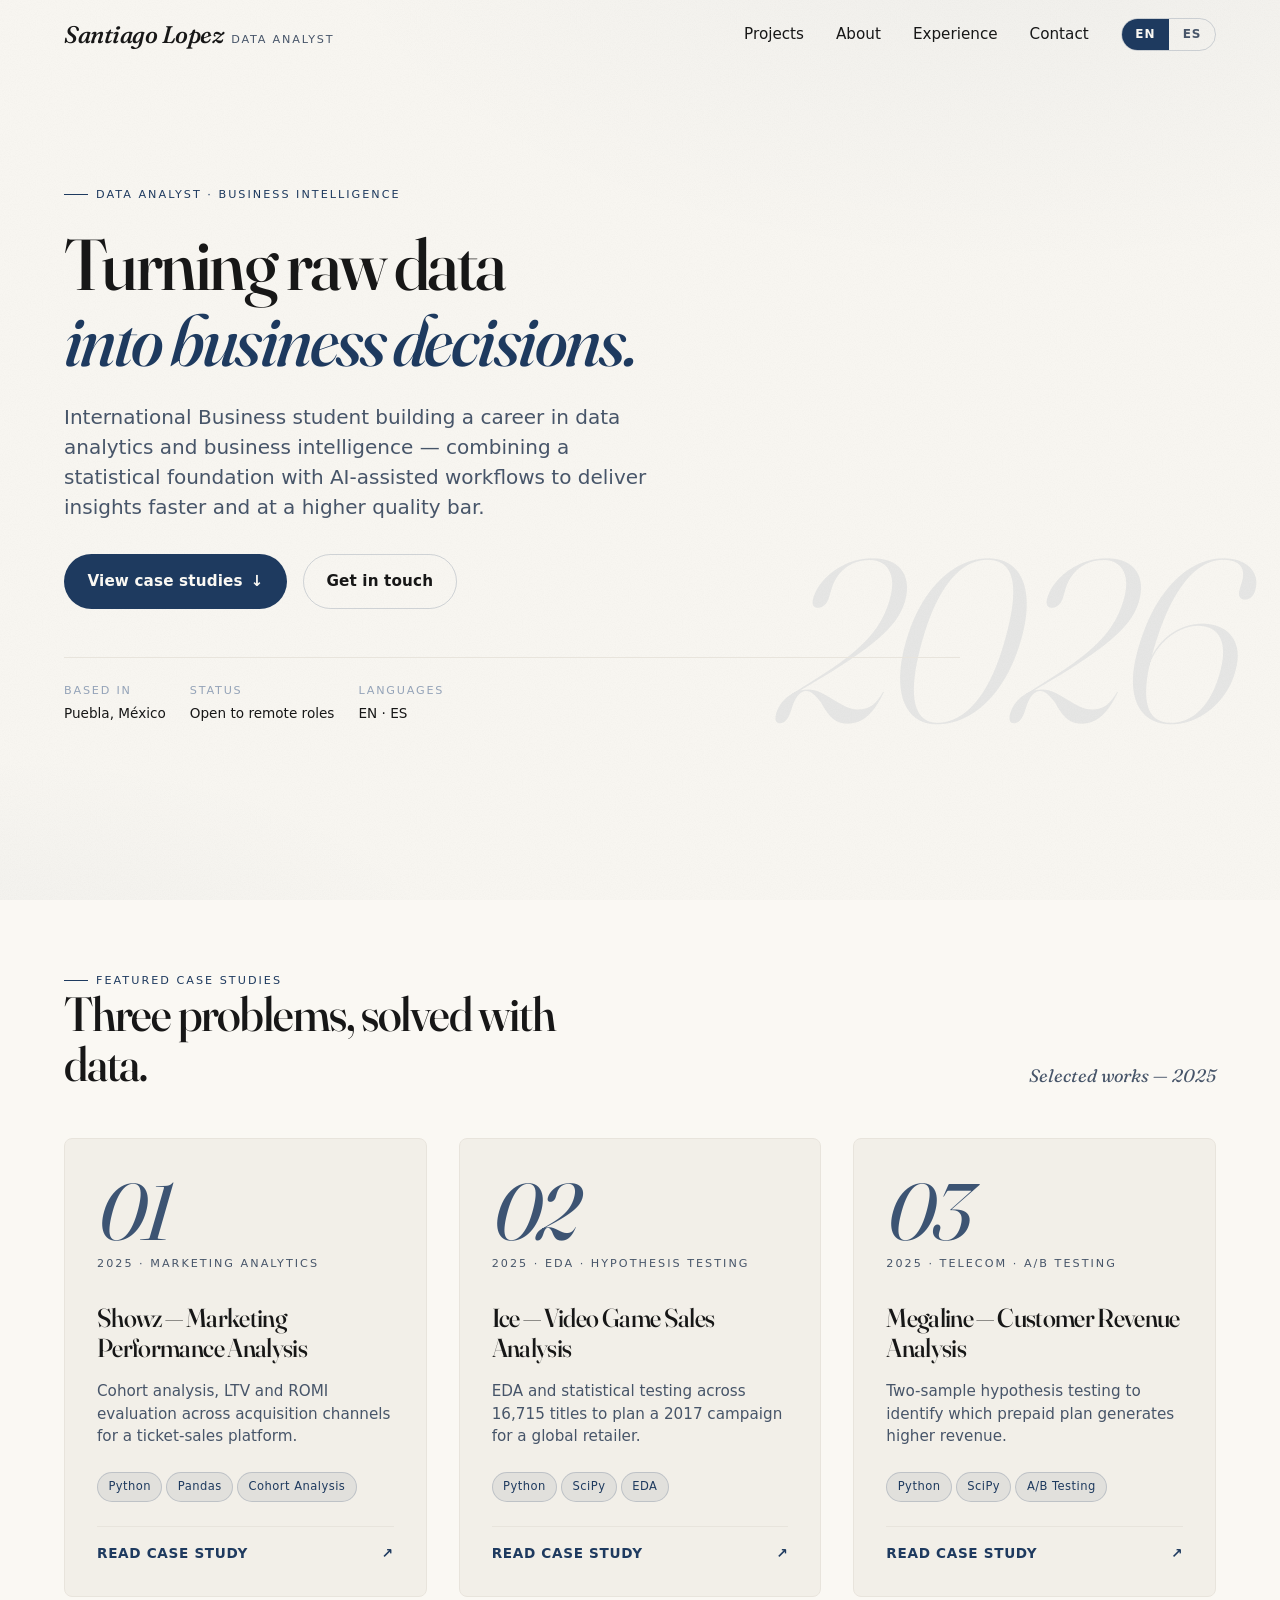
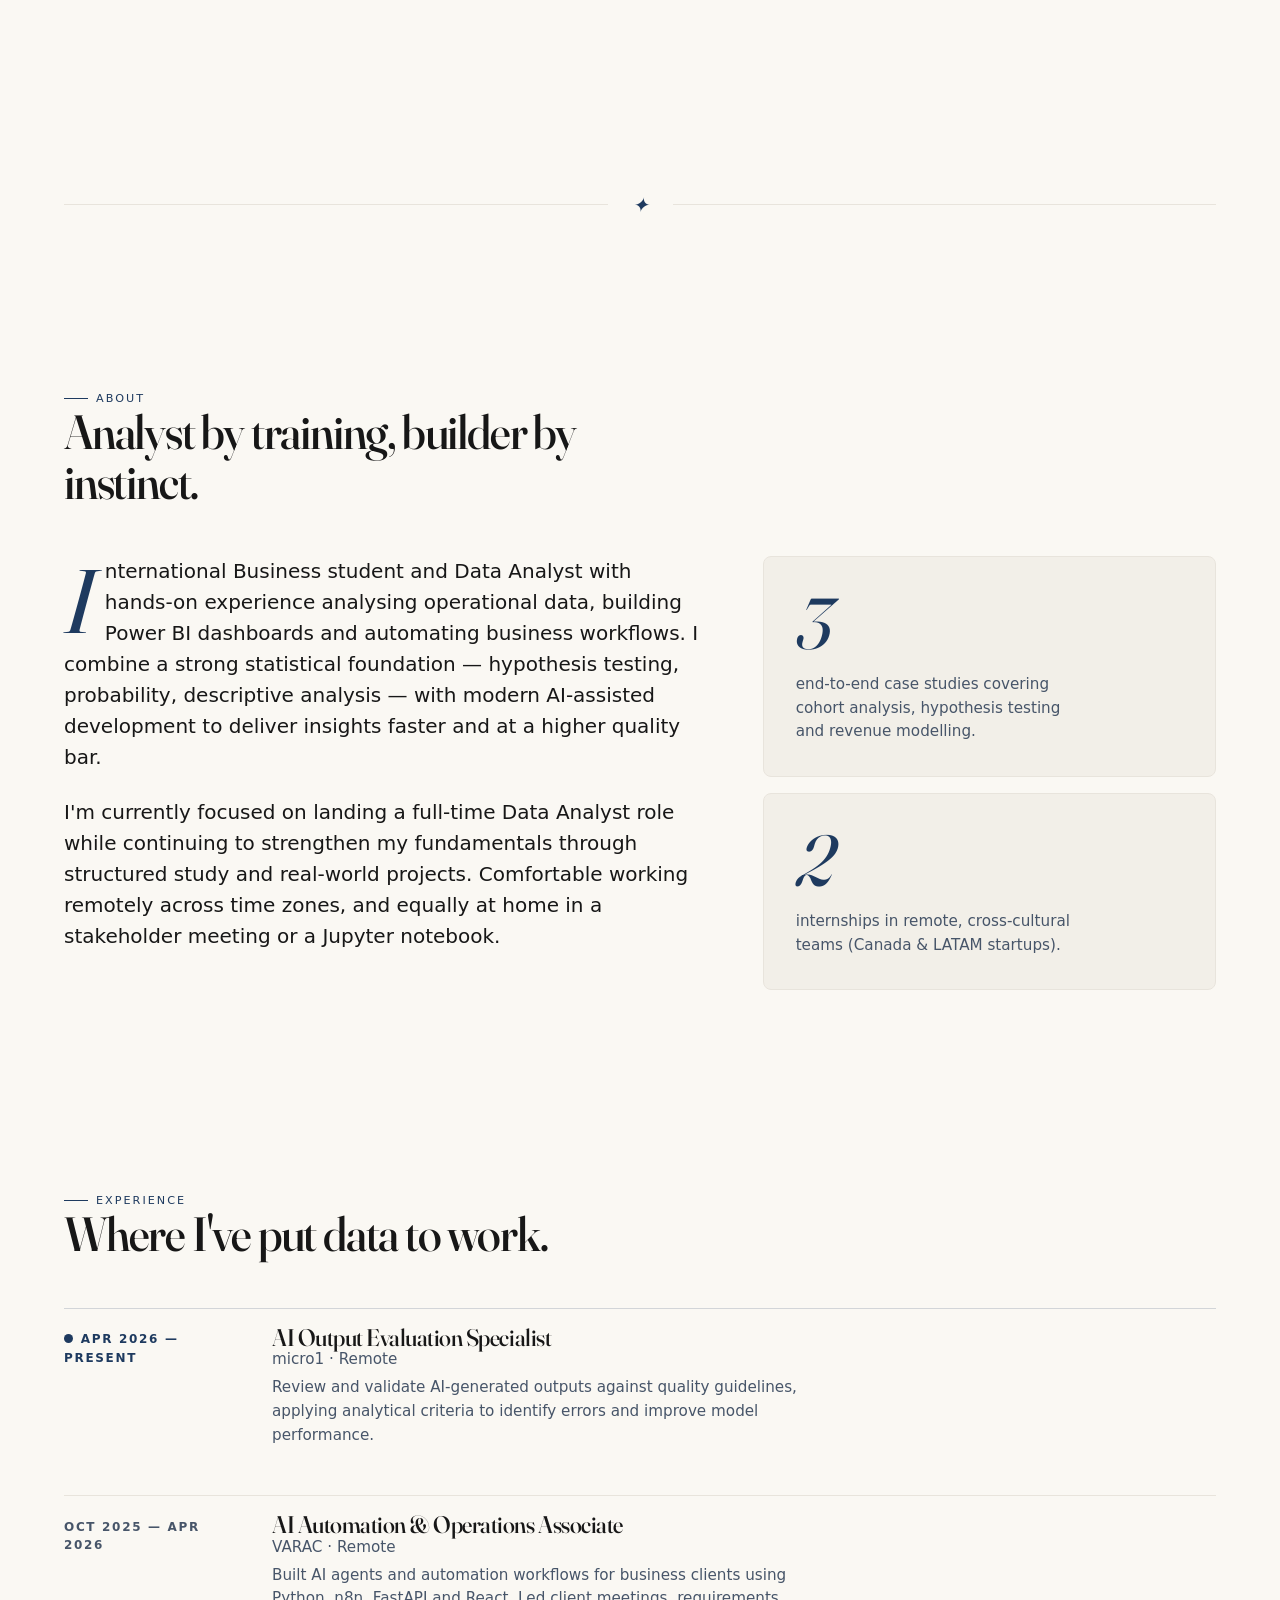
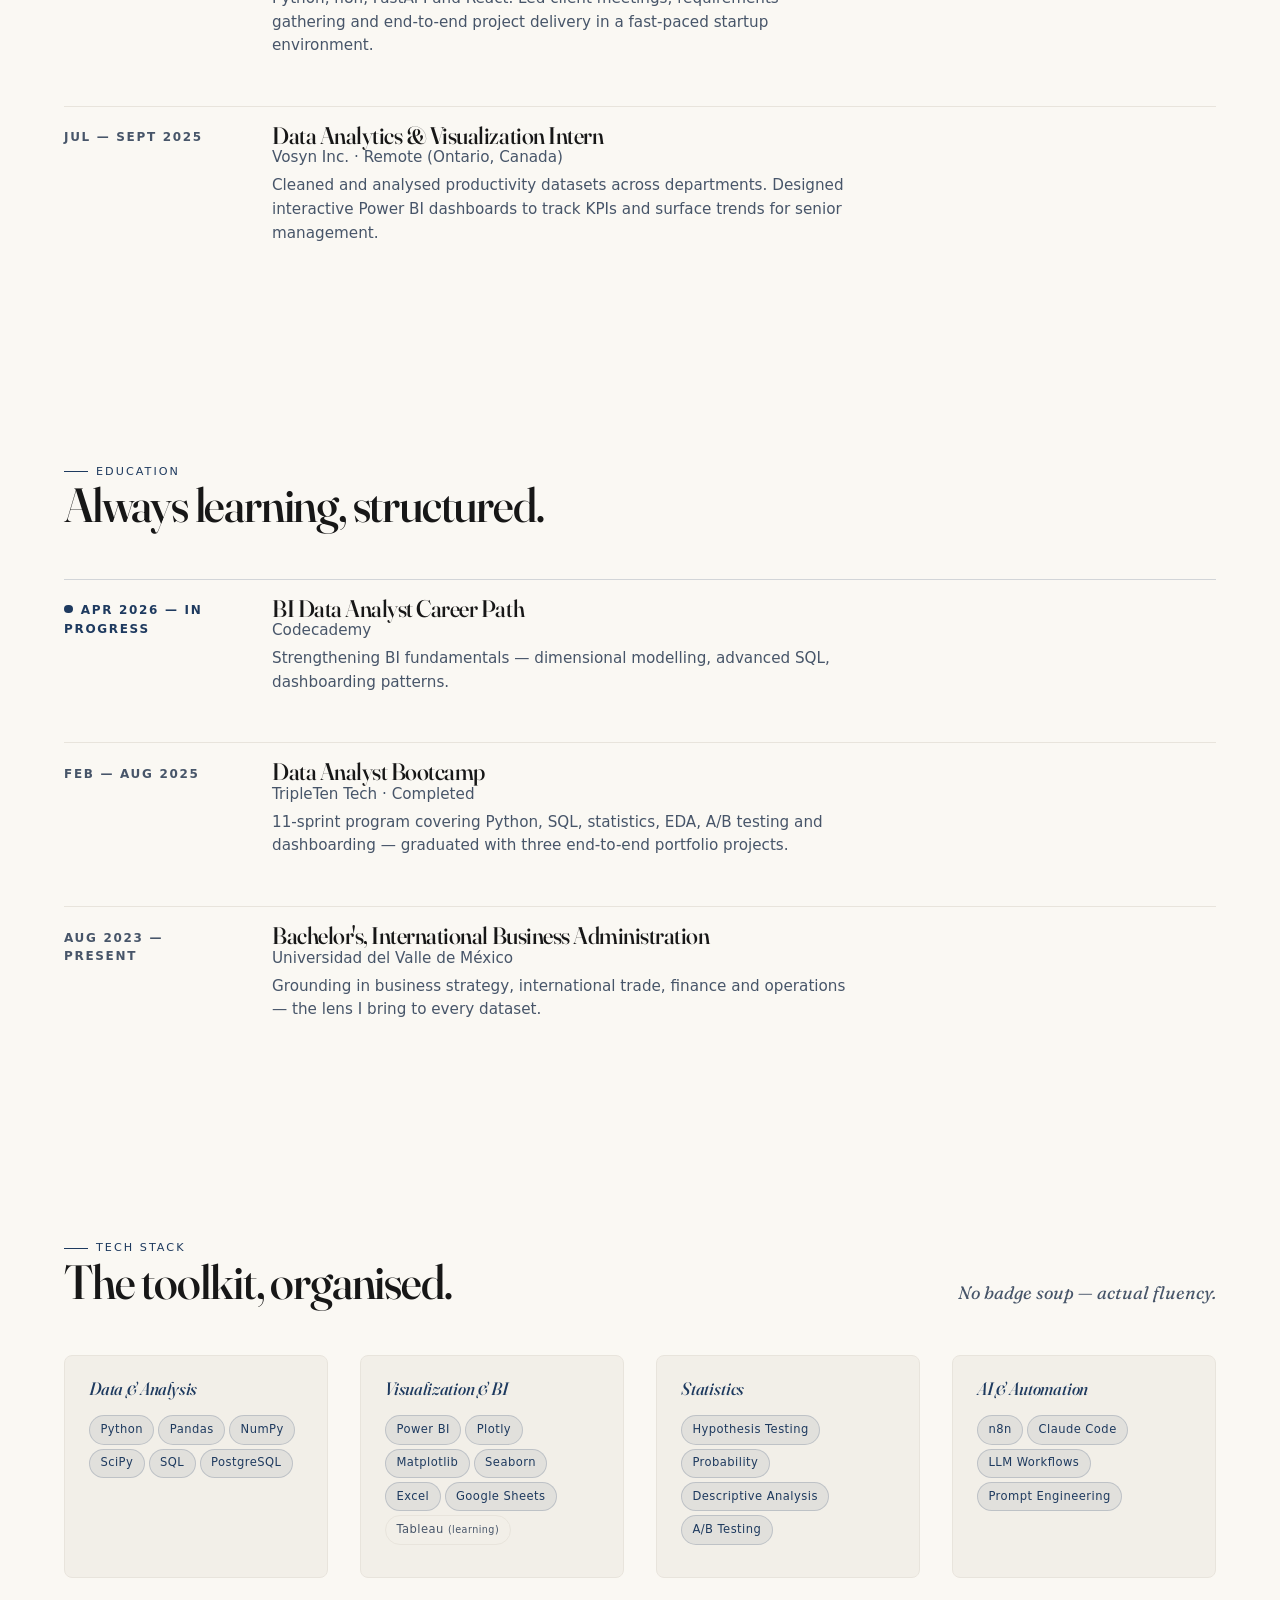
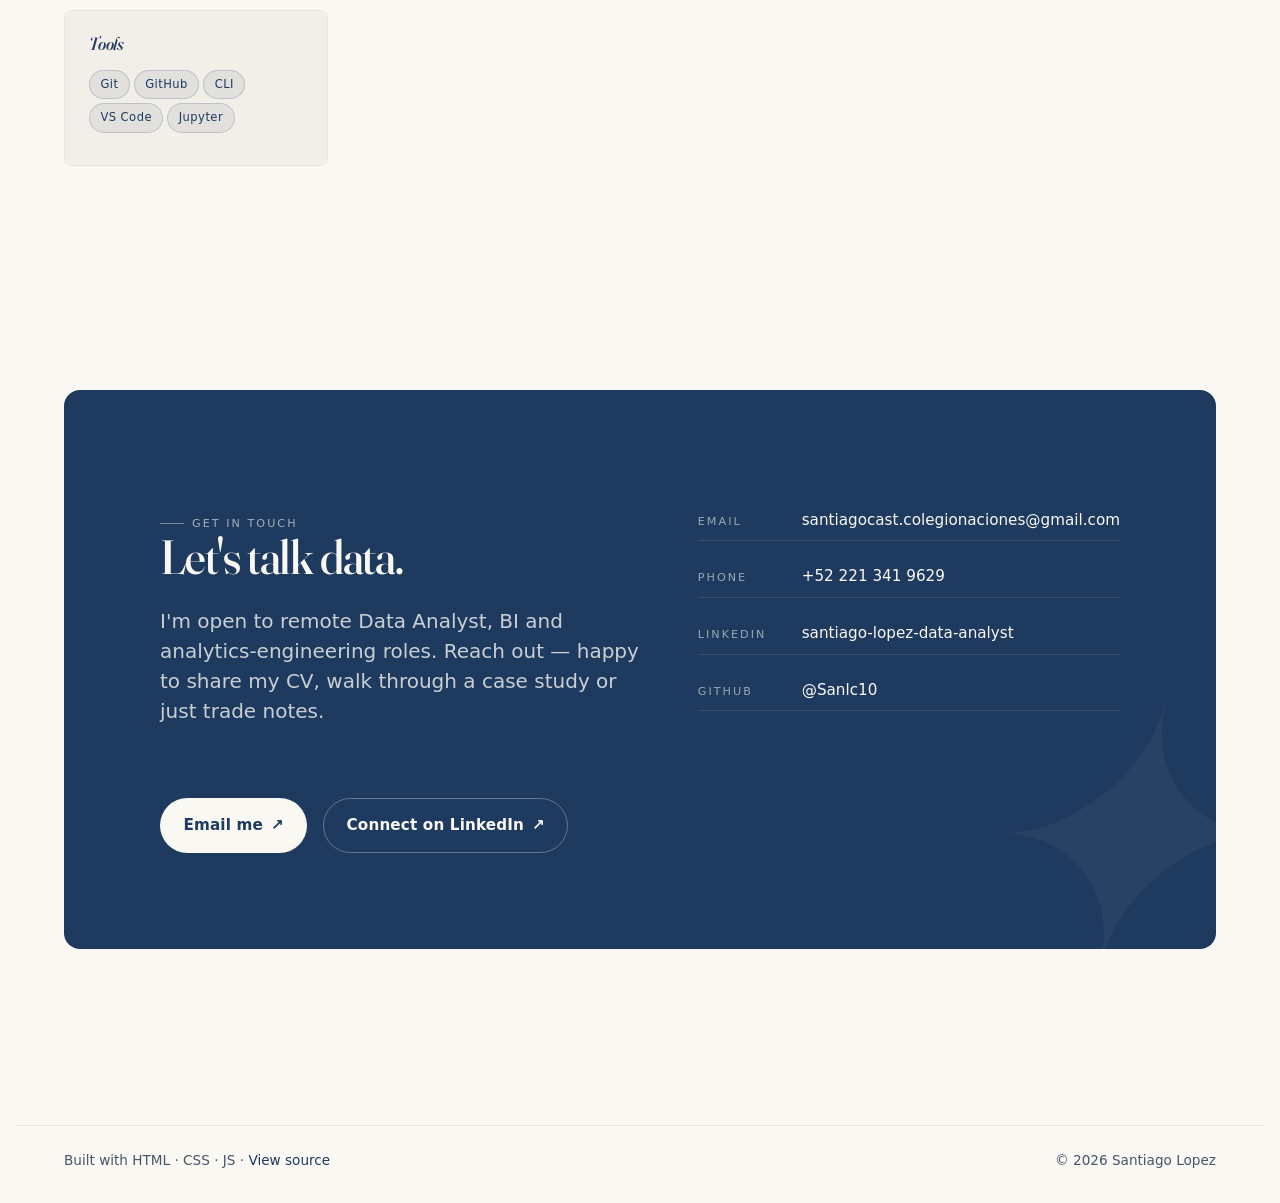
==== index.html @ 4cfc028f "Initial release: bilingual Data Analyst portfolio site Vanilla HTML / CSS / JS static site for Verce" ====
<!doctype html>
<html lang="en">
<head>
  <meta charset="utf-8" />
  <meta name="viewport" content="width=device-width, initial-scale=1, viewport-fit=cover" />
  <meta name="theme-color" content="#FAF8F3" />
  <title>Santiago Lopez — Data Analyst &amp; Business Intelligence</title>
  <meta name="description" content="Data Analyst specialising in business intelligence and AI automation. Case studies in marketing analytics, statistical testing and revenue modelling." />

  <!-- Open Graph -->
  <meta property="og:type" content="website" />
  <meta property="og:title" content="Santiago Lopez — Data Analyst" />
  <meta property="og:description" content="Turning raw data into business decisions. Case studies in marketing analytics, statistical testing and revenue modelling." />
  <meta property="og:image" content="/assets/og-image.png" />
  <meta name="twitter:card" content="summary_large_image" />

  <link rel="icon" type="image/svg+xml" href="/assets/favicon.svg" />
  <link rel="preconnect" href="https://fonts.googleapis.com" />
  <link rel="preconnect" href="https://fonts.gstatic.com" crossorigin />
  <link rel="preconnect" href="https://api.fontshare.com" />
  <link rel="stylesheet" href="/styles.css" />
</head>
<body>

  <a class="skip-link" href="#main" data-i18n="a11y.skip">Skip to main content</a>

  <!-- ====================== NAV ====================== -->
  <header class="nav" id="nav" role="banner">
    <div class="container nav__inner">
      <a class="nav__brand" href="/" aria-label="Santiago Lopez — Home">
        <span>Santiago Lopez</span>
        <small data-i18n="nav.role">Data Analyst</small>
      </a>

      <nav class="nav__menu" aria-label="Primary">
        <a class="nav__link" href="#projects" data-i18n="nav.projects">Projects</a>
        <a class="nav__link" href="#about" data-i18n="nav.about">About</a>
        <a class="nav__link" href="#experience" data-i18n="nav.experience">Experience</a>
        <a class="nav__link" href="#contact" data-i18n="nav.contact">Contact</a>

        <div class="lang-toggle" role="group" aria-label="Language">
          <button type="button" data-lang="en" class="is-active" aria-label="English">EN</button>
          <button type="button" data-lang="es" aria-label="Español">ES</button>
        </div>
      </nav>
    </div>
  </header>

  <main id="main">

    <!-- ====================== HERO ====================== -->
    <section class="hero">
      <div class="hero__numeral" aria-hidden="true">2026</div>
      <div class="container hero__grid">
        <div class="hero__content">
          <span class="eyebrow reveal" data-i18n="hero.eyebrow">Data Analyst · Business Intelligence</span>
          <h1 class="hero__title reveal" data-delay="1">
            <span data-i18n="hero.titleA">Turning raw data</span><br />
            <em data-i18n="hero.titleB">into business decisions.</em>
          </h1>
          <p class="hero__subtitle reveal" data-delay="2" data-i18n="hero.subtitle">
            International Business student building a career in data analytics and business intelligence — combining a statistical foundation with AI-assisted workflows to deliver insights faster and at a higher quality bar.
          </p>
          <div class="hero__ctas reveal" data-delay="3">
            <a class="btn btn--primary" href="#projects">
              <span data-i18n="hero.ctaPrimary">View case studies</span>
              <span class="arrow" aria-hidden="true">↓</span>
            </a>
            <a class="btn btn--ghost" href="#contact" data-i18n="hero.ctaSecondary">Get in touch</a>
          </div>

          <dl class="hero__meta reveal" data-delay="4">
            <div>
              <dt data-i18n="hero.metaLocation">Based in</dt>
              <dd>Puebla, México</dd>
            </div>
            <div>
              <dt data-i18n="hero.metaStatus">Status</dt>
              <dd data-i18n="hero.metaStatusVal">Open to remote roles</dd>
            </div>
            <div>
              <dt data-i18n="hero.metaLang">Languages</dt>
              <dd>EN · ES</dd>
            </div>
          </dl>
        </div>
      </div>
    </section>

    <!-- ====================== FEATURED PROJECTS ====================== -->
    <section class="section" id="projects" aria-labelledby="projects-h">
      <div class="container">

        <div class="section-head reveal">
          <div>
            <span class="eyebrow" data-i18n="projects.eyebrow">Featured Case Studies</span>
            <h2 id="projects-h" data-i18n="projects.title">Three problems, solved with data.</h2>
          </div>
          <div class="section-head__meta" data-i18n="projects.meta">Selected works — 2025</div>
        </div>

        <div class="projects-grid">

          <!-- Project 01: Showz -->
          <a class="project-card reveal" data-delay="1" href="/projects/showz-marketing-performance">
            <div>
              <div class="project-card__numeral">01</div>
              <span class="project-card__year">2025 · Marketing Analytics</span>
            </div>
            <h3 class="project-card__title" data-i18n="projects.p1.title">Showz — Marketing Performance Analysis</h3>
            <p class="project-card__desc" data-i18n="projects.p1.desc">Cohort analysis, LTV and ROMI evaluation across acquisition channels for a ticket-sales platform.</p>
            <div class="project-card__tags">
              <span class="chip">Python</span>
              <span class="chip">Pandas</span>
              <span class="chip">Cohort Analysis</span>
            </div>
            <div class="project-card__cta">
              <span data-i18n="projects.cta">Read case study</span>
              <span class="arrow" aria-hidden="true">↗</span>
            </div>
          </a>

          <!-- Project 02: Video Game Sales -->
          <a class="project-card reveal" data-delay="2" href="/projects/video-game-sales">
            <div>
              <div class="project-card__numeral">02</div>
              <span class="project-card__year">2025 · EDA · Hypothesis Testing</span>
            </div>
            <h3 class="project-card__title" data-i18n="projects.p2.title">Ice — Video Game Sales Analysis</h3>
            <p class="project-card__desc" data-i18n="projects.p2.desc">EDA and statistical testing across 16,715 titles to plan a 2017 campaign for a global retailer.</p>
            <div class="project-card__tags">
              <span class="chip">Python</span>
              <span class="chip">SciPy</span>
              <span class="chip">EDA</span>
            </div>
            <div class="project-card__cta">
              <span data-i18n="projects.cta">Read case study</span>
              <span class="arrow" aria-hidden="true">↗</span>
            </div>
          </a>

          <!-- Project 03: Megaline -->
          <a class="project-card reveal" data-delay="3" href="/projects/megaline-revenue">
            <div>
              <div class="project-card__numeral">03</div>
              <span class="project-card__year">2025 · Telecom · A/B Testing</span>
            </div>
            <h3 class="project-card__title" data-i18n="projects.p3.title">Megaline — Customer Revenue Analysis</h3>
            <p class="project-card__desc" data-i18n="projects.p3.desc">Two-sample hypothesis testing to identify which prepaid plan generates higher revenue.</p>
            <div class="project-card__tags">
              <span class="chip">Python</span>
              <span class="chip">SciPy</span>
              <span class="chip">A/B Testing</span>
            </div>
            <div class="project-card__cta">
              <span data-i18n="projects.cta">Read case study</span>
              <span class="arrow" aria-hidden="true">↗</span>
            </div>
          </a>

        </div>
      </div>
    </section>

    <div class="container">
      <div class="divider-ornament" aria-hidden="true"><span>✦</span></div>
    </div>

    <!-- ====================== ABOUT ====================== -->
    <section class="section-tight" id="about" aria-labelledby="about-h">
      <div class="container">

        <div class="section-head reveal">
          <div>
            <span class="eyebrow" data-i18n="about.eyebrow">About</span>
            <h2 id="about-h" data-i18n="about.title">Analyst by training, builder by instinct.</h2>
          </div>
        </div>

        <div class="about-grid">
          <div class="about-content stack-lg reveal">
            <p class="dropcap" data-i18n="about.p1">International Business student and Data Analyst with hands-on experience analysing operational data, building Power BI dashboards and automating business workflows. I combine a strong statistical foundation — hypothesis testing, probability, descriptive analysis — with modern AI-assisted development to deliver insights faster and at a higher quality bar.</p>
            <p data-i18n="about.p2">I'm currently focused on landing a full-time Data Analyst role while continuing to strengthen my fundamentals through structured study and real-world projects. Comfortable working remotely across time zones, and equally at home in a stakeholder meeting or a Jupyter notebook.</p>
          </div>

          <div class="reveal" data-delay="1">
            <div class="about-stat">
              <div class="about-stat__number">3</div>
              <p class="about-stat__label" data-i18n="about.stat1">end-to-end case studies covering cohort analysis, hypothesis testing and revenue modelling.</p>
            </div>
            <div class="about-stat">
              <div class="about-stat__number">2</div>
              <p class="about-stat__label" data-i18n="about.stat2">internships in remote, cross-cultural teams (Canada &amp; LATAM startups).</p>
            </div>
          </div>
        </div>

      </div>
    </section>

    <!-- ====================== EXPERIENCE ====================== -->
    <section class="section-tight" id="experience" aria-labelledby="exp-h">
      <div class="container">

        <div class="section-head reveal">
          <div>
            <span class="eyebrow" data-i18n="exp.eyebrow">Experience</span>
            <h2 id="exp-h" data-i18n="exp.title">Where I've put data to work.</h2>
          </div>
        </div>

        <div class="timeline reveal">

          <article class="timeline__item">
            <div class="timeline__date is-current">Apr 2026 — <span data-i18n="exp.present">Present</span></div>
            <div>
              <h3 class="timeline__role">
                AI Output Evaluation Specialist
                <small>micro1 · <span data-i18n="exp.remote">Remote</span></small>
              </h3>
              <p class="timeline__desc" data-i18n="exp.micro1">Review and validate AI-generated outputs against quality guidelines, applying analytical criteria to identify errors and improve model performance.</p>
            </div>
          </article>

          <article class="timeline__item">
            <div class="timeline__date">Oct 2025 — Apr 2026</div>
            <div>
              <h3 class="timeline__role">
                AI Automation &amp; Operations Associate
                <small>VARAC · <span data-i18n="exp.remote">Remote</span></small>
              </h3>
              <p class="timeline__desc" data-i18n="exp.varac">Built AI agents and automation workflows for business clients using Python, n8n, FastAPI and React. Led client meetings, requirements gathering and end-to-end project delivery in a fast-paced startup environment.</p>
            </div>
          </article>

          <article class="timeline__item">
            <div class="timeline__date">Jul — Sept 2025</div>
            <div>
              <h3 class="timeline__role">
                Data Analytics &amp; Visualization Intern
                <small>Vosyn Inc. · <span data-i18n="exp.canada">Remote (Ontario, Canada)</span></small>
              </h3>
              <p class="timeline__desc" data-i18n="exp.vosyn">Cleaned and analysed productivity datasets across departments. Designed interactive Power BI dashboards to track KPIs and surface trends for senior management.</p>
            </div>
          </article>

        </div>

      </div>
    </section>

    <!-- ====================== EDUCATION ====================== -->
    <section class="section-tight" aria-labelledby="edu-h">
      <div class="container">

        <div class="section-head reveal">
          <div>
            <span class="eyebrow" data-i18n="edu.eyebrow">Education</span>
            <h2 id="edu-h" data-i18n="edu.title">Always learning, structured.</h2>
          </div>
        </div>

        <div class="timeline reveal">
          <article class="timeline__item">
            <div class="timeline__date is-current">Apr 2026 — <span data-i18n="edu.inProgress">In progress</span></div>
            <div>
              <h3 class="timeline__role">
                BI Data Analyst Career Path
                <small>Codecademy</small>
              </h3>
              <p class="timeline__desc" data-i18n="edu.codecademy">Strengthening BI fundamentals — dimensional modelling, advanced SQL, dashboarding patterns.</p>
            </div>
          </article>

          <article class="timeline__item">
            <div class="timeline__date">Feb — Aug 2025</div>
            <div>
              <h3 class="timeline__role">
                Data Analyst Bootcamp
                <small>TripleTen Tech · <span data-i18n="edu.completed">Completed</span></small>
              </h3>
              <p class="timeline__desc" data-i18n="edu.tripleten">11-sprint program covering Python, SQL, statistics, EDA, A/B testing and dashboarding — graduated with three end-to-end portfolio projects.</p>
            </div>
          </article>

          <article class="timeline__item">
            <div class="timeline__date">Aug 2023 — <span data-i18n="exp.present">Present</span></div>
            <div>
              <h3 class="timeline__role">
                Bachelor's, International Business Administration
                <small>Universidad del Valle de México</small>
              </h3>
              <p class="timeline__desc" data-i18n="edu.uvm">Grounding in business strategy, international trade, finance and operations — the lens I bring to every dataset.</p>
            </div>
          </article>
        </div>

      </div>
    </section>

    <!-- ====================== TECH STACK ====================== -->
    <section class="section-tight" aria-labelledby="stack-h">
      <div class="container">

        <div class="section-head reveal">
          <div>
            <span class="eyebrow" data-i18n="stack.eyebrow">Tech Stack</span>
            <h2 id="stack-h" data-i18n="stack.title">The toolkit, organised.</h2>
          </div>
          <div class="section-head__meta" data-i18n="stack.meta">No badge soup — actual fluency.</div>
        </div>

        <div class="stack-grid reveal">

          <div class="stack-cat">
            <h4 class="stack-cat__title" data-i18n="stack.cat1">Data &amp; Analysis</h4>
            <div class="stack-cat__items">
              <span class="chip">Python</span>
              <span class="chip">Pandas</span>
              <span class="chip">NumPy</span>
              <span class="chip">SciPy</span>
              <span class="chip">SQL</span>
              <span class="chip">PostgreSQL</span>
            </div>
          </div>

          <div class="stack-cat">
            <h4 class="stack-cat__title" data-i18n="stack.cat2">Visualization &amp; BI</h4>
            <div class="stack-cat__items">
              <span class="chip">Power BI</span>
              <span class="chip">Plotly</span>
              <span class="chip">Matplotlib</span>
              <span class="chip">Seaborn</span>
              <span class="chip">Excel</span>
              <span class="chip">Google Sheets</span>
              <span class="chip chip--ghost">Tableau <small data-i18n="stack.learning">(learning)</small></span>
            </div>
          </div>

          <div class="stack-cat">
            <h4 class="stack-cat__title" data-i18n="stack.cat3">Statistics</h4>
            <div class="stack-cat__items">
              <span class="chip" data-i18n="stack.hyp">Hypothesis Testing</span>
              <span class="chip" data-i18n="stack.prob">Probability</span>
              <span class="chip" data-i18n="stack.desc">Descriptive Analysis</span>
              <span class="chip">A/B Testing</span>
            </div>
          </div>

          <div class="stack-cat">
            <h4 class="stack-cat__title" data-i18n="stack.cat4">AI &amp; Automation</h4>
            <div class="stack-cat__items">
              <span class="chip">n8n</span>
              <span class="chip">Claude Code</span>
              <span class="chip">LLM Workflows</span>
              <span class="chip">Prompt Engineering</span>
            </div>
          </div>

          <div class="stack-cat">
            <h4 class="stack-cat__title" data-i18n="stack.cat5">Tools</h4>
            <div class="stack-cat__items">
              <span class="chip">Git</span>
              <span class="chip">GitHub</span>
              <span class="chip">CLI</span>
              <span class="chip">VS Code</span>
              <span class="chip">Jupyter</span>
            </div>
          </div>

        </div>
      </div>
    </section>

    <!-- ====================== CONTACT ====================== -->
    <section class="section" id="contact" aria-labelledby="contact-h">
      <div class="container">

        <div class="contact reveal">

          <div class="contact__intro">
            <span class="eyebrow" data-i18n="contact.eyebrow">Get in touch</span>
            <h2 id="contact-h" data-i18n="contact.title">Let's talk data.</h2>
            <p class="lead" style="color: rgba(250, 248, 243, 0.78); margin-top: var(--s-4); max-width: 32rem;" data-i18n="contact.body">
              I'm open to remote Data Analyst, BI and analytics-engineering roles. Reach out — happy to share my CV, walk through a case study or just trade notes.
            </p>
          </div>

          <dl class="contact__details">
            <div class="contact__row">
              <dt>Email</dt>
              <dd><a href="mailto:santiagocast.colegionaciones@gmail.com">santiagocast.colegionaciones@gmail.com</a></dd>
            </div>
            <div class="contact__row">
              <dt data-i18n="contact.phone">Phone</dt>
              <dd><a href="tel:+522213419629">+52 221 341 9629</a></dd>
            </div>
            <div class="contact__row">
              <dt>LinkedIn</dt>
              <dd><a href="https://www.linkedin.com/in/santiago-lopez-data-analyst/" target="_blank" rel="noopener">santiago-lopez-data-analyst</a></dd>
            </div>
            <div class="contact__row">
              <dt>GitHub</dt>
              <dd><a href="https://github.com/Sanlc10" target="_blank" rel="noopener">@Sanlc10</a></dd>
            </div>
          </dl>

          <div class="contact__ctas">
            <a class="btn btn--on-cobalt" href="mailto:santiagocast.colegionaciones@gmail.com">
              <span data-i18n="contact.ctaPrimary">Email me</span>
              <span class="arrow" aria-hidden="true">↗</span>
            </a>
            <a class="btn btn--ghost-on-cobalt" href="https://www.linkedin.com/in/santiago-lopez-data-analyst/" target="_blank" rel="noopener">
              <span data-i18n="contact.ctaSecondary">Connect on LinkedIn</span>
              <span class="arrow" aria-hidden="true">↗</span>
            </a>
          </div>

        </div>

      </div>
    </section>

  </main>

  <!-- ====================== FOOTER ====================== -->
  <footer class="footer">
    <div class="container footer__inner">
      <div>
        <span data-i18n="footer.built">Built with HTML · CSS · JS</span> ·
        <a class="link" href="https://github.com/Sanlc10" target="_blank" rel="noopener" data-i18n="footer.source">View source</a>
      </div>
      <div>&copy; <span id="year">2026</span> Santiago Lopez</div>
    </div>
  </footer>

  <script src="/lib/i18n.js"></script>
  <script src="/script.js"></script>
</body>
</html>
---- styles.css ----
/* ==========================================================================
   Santiago Lopez — Data Analyst Portfolio
   Editorial visual system: warm ivory + dusty cobalt + Fraunces serif
   ========================================================================== */

/* ---------- Font loading -------------------------------------------------- */

/* Fraunces (Google Fonts, variable) — headings + ornaments */
@import url('https://fonts.googleapis.com/css2?family=Fraunces:ital,opsz,wght@0,9..144,300..900;1,9..144,300..900&family=JetBrains+Mono:wght@400;500&display=swap');

/* Switzer (Fontshare, variable) — body */
@import url('https://api.fontshare.com/v2/css?f[]=switzer@200,300,400,500,600,700,800,900&display=swap');

/* ---------- Design tokens ------------------------------------------------- */

:root {
  /* Palette */
  --ivory:        #FAF8F3;
  --paper:        #F2EFE8;
  --rule:         #E8E4DC;
  --ink:          #171717;
  --slate:        #475569;
  --slate-soft:   #94A3B8;
  --cobalt:       #1E3A5F;
  --cobalt-deep:  #0F2540;
  --cobalt-soft:  rgba(30, 58, 95, 0.08);
  --cobalt-line:  rgba(30, 58, 95, 0.18);
  --warn:         #B45309;

  /* Typography */
  --font-display: 'Fraunces', 'Times New Roman', serif;
  --font-body:    'Switzer', system-ui, -apple-system, sans-serif;
  --font-mono:    'JetBrains Mono', ui-monospace, 'Cascadia Code', monospace;

  /* Type scale (fluid) */
  --fs-eyebrow:   0.7rem;
  --fs-small:     0.85rem;
  --fs-body:      1.0625rem;       /* 17px */
  --fs-lead:      1.25rem;
  --fs-h4:        1.375rem;
  --fs-h3:        clamp(1.5rem, 2.4vw, 1.875rem);
  --fs-h2:        clamp(2rem, 4vw, 3rem);
  --fs-h1:        clamp(2.5rem, 6vw, 4.5rem);
  --fs-display:   clamp(4rem, 12vw, 9rem);
  --fs-numeral:   clamp(6rem, 18vw, 16rem);

  /* Spacing (8pt) */
  --s-1: 0.25rem;
  --s-2: 0.5rem;
  --s-3: 1rem;
  --s-4: 1.5rem;
  --s-5: 2rem;
  --s-6: 3rem;
  --s-7: 4rem;
  --s-8: 6rem;
  --s-9: 8rem;
  --s-10: 12rem;

  /* Layout */
  --container-max: 78rem;          /* 1248px */
  --container-pad: clamp(1.25rem, 4vw, 3rem);
  --measure: 36rem;                /* reading width */

  /* Motion */
  --ease-out:   cubic-bezier(0.22, 1, 0.36, 1);
  --ease-in-out: cubic-bezier(0.65, 0, 0.35, 1);
  --dur-fast:   180ms;
  --dur-base:   320ms;
  --dur-slow:   600ms;

  /* Radii / shadows */
  --r-sm: 4px;
  --r-md: 8px;
  --r-lg: 16px;
  --shadow-sm: 0 1px 2px rgba(23, 23, 23, 0.04);
  --shadow-md: 0 8px 24px -8px rgba(15, 37, 64, 0.12);
  --shadow-lg: 0 24px 64px -16px rgba(15, 37, 64, 0.18);
}

/* ---------- Reset / base -------------------------------------------------- */

*, *::before, *::after { box-sizing: border-box; }

html {
  scroll-behavior: smooth;
  -webkit-text-size-adjust: 100%;
  font-feature-settings: 'kern', 'liga', 'calt';
}

body {
  margin: 0;
  min-height: 100vh;
  font-family: var(--font-body);
  font-size: var(--fs-body);
  line-height: 1.55;
  color: var(--ink);
  background: var(--ivory);
  background-image:
    radial-gradient(1200px 600px at 80% -10%, rgba(30, 58, 95, 0.04), transparent 60%),
    radial-gradient(800px 400px at 0% 110%, rgba(30, 58, 95, 0.03), transparent 60%);
  background-attachment: fixed;
  font-weight: 400;
  -webkit-font-smoothing: antialiased;
  -moz-osx-font-smoothing: grayscale;
  overflow-x: hidden;
}

/* Subtle paper grain overlay */
body::before {
  content: '';
  position: fixed;
  inset: 0;
  background-image: url("data:image/svg+xml,%3Csvg xmlns='http://www.w3.org/2000/svg' width='160' height='160'%3E%3Cfilter id='n'%3E%3CfeTurbulence type='fractalNoise' baseFrequency='0.85' numOctaves='2' seed='5'/%3E%3CfeColorMatrix values='0 0 0 0 0 0 0 0 0 0 0 0 0 0 0 0 0 0 0.04 0'/%3E%3C/filter%3E%3Crect width='100%25' height='100%25' filter='url(%23n)'/%3E%3C/svg%3E");
  pointer-events: none;
  z-index: 1;
  mix-blend-mode: multiply;
  opacity: 0.6;
}

/* Above the grain */
body > * { position: relative; z-index: 2; }

img, svg, video {
  max-width: 100%;
  display: block;
  height: auto;
}

a {
  color: var(--cobalt);
  text-decoration: none;
  transition: color var(--dur-fast) var(--ease-out);
}
a:hover { color: var(--cobalt-deep); }

/* Animated text underline (inline links) */
.link {
  display: inline;
  background-image: linear-gradient(currentColor, currentColor);
  background-size: 0% 1px;
  background-repeat: no-repeat;
  background-position: 0 100%;
  transition: background-size var(--dur-base) var(--ease-out);
  padding-bottom: 2px;
}
.link:hover { background-size: 100% 1px; }

::selection {
  background: var(--cobalt);
  color: var(--ivory);
}

/* Focus ring */
:focus-visible {
  outline: 2px solid var(--cobalt);
  outline-offset: 3px;
  border-radius: var(--r-sm);
}

/* ---------- Typography ---------------------------------------------------- */

h1, h2, h3, h4 {
  font-family: var(--font-display);
  font-weight: 400;
  line-height: 1.05;
  letter-spacing: -0.02em;
  color: var(--ink);
  margin: 0;
  font-variation-settings: 'opsz' 144;
}

h1 { font-size: var(--fs-h1); font-weight: 500; }
h2 { font-size: var(--fs-h2); font-weight: 500; letter-spacing: -0.025em; }
h3 { font-size: var(--fs-h3); font-weight: 500; }
h4 { font-size: var(--fs-h4); font-weight: 500; letter-spacing: -0.01em; }

p { margin: 0; max-width: var(--measure); }
p + p { margin-top: var(--s-3); }

.lead {
  font-size: var(--fs-lead);
  line-height: 1.5;
  color: var(--slate);
  max-width: var(--measure);
}

.eyebrow {
  display: inline-flex;
  align-items: center;
  gap: var(--s-2);
  font-family: var(--font-body);
  font-size: var(--fs-eyebrow);
  font-weight: 500;
  letter-spacing: 0.18em;
  text-transform: uppercase;
  color: var(--cobalt);
}

.eyebrow::before {
  content: '';
  display: inline-block;
  width: 1.5rem;
  height: 1px;
  background: var(--cobalt);
}

.small { font-size: var(--fs-small); color: var(--slate); }

em, .italic { font-style: italic; font-variation-settings: 'opsz' 144; }

mark {
  background: var(--cobalt-soft);
  color: var(--cobalt);
  padding: 0.05em 0.25em;
  border-radius: 2px;
}

/* Drop cap for editorial paragraphs */
.dropcap::first-letter {
  font-family: var(--font-display);
  font-style: italic;
  font-size: 4.5em;
  line-height: 0.85;
  float: left;
  padding-right: 0.12em;
  padding-top: 0.08em;
  color: var(--cobalt);
  font-weight: 400;
  font-variation-settings: 'opsz' 144;
}

/* ---------- Layout primitives -------------------------------------------- */

.container {
  width: 100%;
  max-width: var(--container-max);
  margin-inline: auto;
  padding-inline: var(--container-pad);
}

.section {
  padding-block: clamp(var(--s-7), 10vw, var(--s-9));
}

.section-tight {
  padding-block: clamp(var(--s-6), 8vw, var(--s-8));
}

.stack > * + * { margin-top: var(--s-3); }
.stack-lg > * + * { margin-top: var(--s-5); }
.stack-xl > * + * { margin-top: var(--s-7); }

.cluster {
  display: flex;
  flex-wrap: wrap;
  gap: var(--s-3);
  align-items: center;
}

.divider {
  border: 0;
  height: 1px;
  background: var(--rule);
  margin: 0;
}

.divider-ornament {
  display: flex;
  align-items: center;
  gap: var(--s-4);
  margin-block: var(--s-7);
}
.divider-ornament::before,
.divider-ornament::after {
  content: '';
  flex: 1;
  height: 1px;
  background: var(--rule);
}
.divider-ornament span {
  font-family: var(--font-display);
  font-style: italic;
  color: var(--cobalt);
  font-size: 1.25rem;
}

/* ---------- Navigation --------------------------------------------------- */

.nav {
  position: fixed;
  top: 0;
  left: 0;
  right: 0;
  z-index: 50;
  padding-block: var(--s-3);
  transition: backdrop-filter var(--dur-base) var(--ease-out),
              background-color var(--dur-base) var(--ease-out),
              padding-block var(--dur-base) var(--ease-out),
              border-color var(--dur-base) var(--ease-out);
  border-bottom: 1px solid transparent;
}

.nav.is-scrolled {
  background: rgba(250, 248, 243, 0.78);
  backdrop-filter: saturate(180%) blur(14px);
  -webkit-backdrop-filter: saturate(180%) blur(14px);
  border-bottom-color: var(--rule);
  padding-block: var(--s-2);
}

.nav__inner {
  display: flex;
  align-items: center;
  justify-content: space-between;
  gap: var(--s-5);
}

.nav__brand {
  display: inline-flex;
  align-items: baseline;
  gap: var(--s-2);
  font-family: var(--font-display);
  font-style: italic;
  font-size: 1.5rem;
  color: var(--ink);
  letter-spacing: -0.02em;
  font-weight: 500;
}
.nav__brand small {
  font-family: var(--font-body);
  font-style: normal;
  font-size: 0.7rem;
  letter-spacing: 0.16em;
  text-transform: uppercase;
  color: var(--slate);
  font-weight: 500;
}

.nav__menu {
  display: flex;
  gap: var(--s-5);
  align-items: center;
}

.nav__link {
  font-size: 0.95rem;
  color: var(--ink);
  font-weight: 500;
  position: relative;
}
.nav__link::after {
  content: '';
  position: absolute;
  left: 0;
  right: 0;
  bottom: -4px;
  height: 1px;
  background: var(--cobalt);
  transform: scaleX(0);
  transform-origin: left;
  transition: transform var(--dur-base) var(--ease-out);
}
.nav__link:hover::after { transform: scaleX(1); }

.lang-toggle {
  display: inline-flex;
  border: 1px solid var(--cobalt-line);
  border-radius: 999px;
  overflow: hidden;
  font-family: var(--font-body);
  font-size: 0.75rem;
  font-weight: 600;
  letter-spacing: 0.08em;
  background: transparent;
}
.lang-toggle button {
  background: transparent;
  border: 0;
  padding: 0.4rem 0.85rem;
  cursor: pointer;
  font: inherit;
  color: var(--slate);
  letter-spacing: inherit;
  transition: color var(--dur-fast), background-color var(--dur-fast);
}
.lang-toggle button.is-active {
  background: var(--cobalt);
  color: var(--ivory);
}
.lang-toggle button:not(.is-active):hover { color: var(--cobalt); }

.nav__menu-toggle {
  display: none;
  background: transparent;
  border: 1px solid var(--cobalt-line);
  width: 2.5rem;
  height: 2.5rem;
  border-radius: 999px;
  align-items: center;
  justify-content: center;
  cursor: pointer;
}

/* ---------- Hero --------------------------------------------------------- */

.hero {
  position: relative;
  padding-top: clamp(7rem, 14vw, 11rem);
  padding-bottom: clamp(3rem, 8vw, 6rem);
  overflow: hidden;
}

.hero__grid {
  display: grid;
  grid-template-columns: minmax(0, 1fr) auto;
  gap: var(--s-6);
  align-items: end;
}

.hero__numeral {
  font-family: var(--font-display);
  font-style: italic;
  font-size: var(--fs-numeral);
  line-height: 0.85;
  color: var(--cobalt);
  opacity: 0.08;
  letter-spacing: -0.04em;
  font-weight: 300;
  user-select: none;
  pointer-events: none;
  white-space: nowrap;
  position: absolute;
  right: var(--container-pad);
  bottom: clamp(2rem, 8vw, 6rem);
  z-index: 0;
  font-variation-settings: 'opsz' 144;
}

.hero__content {
  position: relative;
  z-index: 1;
  max-width: 56rem;
}

.hero__title {
  font-size: var(--fs-h1);
  margin-top: var(--s-4);
  letter-spacing: -0.035em;
  font-weight: 500;
}
.hero__title em {
  color: var(--cobalt);
  font-variation-settings: 'opsz' 144;
}

.hero__subtitle {
  font-size: var(--fs-lead);
  color: var(--slate);
  max-width: 38rem;
  margin-top: var(--s-4);
  line-height: 1.5;
}

.hero__ctas {
  display: flex;
  gap: var(--s-3);
  flex-wrap: wrap;
  margin-top: var(--s-5);
}

.hero__meta {
  display: flex;
  gap: var(--s-4);
  flex-wrap: wrap;
  margin-top: var(--s-6);
  padding-top: var(--s-4);
  border-top: 1px solid var(--rule);
  font-size: var(--fs-small);
  color: var(--slate);
}
.hero__meta dt {
  font-family: var(--font-body);
  font-size: 0.7rem;
  text-transform: uppercase;
  letter-spacing: 0.16em;
  color: var(--slate-soft);
  margin-bottom: 0.25rem;
}
.hero__meta dd {
  margin: 0;
  font-weight: 500;
  color: var(--ink);
}

/* ---------- Buttons ------------------------------------------------------ */

.btn {
  display: inline-flex;
  align-items: center;
  gap: var(--s-2);
  padding: 0.9rem 1.4rem;
  font-family: var(--font-body);
  font-size: 0.95rem;
  font-weight: 600;
  letter-spacing: 0.01em;
  border-radius: 999px;
  border: 1px solid transparent;
  cursor: pointer;
  transition: transform var(--dur-fast) var(--ease-out),
              background-color var(--dur-fast),
              color var(--dur-fast),
              border-color var(--dur-fast);
  text-decoration: none;
  background: transparent;
}

.btn--primary {
  background: var(--cobalt);
  color: var(--ivory);
}
.btn--primary:hover {
  background: var(--cobalt-deep);
  color: var(--ivory);
  transform: translateY(-1px);
}

.btn--ghost {
  color: var(--ink);
  border-color: var(--cobalt-line);
}
.btn--ghost:hover {
  border-color: var(--cobalt);
  color: var(--cobalt);
  transform: translateY(-1px);
}

.btn--link {
  padding: 0;
  background: transparent;
  border-radius: 0;
  color: var(--cobalt);
  font-weight: 500;
}
.btn--link::after {
  content: '→';
  transition: transform var(--dur-base) var(--ease-out);
}
.btn--link:hover::after { transform: translateX(4px); }

.btn .arrow {
  display: inline-block;
  transition: transform var(--dur-base) var(--ease-out);
}
.btn:hover .arrow { transform: translate(3px, -3px); }

/* ---------- Section heading ---------------------------------------------- */

.section-head {
  display: grid;
  grid-template-columns: minmax(0, 1fr) auto;
  align-items: end;
  gap: var(--s-4);
  margin-bottom: var(--s-6);
}

.section-head h2 {
  max-width: 32rem;
}

.section-head__meta {
  font-family: var(--font-display);
  font-style: italic;
  font-size: 1.125rem;
  color: var(--slate);
  text-align: right;
}

/* ---------- Project cards ------------------------------------------------ */

.projects-grid {
  display: grid;
  grid-template-columns: repeat(3, 1fr);
  gap: var(--s-5);
}

.project-card {
  position: relative;
  display: flex;
  flex-direction: column;
  padding: var(--s-5);
  background: var(--paper);
  border: 1px solid var(--rule);
  border-radius: var(--r-md);
  text-decoration: none;
  color: var(--ink);
  transition: transform var(--dur-base) var(--ease-out),
              border-color var(--dur-base) var(--ease-out),
              box-shadow var(--dur-base) var(--ease-out);
  overflow: hidden;
  isolation: isolate;
}

.project-card:hover {
  transform: translateY(-4px);
  border-color: var(--cobalt);
  box-shadow: var(--shadow-md);
  color: var(--ink);
}

.project-card__numeral {
  font-family: var(--font-display);
  font-style: italic;
  font-weight: 400;
  font-size: 5rem;
  line-height: 1;
  color: var(--cobalt);
  opacity: 0.85;
  letter-spacing: -0.04em;
  font-variation-settings: 'opsz' 144;
}

.project-card__year {
  display: block;
  font-family: var(--font-body);
  font-style: normal;
  font-size: 0.7rem;
  font-weight: 500;
  letter-spacing: 0.18em;
  text-transform: uppercase;
  color: var(--slate);
  margin-top: var(--s-1);
}

.project-card__title {
  font-size: 1.625rem;
  line-height: 1.15;
  letter-spacing: -0.025em;
  margin-top: var(--s-5);
  font-weight: 500;
  transition: transform var(--dur-base) var(--ease-out);
}
.project-card:hover .project-card__title {
  transform: translateX(4px);
}

.project-card__desc {
  color: var(--slate);
  margin-top: var(--s-3);
  font-size: 0.95rem;
  line-height: 1.5;
  flex: 1;
}

.project-card__tags {
  display: flex;
  flex-wrap: wrap;
  gap: var(--s-1);
  margin-top: var(--s-4);
}

.project-card__cta {
  display: flex;
  align-items: center;
  justify-content: space-between;
  margin-top: var(--s-4);
  padding-top: var(--s-3);
  border-top: 1px solid var(--rule);
  font-family: var(--font-body);
  font-size: 0.85rem;
  font-weight: 600;
  color: var(--cobalt);
  letter-spacing: 0.05em;
  text-transform: uppercase;
}
.project-card__cta .arrow {
  transition: transform var(--dur-base) var(--ease-out);
}
.project-card:hover .project-card__cta .arrow { transform: translate(4px, -2px); }

/* Chip / tag */
.chip {
  display: inline-block;
  font-family: var(--font-body);
  font-size: 0.72rem;
  font-weight: 500;
  letter-spacing: 0.04em;
  padding: 0.3rem 0.65rem;
  color: var(--cobalt);
  background: var(--cobalt-soft);
  border-radius: 999px;
  border: 1px solid var(--cobalt-line);
}
.chip--ghost {
  background: transparent;
  color: var(--slate);
  border-color: var(--rule);
}

/* ---------- About section ----------------------------------------------- */

.about-grid {
  display: grid;
  grid-template-columns: 1.4fr 1fr;
  gap: var(--s-7);
  align-items: start;
}

.about-content p {
  font-size: var(--fs-lead);
  line-height: 1.55;
  color: var(--ink);
  max-width: none;
}
.about-content p + p {
  margin-top: var(--s-4);
}

.about-stat {
  background: var(--paper);
  border-radius: var(--r-md);
  padding: var(--s-5);
  border: 1px solid var(--rule);
}
.about-stat__number {
  font-family: var(--font-display);
  font-style: italic;
  font-size: 4.5rem;
  line-height: 0.95;
  color: var(--cobalt);
  letter-spacing: -0.03em;
  font-variation-settings: 'opsz' 144;
}
.about-stat__label {
  margin-top: var(--s-3);
  font-size: 0.95rem;
  color: var(--slate);
  max-width: 18rem;
}
.about-stat + .about-stat { margin-top: var(--s-3); }

/* ---------- Timeline (experience / education) -------------------------- */

.timeline {
  display: grid;
  gap: var(--s-5);
}

.timeline__item {
  display: grid;
  grid-template-columns: 11rem 1fr;
  gap: var(--s-5);
  align-items: start;
  padding-block: var(--s-3);
  border-top: 1px solid var(--rule);
  position: relative;
}
.timeline__item:first-child { border-top-color: var(--cobalt-line); }

.timeline__date {
  font-family: var(--font-body);
  font-size: 0.75rem;
  font-weight: 600;
  text-transform: uppercase;
  letter-spacing: 0.14em;
  color: var(--slate);
  padding-top: 0.35rem;
}
.timeline__date.is-current {
  color: var(--cobalt);
}
.timeline__date.is-current::before {
  content: '';
  display: inline-block;
  width: 0.55rem;
  height: 0.55rem;
  background: var(--cobalt);
  border-radius: 999px;
  margin-right: 0.5rem;
  vertical-align: 0.05rem;
  animation: pulse 2.2s ease-in-out infinite;
}
@keyframes pulse {
  0%, 100% { box-shadow: 0 0 0 0 rgba(30, 58, 95, 0.4); }
  50%      { box-shadow: 0 0 0 6px rgba(30, 58, 95, 0); }
}

.timeline__role {
  font-family: var(--font-display);
  font-size: 1.5rem;
  font-weight: 500;
  letter-spacing: -0.02em;
  margin: 0;
}
.timeline__role small {
  font-family: var(--font-body);
  font-size: 0.95rem;
  font-weight: 400;
  color: var(--slate);
  letter-spacing: 0;
  display: block;
  margin-top: 0.15rem;
}

.timeline__desc {
  margin-top: var(--s-2);
  color: var(--slate);
  max-width: 36rem;
  font-size: 0.95rem;
  line-height: 1.55;
}

/* ---------- Tech stack -------------------------------------------------- */

.stack-grid {
  display: grid;
  grid-template-columns: repeat(auto-fit, minmax(15rem, 1fr));
  gap: var(--s-5);
}

.stack-cat {
  padding: var(--s-4) var(--s-4) var(--s-5);
  border: 1px solid var(--rule);
  border-radius: var(--r-md);
  background: var(--paper);
}
.stack-cat__title {
  font-family: var(--font-display);
  font-size: 1.125rem;
  font-style: italic;
  color: var(--cobalt);
  font-weight: 500;
  margin-bottom: var(--s-3);
}
.stack-cat__items {
  display: flex;
  flex-wrap: wrap;
  gap: var(--s-1);
}

/* ---------- Contact ----------------------------------------------------- */

.contact {
  background: var(--cobalt);
  color: var(--ivory);
  border-radius: var(--r-lg);
  padding: clamp(var(--s-6), 8vw, var(--s-8));
  display: grid;
  grid-template-columns: 1.4fr 1fr;
  gap: var(--s-6);
  align-items: end;
  position: relative;
  overflow: hidden;
}
.contact::before {
  content: '✦';
  position: absolute;
  font-family: var(--font-display);
  font-style: italic;
  font-size: 22rem;
  right: -2rem;
  bottom: -10rem;
  color: rgba(255, 255, 255, 0.04);
  pointer-events: none;
  font-weight: 300;
}

.contact h2 {
  color: var(--ivory);
  max-width: 22rem;
  font-size: clamp(2rem, 4vw, 3rem);
}

.contact .eyebrow {
  color: rgba(255, 255, 255, 0.6);
}
.contact .eyebrow::before { background: rgba(255, 255, 255, 0.4); }

.contact__details {
  display: grid;
  gap: var(--s-3);
  font-family: var(--font-body);
  font-size: 0.95rem;
}

.contact__row {
  display: grid;
  grid-template-columns: 5.5rem 1fr;
  align-items: baseline;
  gap: var(--s-3);
  padding-block: var(--s-2);
  border-bottom: 1px solid rgba(255, 255, 255, 0.1);
}
.contact__row dt {
  font-size: 0.7rem;
  letter-spacing: 0.18em;
  text-transform: uppercase;
  color: rgba(255, 255, 255, 0.55);
  margin: 0;
}
.contact__row dd {
  margin: 0;
  color: var(--ivory);
}
.contact__row a {
  color: var(--ivory);
  background-image: linear-gradient(rgba(255, 255, 255, 0.6), rgba(255, 255, 255, 0.6));
  background-size: 0% 1px;
  background-repeat: no-repeat;
  background-position: 0 100%;
  transition: background-size var(--dur-base) var(--ease-out);
  padding-bottom: 1px;
}
.contact__row a:hover {
  background-size: 100% 1px;
  color: var(--ivory);
}

.contact__ctas {
  grid-column: 1 / -1;
  display: flex;
  flex-wrap: wrap;
  gap: var(--s-3);
  margin-top: var(--s-4);
}

.btn--on-cobalt {
  background: var(--ivory);
  color: var(--cobalt);
}
.btn--on-cobalt:hover {
  background: var(--ivory);
  color: var(--cobalt-deep);
}
.btn--ghost-on-cobalt {
  border-color: rgba(255, 255, 255, 0.3);
  color: var(--ivory);
}
.btn--ghost-on-cobalt:hover {
  border-color: var(--ivory);
  color: var(--ivory);
  background: rgba(255, 255, 255, 0.06);
}

/* ---------- Footer ------------------------------------------------------ */

.footer {
  padding-block: var(--s-6) var(--s-5);
  font-size: 0.85rem;
  color: var(--slate);
}

.footer__inner {
  display: flex;
  justify-content: space-between;
  align-items: center;
  flex-wrap: wrap;
  gap: var(--s-3);
  border-top: 1px solid var(--rule);
  padding-top: var(--s-4);
}

/* ==========================================================================
   CASE STUDY SPECIFIC
   ========================================================================== */

.crumb {
  position: sticky;
  top: 0;
  z-index: 30;
  padding-block: var(--s-2);
  background: rgba(250, 248, 243, 0.85);
  backdrop-filter: blur(12px) saturate(180%);
  -webkit-backdrop-filter: blur(12px) saturate(180%);
  border-bottom: 1px solid var(--rule);
  font-size: 0.78rem;
  letter-spacing: 0.06em;
  font-weight: 500;
  color: var(--slate);
}
.crumb__inner {
  display: flex;
  align-items: center;
  gap: var(--s-2);
  flex-wrap: wrap;
}
.crumb a { color: var(--slate); }
.crumb a:hover { color: var(--cobalt); }
.crumb__current { color: var(--ink); }
.crumb__sep { color: var(--slate-soft); }

.cs-hero {
  padding-block: clamp(4rem, 8vw, 7rem) clamp(3rem, 6vw, 5rem);
}

.cs-hero__numeral {
  font-family: var(--font-display);
  font-style: italic;
  font-size: clamp(8rem, 20vw, 16rem);
  line-height: 0.85;
  color: var(--cobalt);
  opacity: 0.1;
  letter-spacing: -0.04em;
  position: absolute;
  right: var(--container-pad);
  top: clamp(5rem, 10vw, 9rem);
  z-index: 0;
  font-weight: 300;
  pointer-events: none;
  user-select: none;
  font-variation-settings: 'opsz' 144;
}

.cs-hero__title {
  font-size: clamp(2.5rem, 5.5vw, 4rem);
  max-width: 22ch;
  margin-top: var(--s-4);
  letter-spacing: -0.035em;
}

.cs-hero__intro {
  margin-top: var(--s-5);
  font-size: var(--fs-lead);
  color: var(--slate);
  max-width: 40rem;
}

.cs-facts {
  display: grid;
  grid-template-columns: repeat(4, 1fr);
  gap: var(--s-4);
  margin-top: var(--s-6);
  padding-top: var(--s-5);
  border-top: 1px solid var(--rule);
}
.cs-facts dt {
  font-size: 0.7rem;
  letter-spacing: 0.16em;
  text-transform: uppercase;
  color: var(--slate-soft);
  font-weight: 500;
  margin-bottom: var(--s-1);
}
.cs-facts dd {
  margin: 0;
  font-family: var(--font-display);
  font-size: 1.5rem;
  font-weight: 500;
  letter-spacing: -0.02em;
  color: var(--ink);
}

/* Article-style content blocks */
.cs-body {
  display: grid;
  grid-template-columns: minmax(0, 1fr);
  gap: var(--s-7);
  padding-bottom: var(--s-8);
}

.cs-block {
  display: grid;
  grid-template-columns: 11rem minmax(0, 1fr);
  gap: var(--s-5);
  align-items: start;
}

.cs-block__label {
  font-family: var(--font-body);
  font-size: 0.7rem;
  text-transform: uppercase;
  letter-spacing: 0.18em;
  color: var(--cobalt);
  font-weight: 600;
  padding-top: 0.55rem;
  position: relative;
}
.cs-block__label::after {
  content: '';
  display: block;
  width: 2rem;
  height: 1px;
  background: var(--cobalt);
  margin-top: 0.5rem;
}

.cs-block h2 {
  font-size: clamp(1.75rem, 3vw, 2.5rem);
  max-width: 22ch;
  margin-bottom: var(--s-3);
}

.cs-block p {
  max-width: 38rem;
  color: var(--slate);
  font-size: var(--fs-lead);
  line-height: 1.55;
}
.cs-block p + p { margin-top: var(--s-3); }
.cs-block strong { color: var(--ink); font-weight: 600; }

.cs-block.dropcap p:first-of-type::first-letter {
  font-family: var(--font-display);
  font-style: italic;
  font-size: 4.2em;
  line-height: 0.85;
  float: left;
  padding-right: 0.1em;
  padding-top: 0.05em;
  color: var(--cobalt);
  font-weight: 400;
  font-variation-settings: 'opsz' 144;
}

/* Methodology steps */
.method-steps {
  display: grid;
  grid-template-columns: repeat(auto-fit, minmax(13rem, 1fr));
  gap: var(--s-3);
  margin-top: var(--s-4);
  counter-reset: step;
}
.method-step {
  counter-increment: step;
  padding: var(--s-4);
  border: 1px solid var(--rule);
  border-radius: var(--r-md);
  background: var(--paper);
  position: relative;
}
.method-step::before {
  content: counter(step, decimal-leading-zero);
  font-family: var(--font-display);
  font-style: italic;
  font-size: 1.5rem;
  color: var(--cobalt);
  font-weight: 500;
  display: block;
  margin-bottom: var(--s-2);
}
.method-step h4 {
  font-size: 1.05rem;
  margin-bottom: var(--s-1);
  letter-spacing: -0.01em;
}
.method-step p {
  font-size: 0.85rem;
  color: var(--slate);
  line-height: 1.5;
  max-width: none;
}

/* Insight grid */
.insights {
  display: grid;
  grid-template-columns: repeat(3, 1fr);
  gap: var(--s-4);
  margin-top: var(--s-5);
}
.insight {
  padding: var(--s-5);
  border: 1px solid var(--rule);
  border-radius: var(--r-md);
  background: var(--ivory);
}
.insight__number {
  font-family: var(--font-display);
  font-style: italic;
  font-size: clamp(2.5rem, 5vw, 3.75rem);
  line-height: 1;
  color: var(--cobalt);
  font-weight: 500;
  letter-spacing: -0.03em;
  font-variation-settings: 'opsz' 144;
}
.insight__number small {
  font-family: var(--font-body);
  font-style: normal;
  font-size: 0.95rem;
  color: var(--slate);
  font-weight: 500;
  letter-spacing: 0;
  vertical-align: 0.65em;
  margin-left: 0.1em;
}
.insight__label {
  font-size: 0.7rem;
  text-transform: uppercase;
  letter-spacing: 0.16em;
  color: var(--slate-soft);
  margin-top: var(--s-3);
  font-weight: 600;
}
.insight__body {
  margin-top: var(--s-2);
  font-size: 0.95rem;
  color: var(--ink);
  line-height: 1.5;
  max-width: none;
}

/* Pull quote */
.pullquote {
  font-family: var(--font-display);
  font-style: italic;
  font-size: clamp(1.5rem, 3vw, 2.25rem);
  line-height: 1.25;
  color: var(--cobalt);
  font-weight: 400;
  border-left: 2px solid var(--cobalt);
  padding-left: var(--s-4);
  max-width: 40rem;
  letter-spacing: -0.01em;
}

/* Chart container */
.chart-wrap {
  margin-top: var(--s-5);
  background: var(--ivory);
  border: 1px solid var(--rule);
  border-radius: var(--r-md);
  padding: var(--s-5);
}
.chart-wrap__title {
  font-family: var(--font-display);
  font-size: 1.25rem;
  font-weight: 500;
  letter-spacing: -0.015em;
}
.chart-wrap__caption {
  font-size: 0.8rem;
  color: var(--slate);
  margin-top: var(--s-1);
  max-width: none;
}
.chart-canvas-wrap {
  margin-top: var(--s-3);
  height: 340px;
  position: relative;
}

/* Code block */
.code-block {
  margin-top: var(--s-4);
  background: #fefcf6;
  border: 1px solid var(--rule);
  border-radius: var(--r-md);
  overflow: hidden;
  position: relative;
}
.code-block__head {
  display: flex;
  align-items: center;
  justify-content: space-between;
  padding: var(--s-2) var(--s-3);
  border-bottom: 1px solid var(--rule);
  background: var(--paper);
  font-family: var(--font-mono);
  font-size: 0.72rem;
  color: var(--slate);
  letter-spacing: 0.04em;
}
.code-block__lang {
  text-transform: uppercase;
  font-weight: 600;
  color: var(--cobalt);
}
.code-block pre {
  margin: 0;
  padding: var(--s-4);
  overflow-x: auto;
  font-family: var(--font-mono);
  font-size: 0.82rem;
  line-height: 1.65;
  color: var(--ink);
  tab-size: 2;
}
.code-block code { font-family: inherit; font-size: inherit; }
.code-block__caption {
  font-size: 0.85rem;
  color: var(--slate);
  margin-top: var(--s-2);
  max-width: 40rem;
  font-style: italic;
}

/* Simple inline code */
code:not(pre code) {
  font-family: var(--font-mono);
  font-size: 0.85em;
  background: var(--cobalt-soft);
  color: var(--cobalt);
  padding: 0.1em 0.35em;
  border-radius: 3px;
}

/* Accordion */
.accordion {
  margin-top: var(--s-5);
  border-top: 1px solid var(--rule);
}
.accordion details {
  border-bottom: 1px solid var(--rule);
}
.accordion summary {
  display: flex;
  align-items: center;
  justify-content: space-between;
  padding: var(--s-4) 0;
  cursor: pointer;
  list-style: none;
  font-family: var(--font-display);
  font-style: italic;
  font-size: 1.25rem;
  color: var(--cobalt);
  font-weight: 500;
}
.accordion summary::-webkit-details-marker { display: none; }
.accordion summary::after {
  content: '+';
  font-family: var(--font-body);
  font-size: 1.5rem;
  font-style: normal;
  font-weight: 300;
  color: var(--slate);
  transition: transform var(--dur-base) var(--ease-out);
}
.accordion details[open] summary::after {
  content: '–';
  transform: rotate(180deg);
}
.accordion__body {
  padding-bottom: var(--s-5);
  color: var(--slate);
}

/* Final takeaway */
.takeaway {
  margin-top: var(--s-6);
  padding: clamp(var(--s-5), 6vw, var(--s-7));
  background: var(--paper);
  border: 1px solid var(--rule);
  border-radius: var(--r-md);
  position: relative;
}
.takeaway::before {
  content: '"';
  position: absolute;
  font-family: var(--font-display);
  font-style: italic;
  font-size: 8rem;
  line-height: 1;
  color: var(--cobalt);
  opacity: 0.15;
  top: 0;
  left: var(--s-4);
}
.takeaway .eyebrow {
  margin-bottom: var(--s-3);
}
.takeaway p {
  font-family: var(--font-display);
  font-style: italic;
  font-size: clamp(1.375rem, 2.5vw, 1.75rem);
  line-height: 1.35;
  max-width: 38rem;
  color: var(--ink);
  font-weight: 400;
  letter-spacing: -0.005em;
  font-variation-settings: 'opsz' 144;
}

/* Bottom nav between case studies */
.cs-bottom-nav {
  margin-top: var(--s-8);
  padding-top: var(--s-5);
  border-top: 1px solid var(--rule);
  display: grid;
  grid-template-columns: 1fr auto 1fr;
  gap: var(--s-4);
  align-items: center;
}
.cs-bottom-nav__prev,
.cs-bottom-nav__next {
  font-family: var(--font-body);
  font-size: 0.95rem;
  color: var(--cobalt);
  font-weight: 600;
  display: inline-flex;
  align-items: center;
  gap: var(--s-2);
}
.cs-bottom-nav__next { justify-self: end; }
.cs-bottom-nav__home {
  font-size: 0.78rem;
  letter-spacing: 0.16em;
  text-transform: uppercase;
  color: var(--slate);
}

/* ---------- Reveal animations ------------------------------------------ */

.reveal {
  opacity: 0;
  transform: translateY(24px);
  transition: opacity 0.7s var(--ease-out),
              transform 0.8s var(--ease-out);
}
.reveal.is-visible {
  opacity: 1;
  transform: translateY(0);
}
.reveal[data-delay="1"] { transition-delay: 80ms; }
.reveal[data-delay="2"] { transition-delay: 160ms; }
.reveal[data-delay="3"] { transition-delay: 240ms; }
.reveal[data-delay="4"] { transition-delay: 320ms; }

@media (prefers-reduced-motion: reduce) {
  .reveal { opacity: 1; transform: none; transition: none; }
  *, *::before, *::after { animation-duration: 0.001ms !important; transition-duration: 0.001ms !important; }
  html { scroll-behavior: auto; }
}

/* ---------- Responsive --------------------------------------------------- */

@media (max-width: 1024px) {
  .projects-grid { grid-template-columns: repeat(2, 1fr); }
  .insights      { grid-template-columns: 1fr 1fr; }
  .about-grid    { grid-template-columns: 1fr; gap: var(--s-5); }
  .contact       { grid-template-columns: 1fr; }
  .cs-facts      { grid-template-columns: repeat(2, 1fr); }
  .cs-block      { grid-template-columns: 1fr; gap: var(--s-3); }
  .cs-block__label::after { display: none; }
}

@media (max-width: 720px) {
  :root { --container-pad: 1.25rem; }

  .nav__menu { gap: var(--s-3); }
  .nav__link { display: none; }
  .nav__menu .lang-toggle { display: inline-flex; }

  .hero { padding-top: clamp(5rem, 16vw, 8rem); }
  .hero__numeral { font-size: clamp(8rem, 32vw, 12rem); opacity: 0.06; }
  .hero__grid { grid-template-columns: 1fr; }

  .projects-grid { grid-template-columns: 1fr; }
  .insights      { grid-template-columns: 1fr; }
  .cs-facts      { grid-template-columns: 1fr 1fr; }

  .section-head { grid-template-columns: 1fr; }
  .section-head__meta { text-align: left; }

  .timeline__item { grid-template-columns: 1fr; gap: var(--s-2); }

  .contact { padding: var(--s-5); }
  .cs-bottom-nav { grid-template-columns: 1fr; text-align: center; gap: var(--s-2); }
  .cs-bottom-nav__next { justify-self: center; }
}

/* Skip link */
.skip-link {
  position: absolute;
  left: -9999px;
}
.skip-link:focus {
  position: fixed;
  left: var(--s-3);
  top: var(--s-3);
  z-index: 999;
  background: var(--cobalt);
  color: var(--ivory);
  padding: 0.75rem 1rem;
  border-radius: var(--r-sm);
}
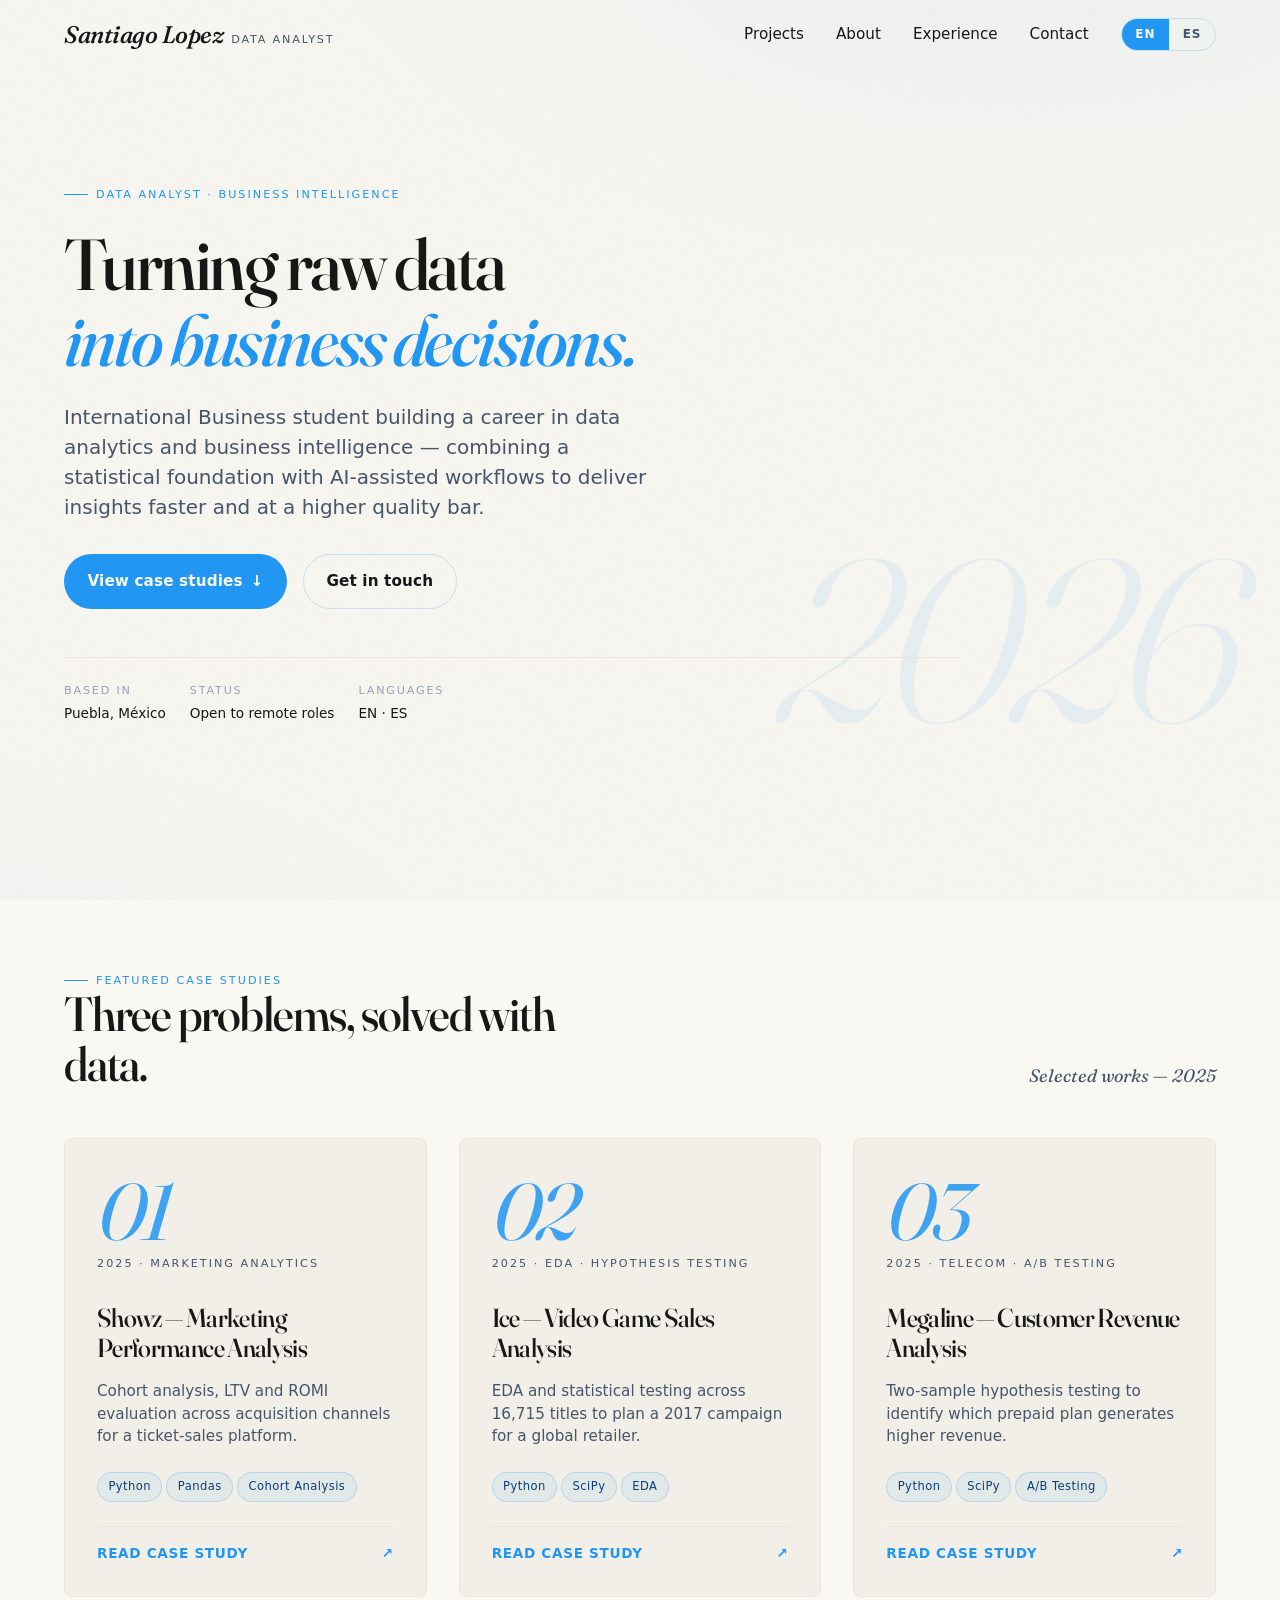
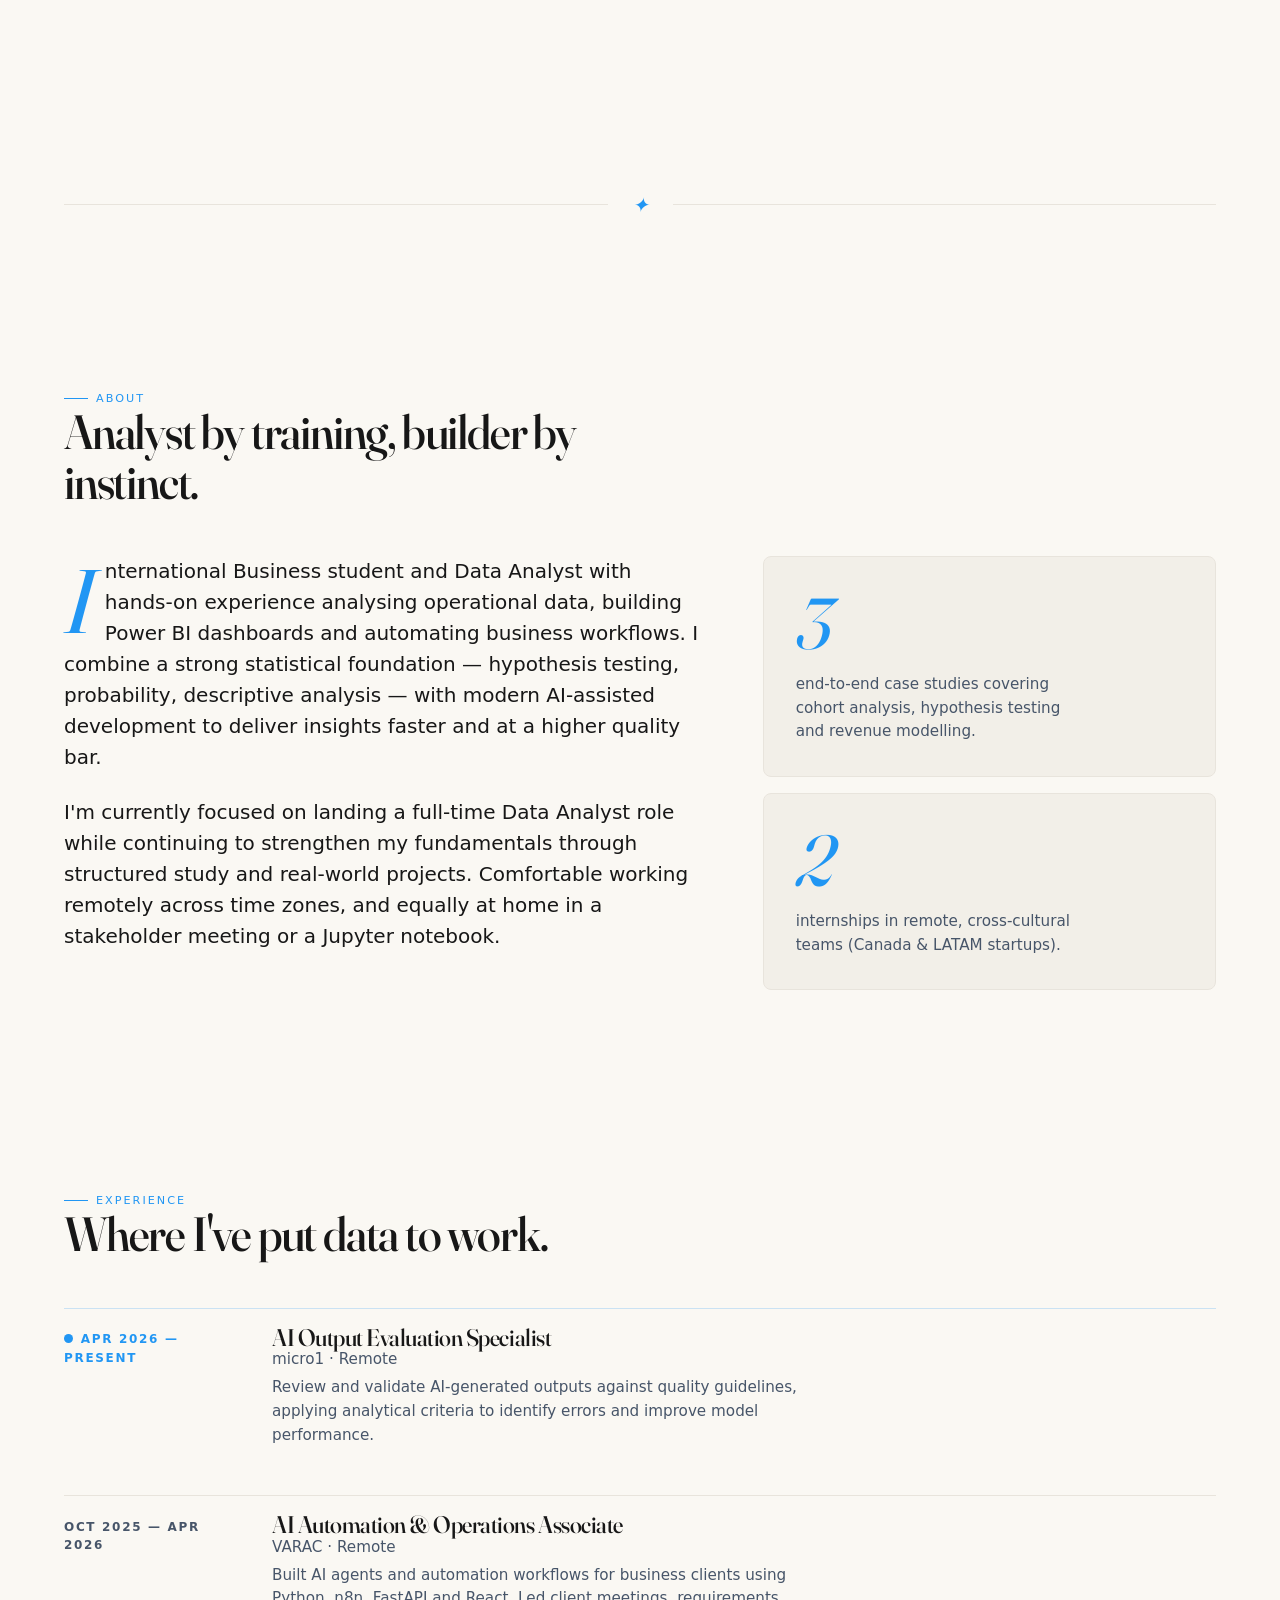
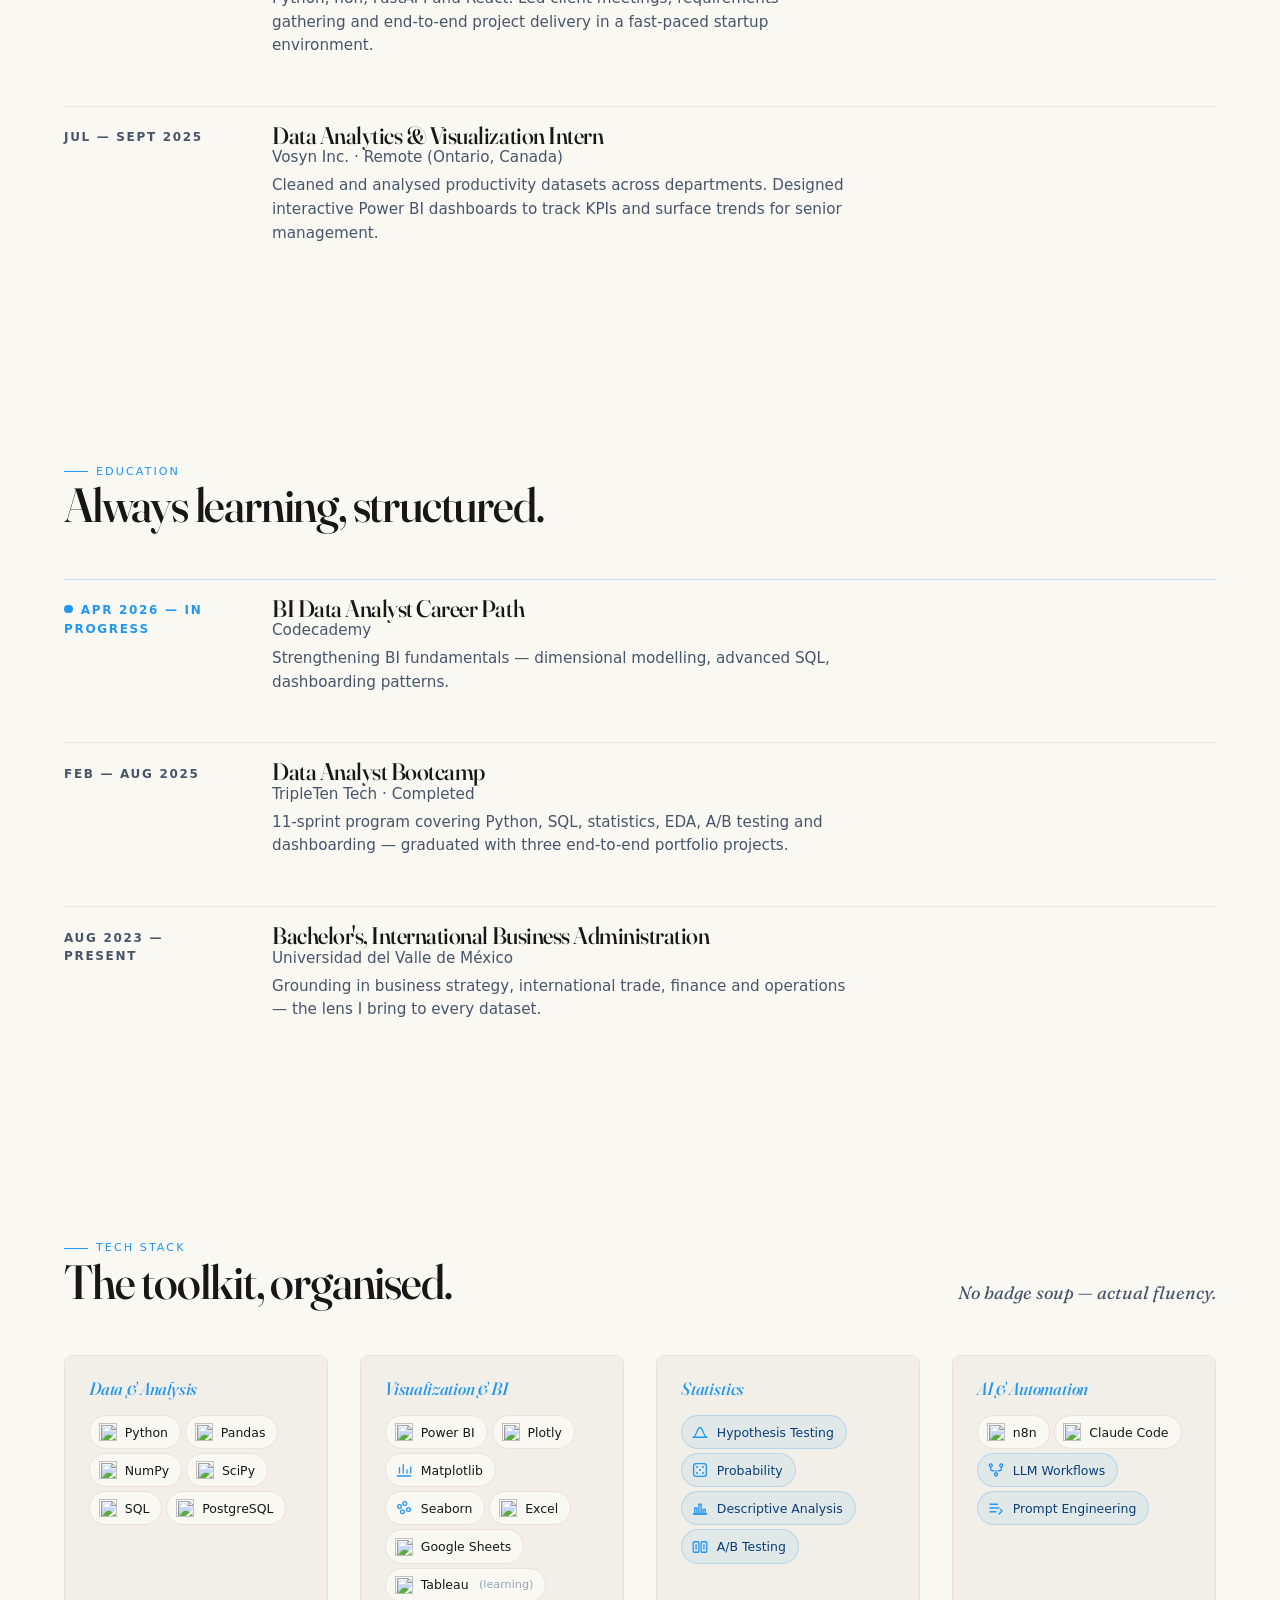
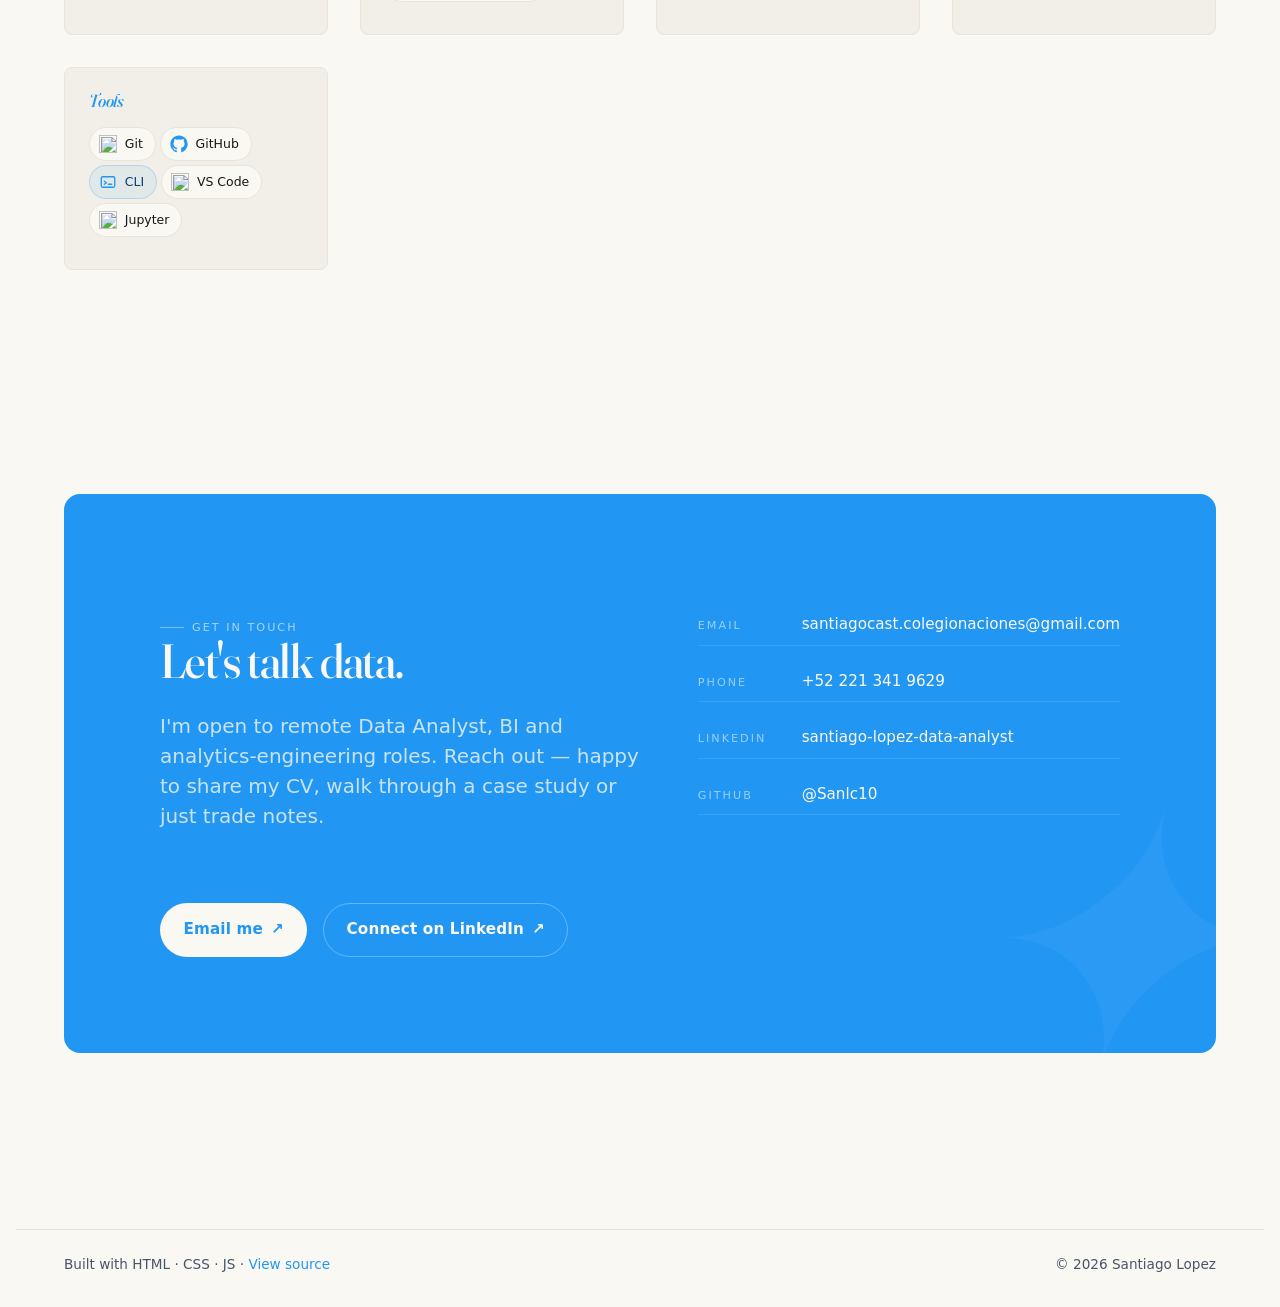
==== commit f80b77d0: "Iterate visual system: vibrant blue, tool icons, breadcrumb fix, chart load Five focused improvement" ====
--- a/index.html
+++ b/index.html
@@ -315,56 +315,77 @@
           <div class="stack-cat">
             <h4 class="stack-cat__title" data-i18n="stack.cat1">Data &amp; Analysis</h4>
             <div class="stack-cat__items">
-              <span class="chip">Python</span>
-              <span class="chip">Pandas</span>
-              <span class="chip">NumPy</span>
-              <span class="chip">SciPy</span>
-              <span class="chip">SQL</span>
-              <span class="chip">PostgreSQL</span>
+              <span class="tool-chip"><img class="tool-chip__icon" src="https://cdn.simpleicons.org/python" alt="" loading="lazy" />Python</span>
+              <span class="tool-chip"><img class="tool-chip__icon" src="https://cdn.simpleicons.org/pandas/150458" alt="" loading="lazy" />Pandas</span>
+              <span class="tool-chip"><img class="tool-chip__icon" src="https://cdn.simpleicons.org/numpy" alt="" loading="lazy" />NumPy</span>
+              <span class="tool-chip"><img class="tool-chip__icon" src="https://cdn.simpleicons.org/scipy" alt="" loading="lazy" />SciPy</span>
+              <span class="tool-chip"><img class="tool-chip__icon" src="https://cdn.simpleicons.org/mysql" alt="" loading="lazy" />SQL</span>
+              <span class="tool-chip"><img class="tool-chip__icon" src="https://cdn.simpleicons.org/postgresql" alt="" loading="lazy" />PostgreSQL</span>
             </div>
           </div>
 
           <div class="stack-cat">
             <h4 class="stack-cat__title" data-i18n="stack.cat2">Visualization &amp; BI</h4>
             <div class="stack-cat__items">
-              <span class="chip">Power BI</span>
-              <span class="chip">Plotly</span>
-              <span class="chip">Matplotlib</span>
-              <span class="chip">Seaborn</span>
-              <span class="chip">Excel</span>
-              <span class="chip">Google Sheets</span>
-              <span class="chip chip--ghost">Tableau <small data-i18n="stack.learning">(learning)</small></span>
+              <span class="tool-chip"><img class="tool-chip__icon" src="https://cdn.simpleicons.org/powerbi" alt="" loading="lazy" />Power BI</span>
+              <span class="tool-chip"><img class="tool-chip__icon" src="https://cdn.simpleicons.org/plotly" alt="" loading="lazy" />Plotly</span>
+              <span class="tool-chip"><svg class="tool-chip__icon" data-style="mono" viewBox="0 0 24 24" fill="none" stroke="currentColor" stroke-width="1.75" stroke-linecap="round" stroke-linejoin="round" aria-hidden="true"><path d="M3 20h18"/><path d="M6 16V9"/><path d="M11 16V5"/><path d="M16 16v-4"/><path d="M21 16v-8"/></svg>Matplotlib</span>
+              <span class="tool-chip"><svg class="tool-chip__icon" data-style="mono" viewBox="0 0 24 24" fill="none" stroke="currentColor" stroke-width="1.75" stroke-linecap="round" stroke-linejoin="round" aria-hidden="true"><circle cx="6" cy="10" r="2.5"/><circle cx="13" cy="6" r="2.5"/><circle cx="18" cy="14" r="2.5"/><circle cx="10" cy="17" r="2.5"/></svg>Seaborn</span>
+              <span class="tool-chip"><img class="tool-chip__icon" src="https://cdn.simpleicons.org/microsoftexcel/217346" alt="" loading="lazy" />Excel</span>
+              <span class="tool-chip"><img class="tool-chip__icon" src="https://cdn.simpleicons.org/googlesheets/34A853" alt="" loading="lazy" />Google Sheets</span>
+              <span class="tool-chip"><img class="tool-chip__icon" src="https://cdn.simpleicons.org/tableau" alt="" loading="lazy" />Tableau <small class="tool-chip__sub" data-i18n="stack.learning">(learning)</small></span>
             </div>
           </div>
 
           <div class="stack-cat">
             <h4 class="stack-cat__title" data-i18n="stack.cat3">Statistics</h4>
             <div class="stack-cat__items">
-              <span class="chip" data-i18n="stack.hyp">Hypothesis Testing</span>
-              <span class="chip" data-i18n="stack.prob">Probability</span>
-              <span class="chip" data-i18n="stack.desc">Descriptive Analysis</span>
-              <span class="chip">A/B Testing</span>
+              <span class="tool-chip tool-chip--abstract">
+                <svg class="tool-chip__icon" data-style="mono" viewBox="0 0 24 24" fill="none" stroke="currentColor" stroke-width="1.75" stroke-linecap="round" stroke-linejoin="round" aria-hidden="true"><path d="M3 19h18"/><path d="M3 19c4 0 5-13 9-13s5 13 9 13"/></svg>
+                <span data-i18n="stack.hyp">Hypothesis Testing</span>
+              </span>
+              <span class="tool-chip tool-chip--abstract">
+                <svg class="tool-chip__icon" data-style="mono" viewBox="0 0 24 24" fill="none" stroke="currentColor" stroke-width="1.75" stroke-linecap="round" stroke-linejoin="round" aria-hidden="true"><rect x="3.5" y="3.5" width="17" height="17" rx="3.5"/><circle cx="8" cy="8" r="1.3" fill="currentColor" stroke="none"/><circle cx="16" cy="16" r="1.3" fill="currentColor" stroke="none"/><circle cx="8" cy="16" r="1.3" fill="currentColor" stroke="none"/><circle cx="16" cy="8" r="1.3" fill="currentColor" stroke="none"/><circle cx="12" cy="12" r="1.3" fill="currentColor" stroke="none"/></svg>
+                <span data-i18n="stack.prob">Probability</span>
+              </span>
+              <span class="tool-chip tool-chip--abstract">
+                <svg class="tool-chip__icon" data-style="mono" viewBox="0 0 24 24" fill="none" stroke="currentColor" stroke-width="1.75" stroke-linecap="round" stroke-linejoin="round" aria-hidden="true"><path d="M3 20h18"/><rect x="5" y="12" width="3" height="8"/><rect x="10.5" y="7" width="3" height="13"/><rect x="16" y="14" width="3" height="6"/></svg>
+                <span data-i18n="stack.desc">Descriptive Analysis</span>
+              </span>
+              <span class="tool-chip tool-chip--abstract">
+                <svg class="tool-chip__icon" data-style="mono" viewBox="0 0 24 24" fill="none" stroke="currentColor" stroke-width="1.75" stroke-linecap="round" stroke-linejoin="round" aria-hidden="true"><rect x="3" y="5" width="7.5" height="14" rx="1.2"/><rect x="13.5" y="5" width="7.5" height="14" rx="1.2"/><path d="M6.75 9v6"/><path d="M17.25 9v6"/></svg>
+                A/B Testing
+              </span>
             </div>
           </div>
 
           <div class="stack-cat">
             <h4 class="stack-cat__title" data-i18n="stack.cat4">AI &amp; Automation</h4>
             <div class="stack-cat__items">
-              <span class="chip">n8n</span>
-              <span class="chip">Claude Code</span>
-              <span class="chip">LLM Workflows</span>
-              <span class="chip">Prompt Engineering</span>
+              <span class="tool-chip"><img class="tool-chip__icon" src="https://cdn.simpleicons.org/n8n" alt="" loading="lazy" />n8n</span>
+              <span class="tool-chip"><img class="tool-chip__icon" src="https://cdn.simpleicons.org/anthropic/D97757" alt="" loading="lazy" />Claude Code</span>
+              <span class="tool-chip tool-chip--abstract">
+                <svg class="tool-chip__icon" data-style="mono" viewBox="0 0 24 24" fill="none" stroke="currentColor" stroke-width="1.75" stroke-linecap="round" stroke-linejoin="round" aria-hidden="true"><circle cx="5" cy="6" r="2"/><circle cx="19" cy="6" r="2"/><circle cx="12" cy="18" r="2"/><path d="M5 8v3a2 2 0 0 0 2 2h2"/><path d="M19 8v3a2 2 0 0 1-2 2h-2"/><path d="M12 16v-3"/></svg>
+                LLM Workflows
+              </span>
+              <span class="tool-chip tool-chip--abstract">
+                <svg class="tool-chip__icon" data-style="mono" viewBox="0 0 24 24" fill="none" stroke="currentColor" stroke-width="1.75" stroke-linecap="round" stroke-linejoin="round" aria-hidden="true"><path d="M4 7h10"/><path d="M4 12h12"/><path d="M4 17h8"/><path d="M18 14l2 2-4 4"/></svg>
+                Prompt Engineering
+              </span>
             </div>
           </div>
 
           <div class="stack-cat">
             <h4 class="stack-cat__title" data-i18n="stack.cat5">Tools</h4>
             <div class="stack-cat__items">
-              <span class="chip">Git</span>
-              <span class="chip">GitHub</span>
-              <span class="chip">CLI</span>
-              <span class="chip">VS Code</span>
-              <span class="chip">Jupyter</span>
+              <span class="tool-chip"><img class="tool-chip__icon" src="https://cdn.simpleicons.org/git" alt="" loading="lazy" />Git</span>
+              <span class="tool-chip"><svg class="tool-chip__icon" data-style="mono" viewBox="0 0 24 24" fill="currentColor" aria-hidden="true"><path d="M12 .5C5.65.5.5 5.65.5 12c0 5.08 3.29 9.39 7.86 10.91.58.11.79-.25.79-.55v-2.05c-3.2.7-3.88-1.36-3.88-1.36-.52-1.34-1.28-1.7-1.28-1.7-1.05-.72.08-.71.08-.71 1.16.08 1.77 1.19 1.77 1.19 1.03 1.77 2.7 1.26 3.36.96.1-.75.4-1.26.73-1.55-2.55-.29-5.24-1.28-5.24-5.69 0-1.26.45-2.29 1.19-3.1-.12-.29-.52-1.46.11-3.05 0 0 .97-.31 3.18 1.18.92-.26 1.91-.39 2.89-.39s1.97.13 2.89.39c2.21-1.49 3.18-1.18 3.18-1.18.63 1.59.23 2.76.11 3.05.74.81 1.19 1.84 1.19 3.1 0 4.42-2.69 5.4-5.25 5.68.41.36.78 1.06.78 2.14v3.17c0 .31.21.67.79.55C20.21 21.39 23.5 17.08 23.5 12 23.5 5.65 18.35.5 12 .5z"/></svg>GitHub</span>
+              <span class="tool-chip tool-chip--abstract">
+                <svg class="tool-chip__icon" data-style="mono" viewBox="0 0 24 24" fill="none" stroke="currentColor" stroke-width="1.75" stroke-linecap="round" stroke-linejoin="round" aria-hidden="true"><rect x="3" y="5" width="18" height="14" rx="2"/><path d="M7 11l3 2-3 2"/><line x1="12.5" y1="15" x2="17" y2="15"/></svg>
+                CLI
+              </span>
+              <span class="tool-chip"><img class="tool-chip__icon" src="https://cdn.simpleicons.org/visualstudiocode" alt="" loading="lazy" />VS Code</span>
+              <span class="tool-chip"><img class="tool-chip__icon" src="https://cdn.simpleicons.org/jupyter" alt="" loading="lazy" />Jupyter</span>
             </div>
           </div>
 
--- a/styles.css
+++ b/styles.css
@@ -21,10 +21,11 @@
   --ink:          #171717;
   --slate:        #475569;
   --slate-soft:   #94A3B8;
-  --cobalt:       #1E3A5F;
-  --cobalt-deep:  #0F2540;
-  --cobalt-soft:  rgba(30, 58, 95, 0.08);
-  --cobalt-line:  rgba(30, 58, 95, 0.18);
+  --cobalt:       #2196F3;                       /* primary accent — Material Blue 500 */
+  --cobalt-deep:  #1565C0;                       /* hover / active — Material Blue 800 */
+  --cobalt-soft:  rgba(33, 150, 243, 0.08);      /* tint background */
+  --cobalt-line:  rgba(33, 150, 243, 0.22);      /* tint border */
+  --cobalt-ink:   #0B3D78;                       /* deep editorial blue for text on cobalt */
   --warn:         #B45309;
 
   /* Typography */
@@ -96,8 +97,8 @@
   color: var(--ink);
   background: var(--ivory);
   background-image:
-    radial-gradient(1200px 600px at 80% -10%, rgba(30, 58, 95, 0.04), transparent 60%),
-    radial-gradient(800px 400px at 0% 110%, rgba(30, 58, 95, 0.03), transparent 60%);
+    radial-gradient(1200px 600px at 80% -10%, rgba(33, 150, 243, 0.05), transparent 60%),
+    radial-gradient(800px 400px at 0% 110%, rgba(33, 150, 243, 0.04), transparent 60%);
   background-attachment: fixed;
   font-weight: 400;
   -webkit-font-smoothing: antialiased;
@@ -685,7 +686,7 @@
   font-weight: 500;
   letter-spacing: 0.04em;
   padding: 0.3rem 0.65rem;
-  color: var(--cobalt);
+  color: var(--cobalt-ink);
   background: var(--cobalt-soft);
   border-radius: 999px;
   border: 1px solid var(--cobalt-line);
@@ -694,6 +695,117 @@
   background: transparent;
   color: var(--slate);
   border-color: var(--rule);
+}
+
+/* ---------- Tool chip (with icon) — used in tech stack + project tags ---------- */
+.tool-chip {
+  display: inline-flex;
+  align-items: center;
+  gap: 0.5rem;
+  padding: 0.4rem 0.75rem 0.4rem 0.55rem;
+  background: var(--ivory);
+  border: 1px solid var(--rule);
+  border-radius: 999px;
+  font-family: var(--font-body);
+  font-size: 0.78rem;
+  font-weight: 500;
+  color: var(--ink);
+  transition: transform var(--dur-fast) var(--ease-out),
+              border-color var(--dur-fast),
+              background-color var(--dur-fast);
+  cursor: default;
+}
+.tool-chip:hover {
+  transform: translateY(-1px);
+  border-color: var(--cobalt-line);
+  background: var(--cobalt-soft);
+}
+.tool-chip__icon {
+  width: 18px;
+  height: 18px;
+  flex-shrink: 0;
+  display: block;
+  /* Brand-color icons retain their fill. Abstract (cobalt) icons use currentColor. */
+}
+.tool-chip__icon[data-style="mono"] {
+  color: var(--cobalt);
+}
+.tool-chip--abstract {
+  /* Distinct visual treatment so abstract skills feel intentional, not "missing logo". */
+  background: var(--cobalt-soft);
+  border-color: var(--cobalt-line);
+  color: var(--cobalt-ink);
+}
+.tool-chip--abstract .tool-chip__icon { color: var(--cobalt); }
+.tool-chip--abstract:hover {
+  background: var(--cobalt);
+  border-color: var(--cobalt);
+  color: #fff;
+}
+.tool-chip--abstract:hover .tool-chip__icon { color: #fff; }
+.tool-chip--ghost {
+  background: transparent;
+  color: var(--slate);
+}
+.tool-chip__sub {
+  color: var(--slate-soft);
+  font-weight: 400;
+  font-size: 0.7rem;
+  margin-left: 0.15rem;
+}
+
+/* Compact icon-only mini chip — for case study hero "Tools" facts */
+.tool-mini-row {
+  display: inline-flex;
+  align-items: center;
+  gap: 0.4rem;
+  flex-wrap: wrap;
+  margin: 0;
+}
+.tool-mini {
+  display: inline-flex;
+  align-items: center;
+  justify-content: center;
+  width: 2rem;
+  height: 2rem;
+  border-radius: 999px;
+  background: var(--ivory);
+  border: 1px solid var(--rule);
+  position: relative;
+  transition: transform var(--dur-fast) var(--ease-out),
+              border-color var(--dur-fast);
+}
+.tool-mini:hover {
+  transform: translateY(-2px);
+  border-color: var(--cobalt);
+  z-index: 2;
+}
+.tool-mini__icon { width: 16px; height: 16px; display: block; }
+
+/* Hover tooltip — pure CSS */
+.tool-mini[data-tip]::after {
+  content: attr(data-tip);
+  position: absolute;
+  bottom: calc(100% + 6px);
+  left: 50%;
+  transform: translateX(-50%) translateY(4px);
+  background: var(--ink);
+  color: var(--ivory);
+  font-family: var(--font-body);
+  font-size: 0.68rem;
+  font-weight: 500;
+  letter-spacing: 0.04em;
+  padding: 0.3rem 0.55rem;
+  border-radius: var(--r-sm);
+  white-space: nowrap;
+  opacity: 0;
+  pointer-events: none;
+  transition: opacity var(--dur-fast) var(--ease-out),
+              transform var(--dur-fast) var(--ease-out);
+}
+.tool-mini:hover[data-tip]::after {
+  opacity: 1;
+  transform: translateX(-50%) translateY(0);
 }
 
 /* ---------- About section ----------------------------------------------- */
@@ -780,8 +892,8 @@
   animation: pulse 2.2s ease-in-out infinite;
 }
 @keyframes pulse {
-  0%, 100% { box-shadow: 0 0 0 0 rgba(30, 58, 95, 0.4); }
-  50%      { box-shadow: 0 0 0 6px rgba(30, 58, 95, 0); }
+  0%, 100% { box-shadow: 0 0 0 0 rgba(33, 150, 243, 0.45); }
+  50%      { box-shadow: 0 0 0 6px rgba(33, 150, 243, 0); }
 }
 
 .timeline__role {
@@ -963,14 +1075,12 @@
    CASE STUDY SPECIFIC
    ========================================================================== */
 
+/* Breadcrumb sits below the fixed nav (cleared by margin), with subtle separator. */
 .crumb {
-  position: sticky;
-  top: 0;
-  z-index: 30;
-  padding-block: var(--s-2);
-  background: rgba(250, 248, 243, 0.85);
-  backdrop-filter: blur(12px) saturate(180%);
-  -webkit-backdrop-filter: blur(12px) saturate(180%);
+  position: relative;
+  z-index: 1;
+  margin-top: clamp(4rem, 8vw, 5rem);   /* clears the fixed nav at all sizes */
+  padding-block: var(--s-3) var(--s-2);
   border-bottom: 1px solid var(--rule);
   font-size: 0.78rem;
   letter-spacing: 0.06em;
@@ -989,7 +1099,9 @@
 .crumb__sep { color: var(--slate-soft); }
 
 .cs-hero {
-  padding-block: clamp(4rem, 8vw, 7rem) clamp(3rem, 6vw, 5rem);
+  /* Top is smaller because the crumb already clears the fixed nav. */
+  padding-block: clamp(2rem, 5vw, 4rem) clamp(3rem, 6vw, 5rem);
+  position: relative;
 }
 
 .cs-hero__numeral {
@@ -1048,6 +1160,17 @@
   letter-spacing: -0.02em;
   color: var(--ink);
 }
+.cs-facts dd.cs-facts__tools {
+  font-family: var(--font-body);
+  font-size: 0.85rem;
+  font-weight: 400;
+  letter-spacing: 0;
+  display: flex;
+  align-items: center;
+  gap: 0.4rem;
+  flex-wrap: wrap;
+  padding-top: 0.2rem;
+}
 
 /* Article-style content blocks */
 .cs-body {
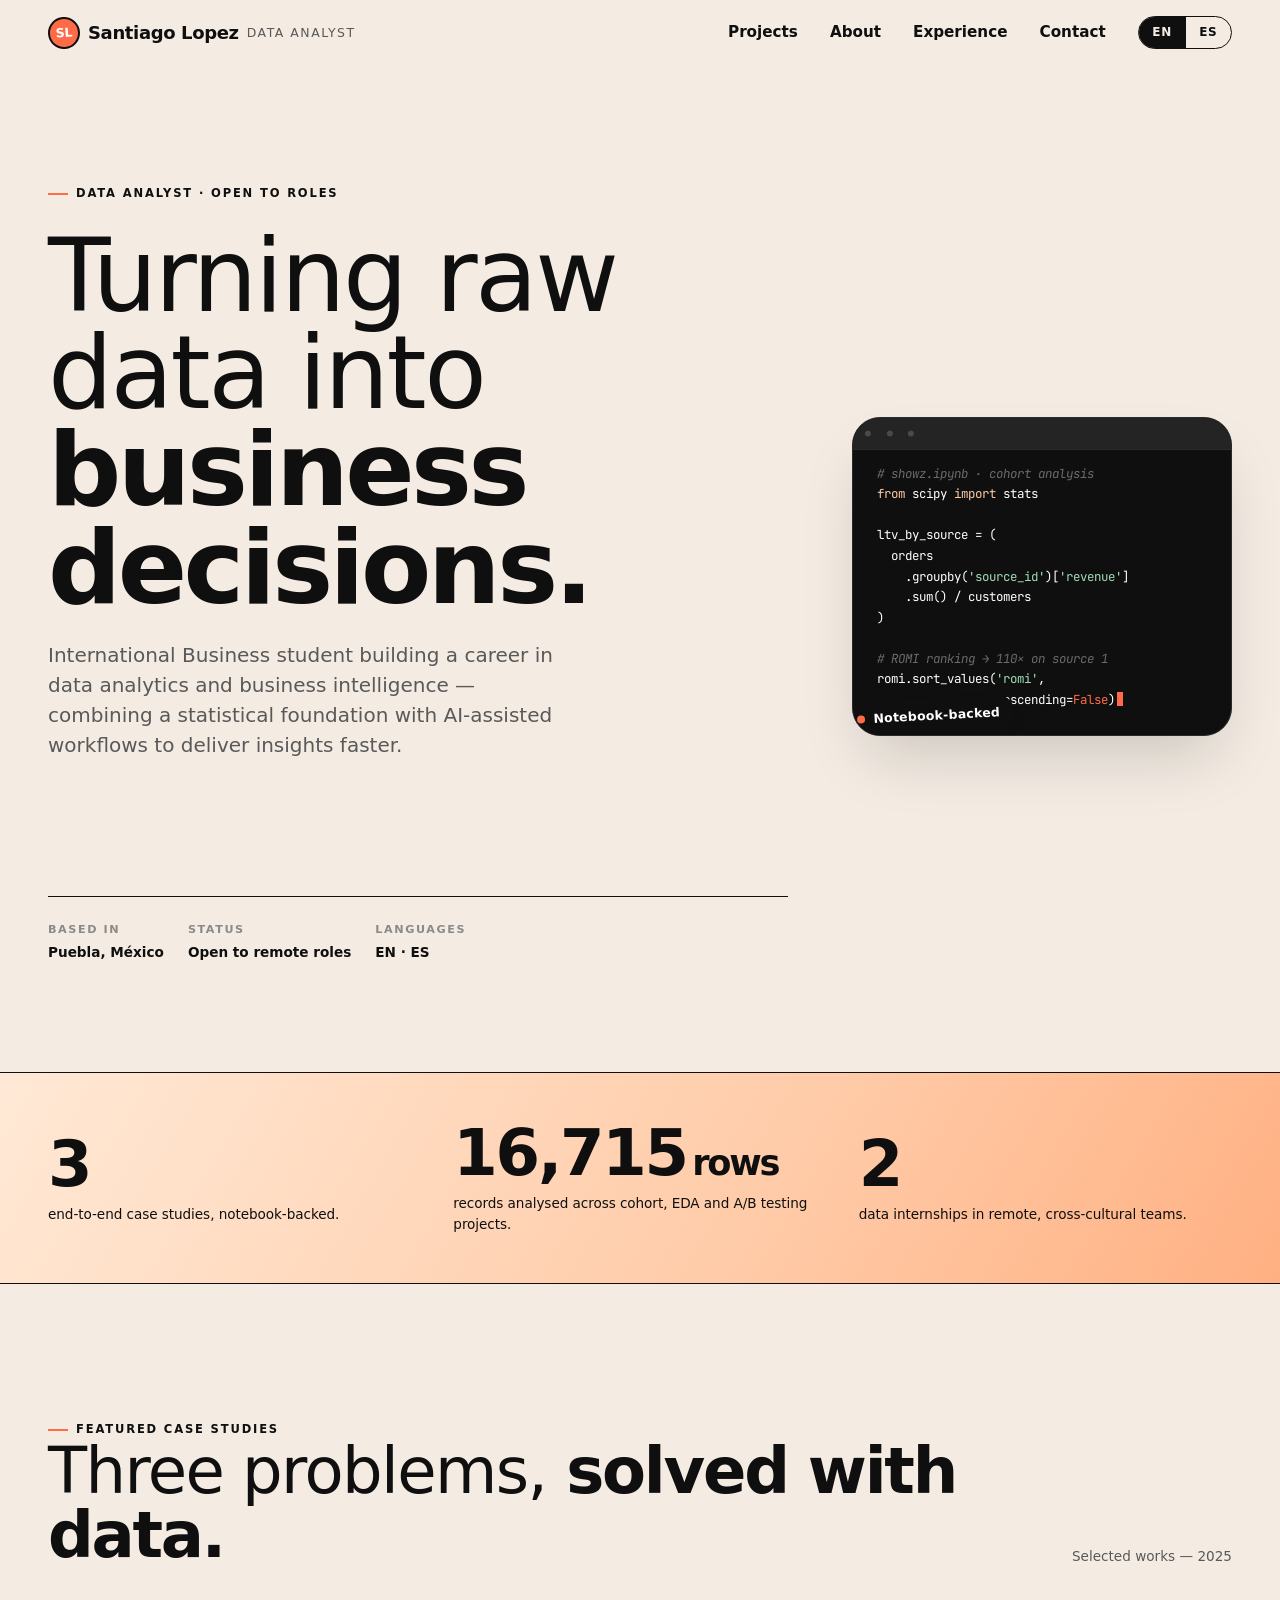
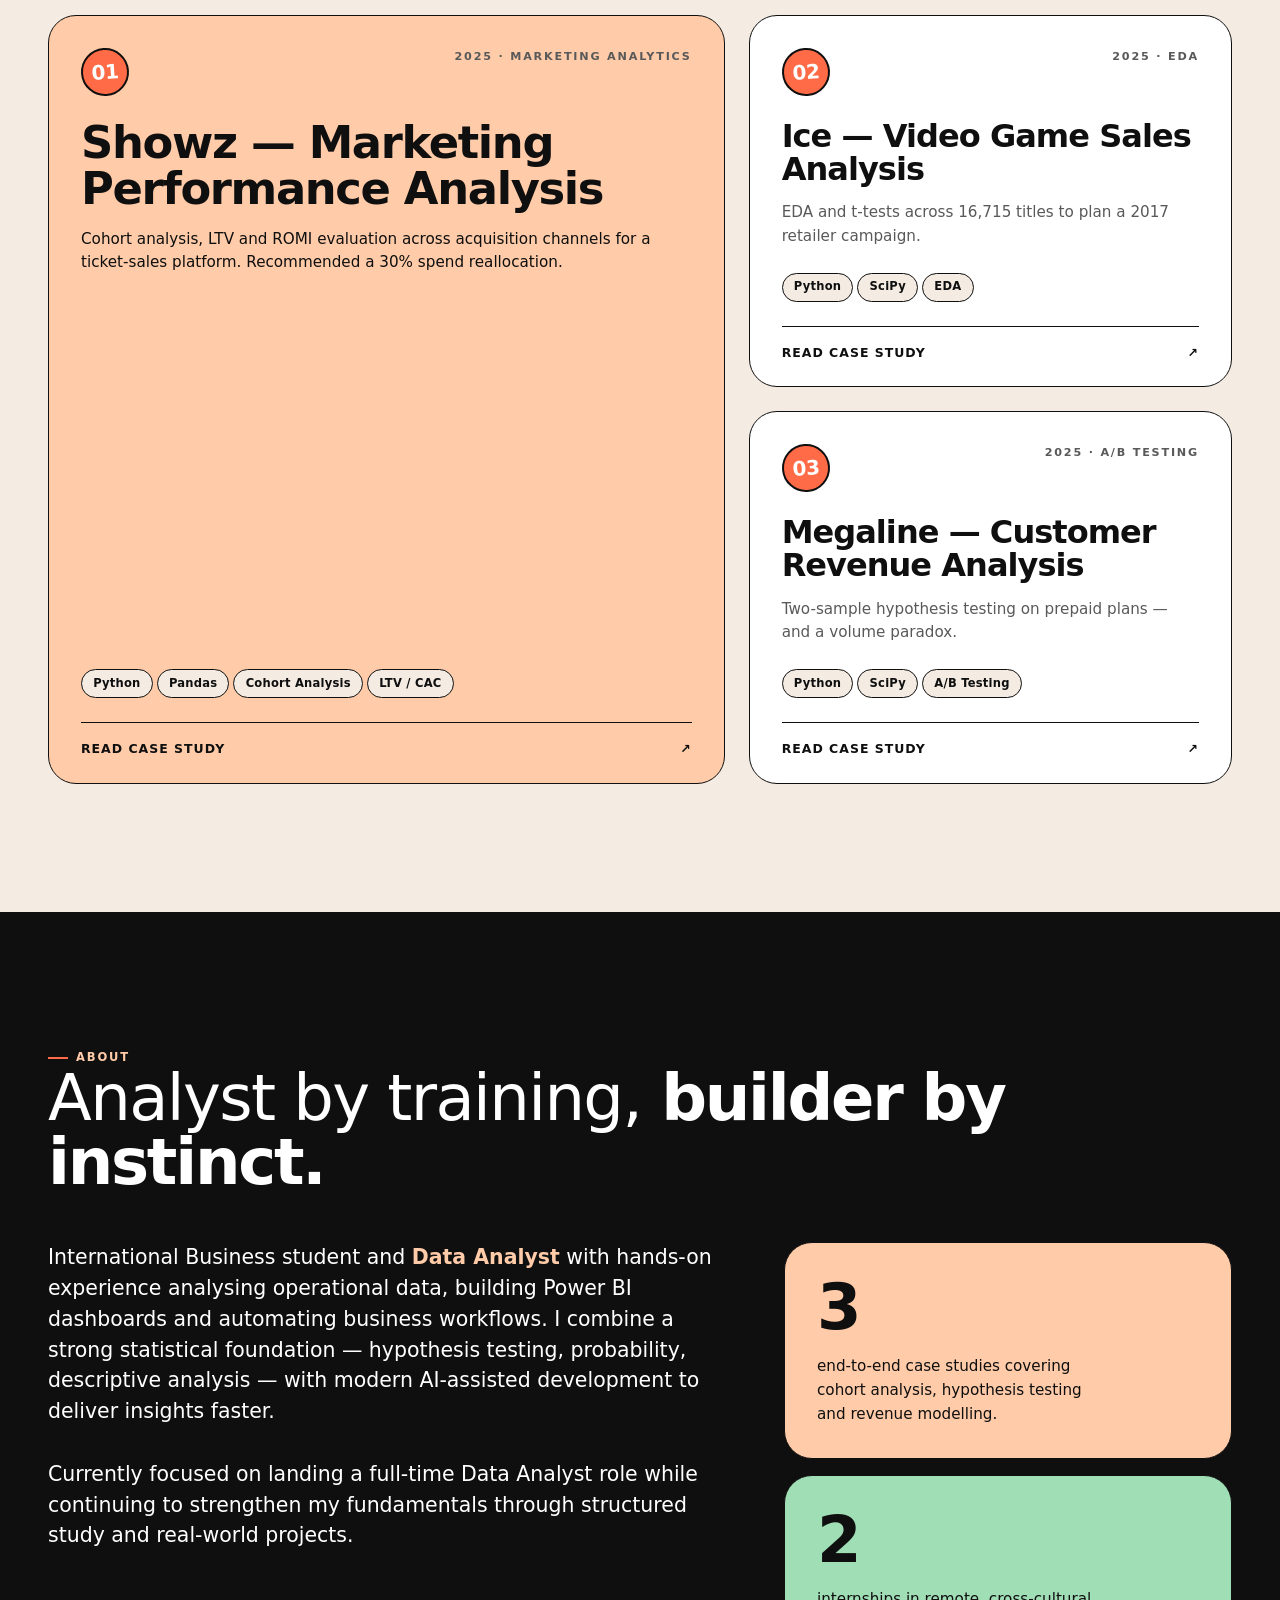
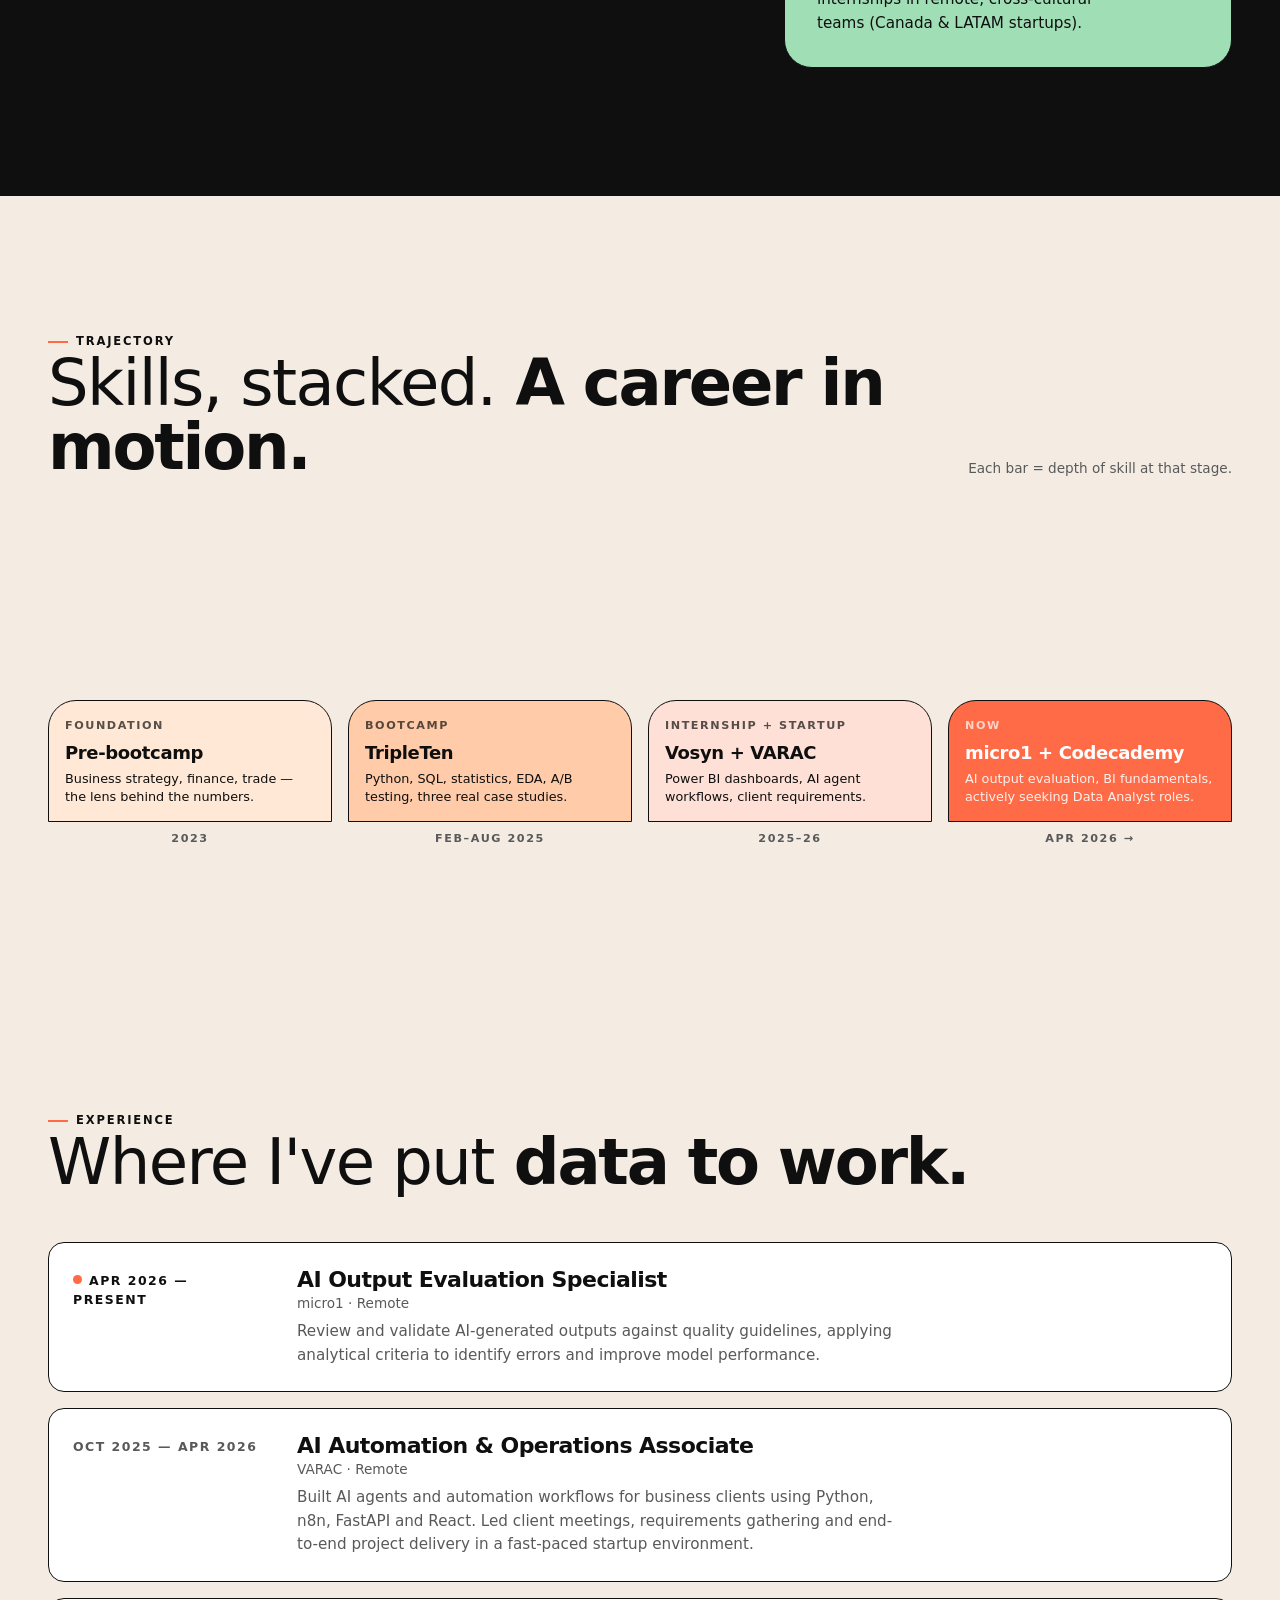
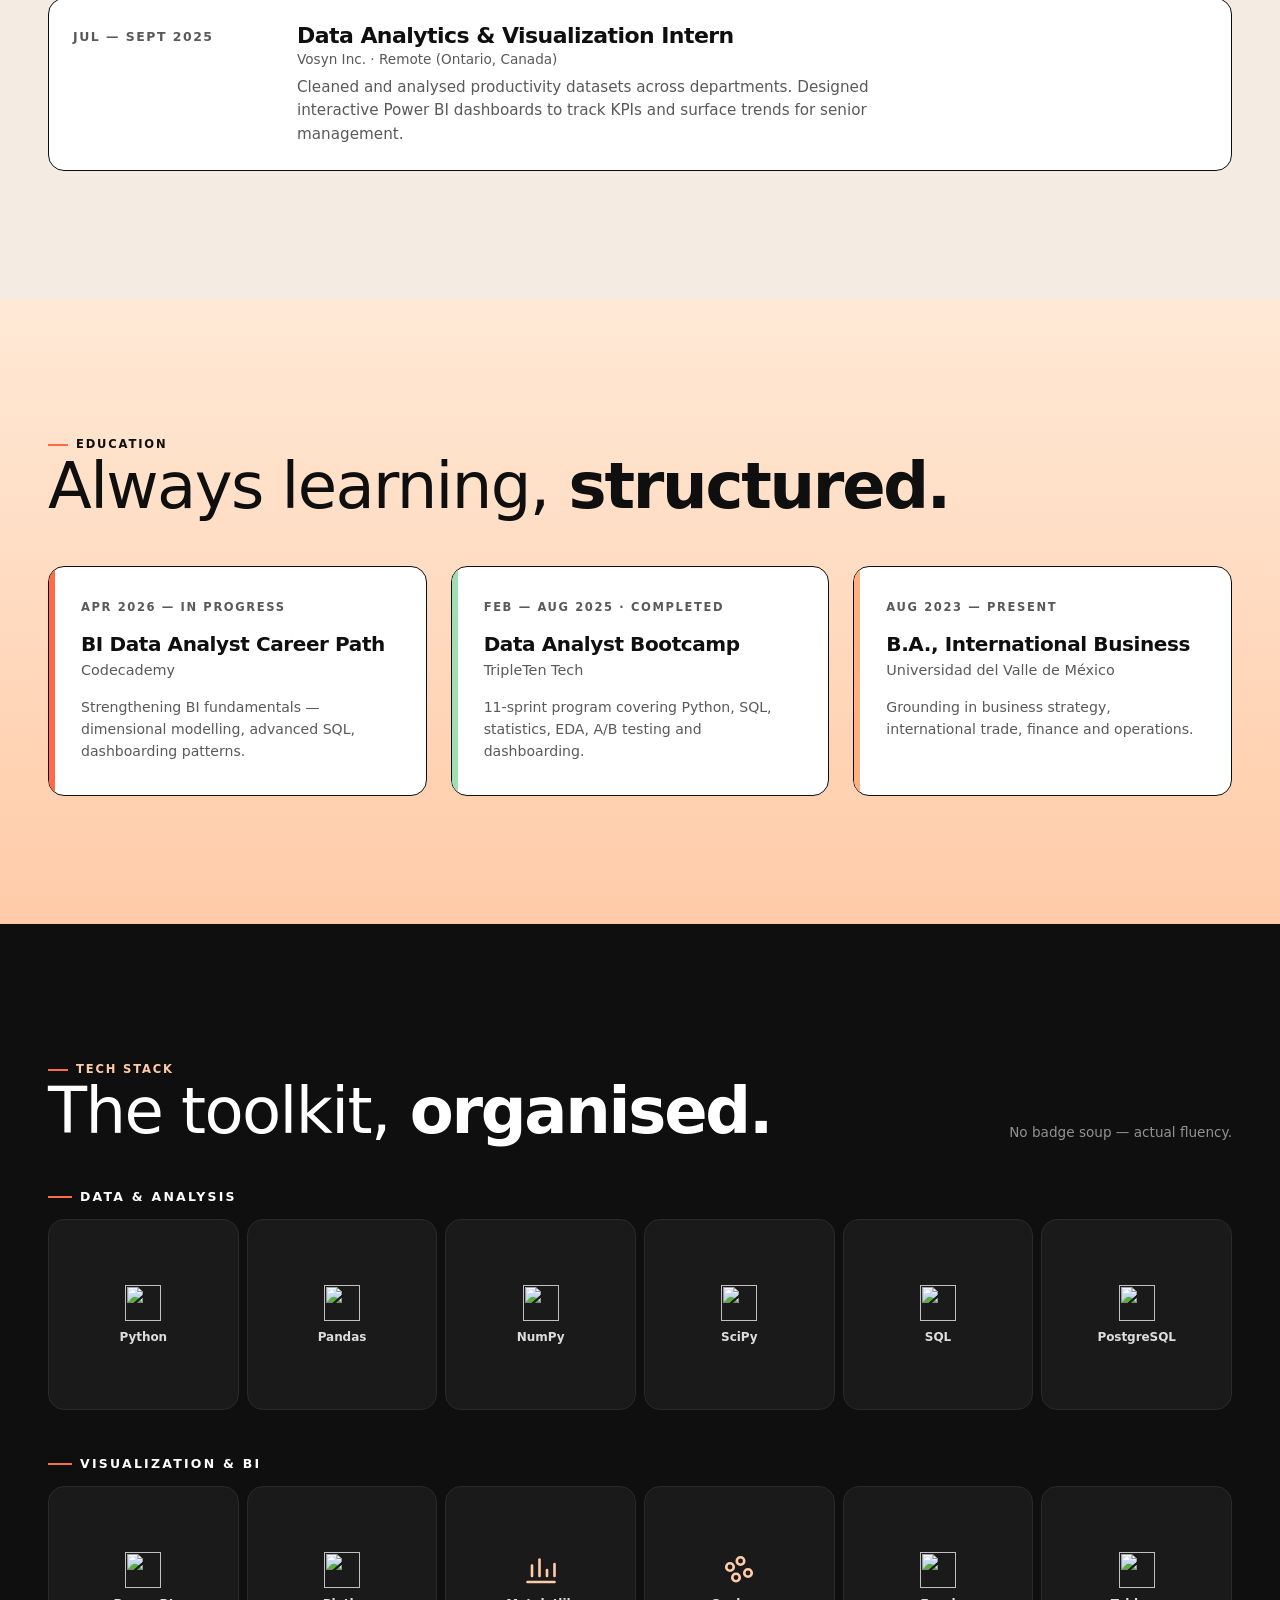
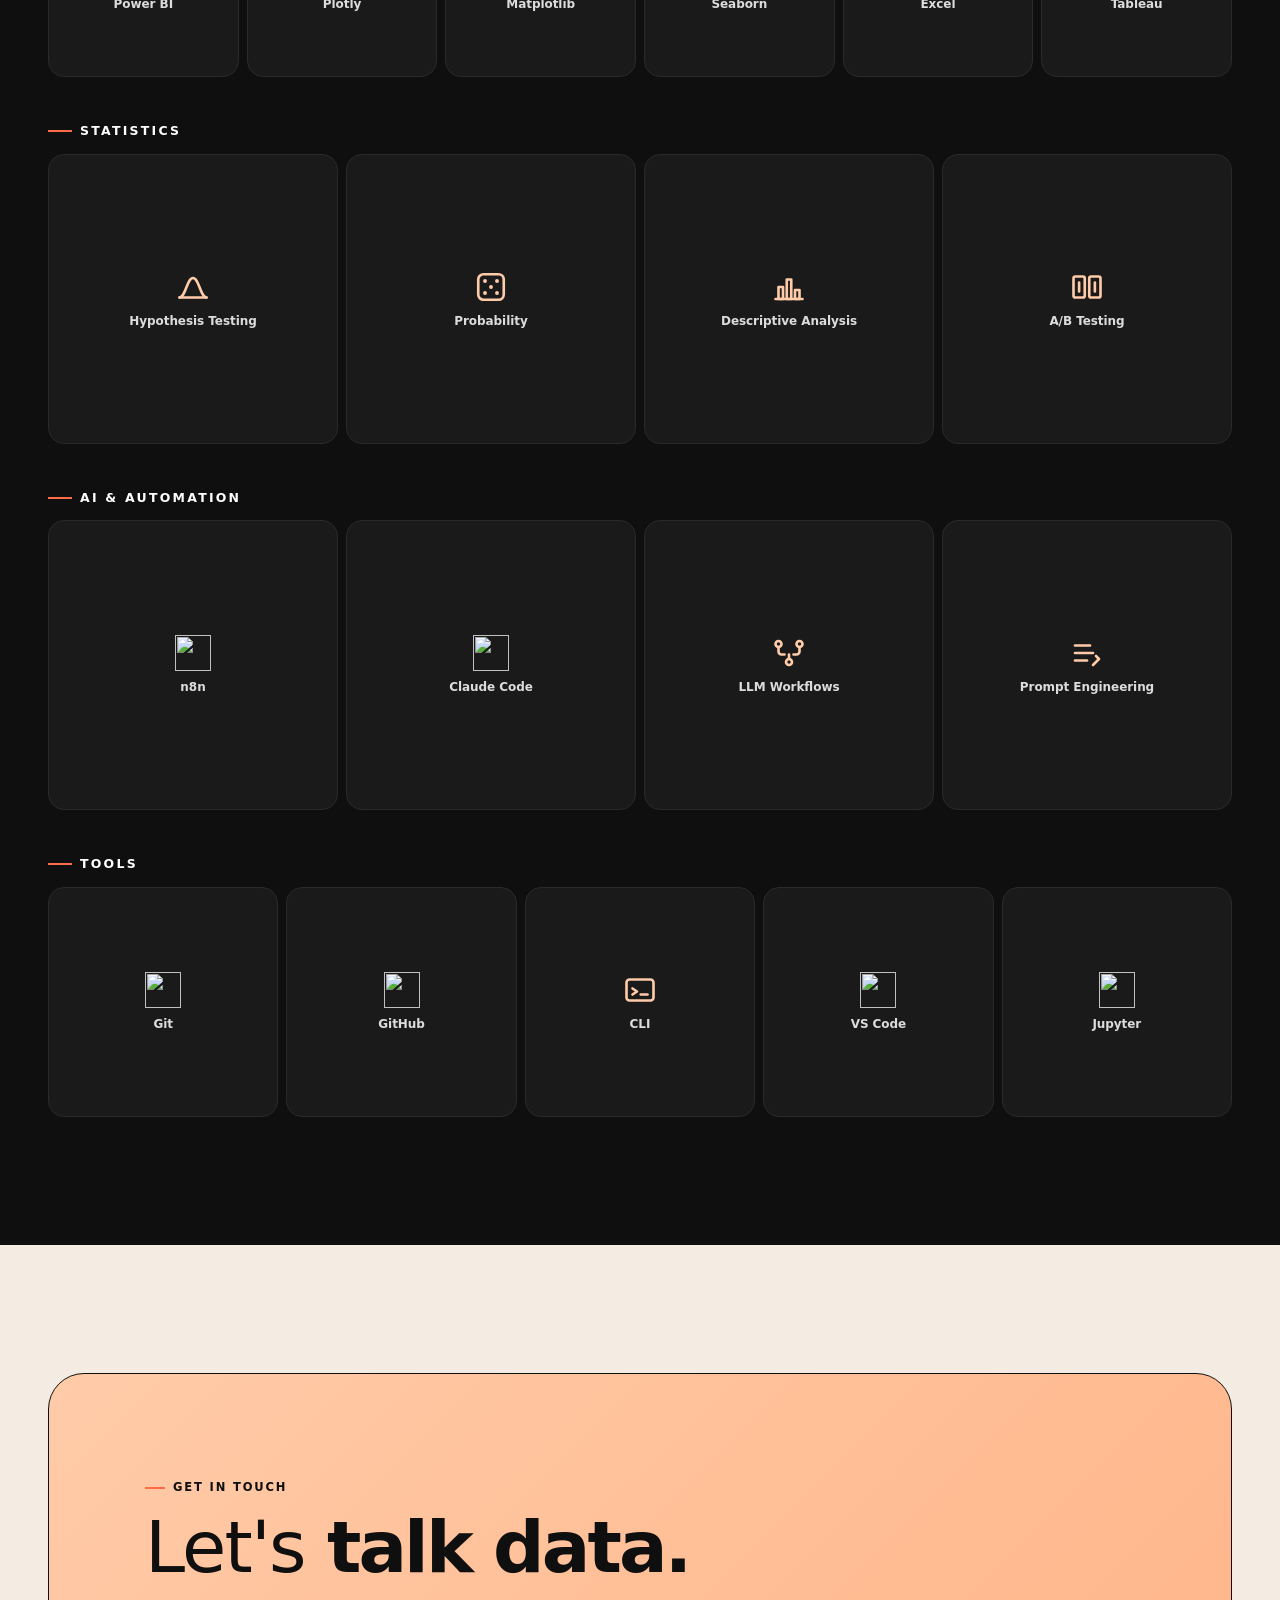
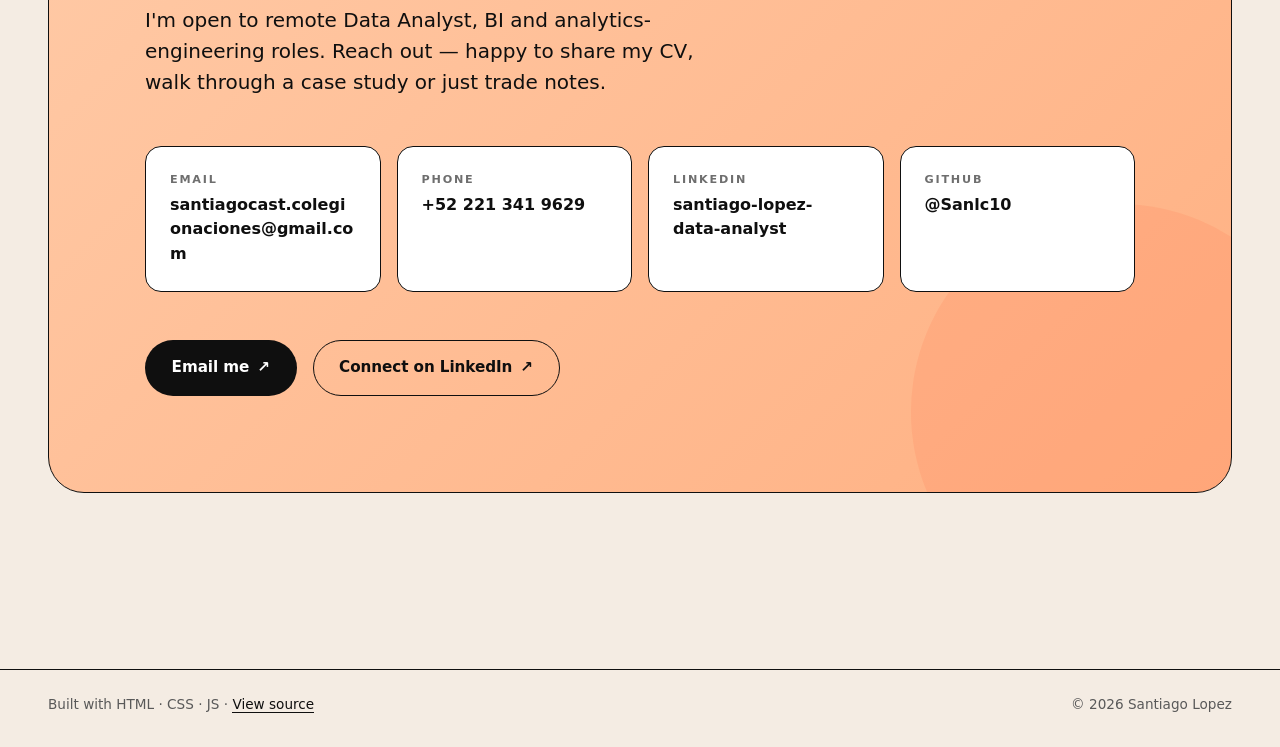
==== commit d3dd271f: "Full visual overhaul: TripleTen-inspired tech-bootcamp aesthetic Pure visual redesign — content, dat" ====
--- a/index.html
+++ b/index.html
@@ -3,7 +3,7 @@
 <head>
   <meta charset="utf-8" />
   <meta name="viewport" content="width=device-width, initial-scale=1, viewport-fit=cover" />
-  <meta name="theme-color" content="#FAF8F3" />
+  <meta name="theme-color" content="#F4ECE3" />
   <title>Santiago Lopez — Data Analyst &amp; Business Intelligence</title>
   <meta name="description" content="Data Analyst specialising in business intelligence and AI automation. Case studies in marketing analytics, statistical testing and revenue modelling." />
 
@@ -15,9 +15,9 @@
   <meta name="twitter:card" content="summary_large_image" />
 
   <link rel="icon" type="image/svg+xml" href="/assets/favicon.svg" />
+  <link rel="preconnect" href="https://api.fontshare.com" />
   <link rel="preconnect" href="https://fonts.googleapis.com" />
   <link rel="preconnect" href="https://fonts.gstatic.com" crossorigin />
-  <link rel="preconnect" href="https://api.fontshare.com" />
   <link rel="stylesheet" href="/styles.css" />
 </head>
 <body>
@@ -28,19 +28,18 @@
   <header class="nav" id="nav" role="banner">
     <div class="container nav__inner">
       <a class="nav__brand" href="/" aria-label="Santiago Lopez — Home">
+        <span class="nav__brand-mark">SL</span>
         <span>Santiago Lopez</span>
         <small data-i18n="nav.role">Data Analyst</small>
       </a>
-
       <nav class="nav__menu" aria-label="Primary">
         <a class="nav__link" href="#projects" data-i18n="nav.projects">Projects</a>
         <a class="nav__link" href="#about" data-i18n="nav.about">About</a>
         <a class="nav__link" href="#experience" data-i18n="nav.experience">Experience</a>
         <a class="nav__link" href="#contact" data-i18n="nav.contact">Contact</a>
-
         <div class="lang-toggle" role="group" aria-label="Language">
-          <button type="button" data-lang="en" class="is-active" aria-label="English">EN</button>
-          <button type="button" data-lang="es" aria-label="Español">ES</button>
+          <button type="button" data-lang="en" class="is-active">EN</button>
+          <button type="button" data-lang="es">ES</button>
         </div>
       </nav>
     </div>
@@ -49,26 +48,24 @@
   <main id="main">
 
     <!-- ====================== HERO ====================== -->
-    <section class="hero">
-      <div class="hero__numeral" aria-hidden="true">2026</div>
+    <section class="hero section-cream">
       <div class="container hero__grid">
         <div class="hero__content">
-          <span class="eyebrow reveal" data-i18n="hero.eyebrow">Data Analyst · Business Intelligence</span>
-          <h1 class="hero__title reveal" data-delay="1">
-            <span data-i18n="hero.titleA">Turning raw data</span><br />
-            <em data-i18n="hero.titleB">into business decisions.</em>
+          <span class="eyebrow reveal" data-i18n="hero.eyebrow">Data Analyst · Open to roles</span>
+          <h1 class="hero__title reveal" data-delay="1" data-i18n-html="hero.title">
+            <span class="light">Turning raw data into</span>
+            <span class="bold">business decisions.</span>
           </h1>
-          <p class="hero__subtitle reveal" data-delay="2" data-i18n="hero.subtitle">
-            International Business student building a career in data analytics and business intelligence — combining a statistical foundation with AI-assisted workflows to deliver insights faster and at a higher quality bar.
+          <p class="hero__subtitle lead reveal" data-delay="2" data-i18n="hero.subtitle">
+            International Business student building a career in data analytics and business intelligence — combining a statistical foundation with AI-assisted workflows to deliver insights faster.
           </p>
           <div class="hero__ctas reveal" data-delay="3">
-            <a class="btn btn--primary" href="#projects">
+            <a class="btn btn-primary" href="#projects">
               <span data-i18n="hero.ctaPrimary">View case studies</span>
               <span class="arrow" aria-hidden="true">↓</span>
             </a>
-            <a class="btn btn--ghost" href="#contact" data-i18n="hero.ctaSecondary">Get in touch</a>
-          </div>
-
+            <a class="btn btn-outline" href="#contact" data-i18n="hero.ctaSecondary">Get in touch</a>
+          </div>
           <dl class="hero__meta reveal" data-delay="4">
             <div>
               <dt data-i18n="hero.metaLocation">Based in</dt>
@@ -84,35 +81,77 @@
             </div>
           </dl>
         </div>
+
+        <!-- Floating code snippet card -->
+        <aside class="hero__code-card reveal" data-delay="3" aria-hidden="true">
+<pre><span class="tok-com"># showz.ipynb · cohort analysis</span>
+<span class="tok-kw">from</span> <span class="tok-var">scipy</span> <span class="tok-kw">import</span> <span class="tok-var">stats</span>
+
+<span class="tok-var">ltv_by_source</span> = (
+  <span class="tok-var">orders</span>
+    .groupby(<span class="tok-str">'source_id'</span>)[<span class="tok-str">'revenue'</span>]
+    .sum() / <span class="tok-var">customers</span>
+)
+
+<span class="tok-com"># ROMI ranking → 110× on source 1</span>
+<span class="tok-var">romi</span>.sort_values(<span class="tok-str">'romi'</span>,
+                  ascending=<span class="tok-num">False</span>)<span class="caret">&nbsp;</span></pre>
+          <span class="hero__float-tag tag-float" data-i18n="hero.floatTag">Notebook-backed</span>
+        </aside>
+      </div>
+    </section>
+
+    <!-- ====================== STAT STRIP ====================== -->
+    <section class="stat-strip">
+      <div class="container stat-strip__inner">
+        <div class="stat-strip__item reveal">
+          <div class="stat-strip__num" data-count-to="3">0</div>
+          <p class="stat-strip__label" data-i18n="stat.cases">end-to-end case studies, notebook-backed.</p>
+        </div>
+        <div class="stat-strip__item reveal" data-delay="1">
+          <div class="stat-strip__num"><span data-count-to="16715">0</span><small>rows</small></div>
+          <p class="stat-strip__label" data-i18n="stat.rows">records analysed across cohort, EDA and A/B testing projects.</p>
+        </div>
+        <div class="stat-strip__item reveal" data-delay="2">
+          <div class="stat-strip__num" data-count-to="2">0</div>
+          <p class="stat-strip__label" data-i18n="stat.internships">data internships in remote, cross-cultural teams.</p>
+        </div>
       </div>
     </section>
 
     <!-- ====================== FEATURED PROJECTS ====================== -->
-    <section class="section" id="projects" aria-labelledby="projects-h">
+    <section class="section section-cream" id="projects" aria-labelledby="projects-h">
       <div class="container">
 
         <div class="section-head reveal">
           <div>
             <span class="eyebrow" data-i18n="projects.eyebrow">Featured Case Studies</span>
-            <h2 id="projects-h" data-i18n="projects.title">Three problems, solved with data.</h2>
+            <h2 id="projects-h" data-i18n-html="projects.title">
+              <span class="light">Three problems,</span>
+              <span class="bold">solved with data.</span>
+            </h2>
           </div>
           <div class="section-head__meta" data-i18n="projects.meta">Selected works — 2025</div>
         </div>
 
         <div class="projects-grid">
 
-          <!-- Project 01: Showz -->
+          <!-- Featured project (big) -->
           <a class="project-card reveal" data-delay="1" href="/projects/showz-marketing-performance">
-            <div>
-              <div class="project-card__numeral">01</div>
+            <div class="project-card__head">
+              <span class="num-badge">01</span>
               <span class="project-card__year">2025 · Marketing Analytics</span>
             </div>
-            <h3 class="project-card__title" data-i18n="projects.p1.title">Showz — Marketing Performance Analysis</h3>
-            <p class="project-card__desc" data-i18n="projects.p1.desc">Cohort analysis, LTV and ROMI evaluation across acquisition channels for a ticket-sales platform.</p>
+            <h3 class="project-card__title" data-i18n-html="projects.p1.title">
+              <span class="light">Showz —</span>
+              <span class="bold">Marketing Performance Analysis</span>
+            </h3>
+            <p class="project-card__desc" data-i18n="projects.p1.desc">Cohort analysis, LTV and ROMI evaluation across acquisition channels for a ticket-sales platform. Recommended a 30% spend reallocation.</p>
             <div class="project-card__tags">
               <span class="chip">Python</span>
               <span class="chip">Pandas</span>
               <span class="chip">Cohort Analysis</span>
+              <span class="chip">LTV / CAC</span>
             </div>
             <div class="project-card__cta">
               <span data-i18n="projects.cta">Read case study</span>
@@ -120,14 +159,16 @@
             </div>
           </a>
 
-          <!-- Project 02: Video Game Sales -->
           <a class="project-card reveal" data-delay="2" href="/projects/video-game-sales">
-            <div>
-              <div class="project-card__numeral">02</div>
-              <span class="project-card__year">2025 · EDA · Hypothesis Testing</span>
-            </div>
-            <h3 class="project-card__title" data-i18n="projects.p2.title">Ice — Video Game Sales Analysis</h3>
-            <p class="project-card__desc" data-i18n="projects.p2.desc">EDA and statistical testing across 16,715 titles to plan a 2017 campaign for a global retailer.</p>
+            <div class="project-card__head">
+              <span class="num-badge">02</span>
+              <span class="project-card__year">2025 · EDA</span>
+            </div>
+            <h3 class="project-card__title" data-i18n-html="projects.p2.title">
+              <span class="light">Ice —</span>
+              <span class="bold">Video Game Sales Analysis</span>
+            </h3>
+            <p class="project-card__desc" data-i18n="projects.p2.desc">EDA and t-tests across 16,715 titles to plan a 2017 retailer campaign.</p>
             <div class="project-card__tags">
               <span class="chip">Python</span>
               <span class="chip">SciPy</span>
@@ -139,14 +180,16 @@
             </div>
           </a>
 
-          <!-- Project 03: Megaline -->
           <a class="project-card reveal" data-delay="3" href="/projects/megaline-revenue">
-            <div>
-              <div class="project-card__numeral">03</div>
-              <span class="project-card__year">2025 · Telecom · A/B Testing</span>
-            </div>
-            <h3 class="project-card__title" data-i18n="projects.p3.title">Megaline — Customer Revenue Analysis</h3>
-            <p class="project-card__desc" data-i18n="projects.p3.desc">Two-sample hypothesis testing to identify which prepaid plan generates higher revenue.</p>
+            <div class="project-card__head">
+              <span class="num-badge">03</span>
+              <span class="project-card__year">2025 · A/B Testing</span>
+            </div>
+            <h3 class="project-card__title" data-i18n-html="projects.p3.title">
+              <span class="light">Megaline —</span>
+              <span class="bold">Customer Revenue Analysis</span>
+            </h3>
+            <p class="project-card__desc" data-i18n="projects.p3.desc">Two-sample hypothesis testing on prepaid plans — and a volume paradox.</p>
             <div class="project-card__tags">
               <span class="chip">Python</span>
               <span class="chip">SciPy</span>
@@ -162,25 +205,24 @@
       </div>
     </section>
 
-    <div class="container">
-      <div class="divider-ornament" aria-hidden="true"><span>✦</span></div>
-    </div>
-
     <!-- ====================== ABOUT ====================== -->
-    <section class="section-tight" id="about" aria-labelledby="about-h">
+    <section class="section section-dark" id="about" aria-labelledby="about-h">
       <div class="container">
 
         <div class="section-head reveal">
           <div>
             <span class="eyebrow" data-i18n="about.eyebrow">About</span>
-            <h2 id="about-h" data-i18n="about.title">Analyst by training, builder by instinct.</h2>
+            <h2 id="about-h" data-i18n-html="about.title">
+              <span class="light">Analyst by training,</span>
+              <span class="bold">builder by instinct.</span>
+            </h2>
           </div>
         </div>
 
         <div class="about-grid">
           <div class="about-content stack-lg reveal">
-            <p class="dropcap" data-i18n="about.p1">International Business student and Data Analyst with hands-on experience analysing operational data, building Power BI dashboards and automating business workflows. I combine a strong statistical foundation — hypothesis testing, probability, descriptive analysis — with modern AI-assisted development to deliver insights faster and at a higher quality bar.</p>
-            <p data-i18n="about.p2">I'm currently focused on landing a full-time Data Analyst role while continuing to strengthen my fundamentals through structured study and real-world projects. Comfortable working remotely across time zones, and equally at home in a stakeholder meeting or a Jupyter notebook.</p>
+            <p data-i18n-html="about.p1">International Business student and <span class="bold">Data Analyst</span> with hands-on experience analysing operational data, building Power BI dashboards and automating business workflows. I combine a strong statistical foundation — hypothesis testing, probability, descriptive analysis — with modern AI-assisted development to deliver insights faster.</p>
+            <p data-i18n="about.p2">Currently focused on landing a full-time Data Analyst role while continuing to strengthen my fundamentals through structured study and real-world projects.</p>
           </div>
 
           <div class="reveal" data-delay="1">
@@ -198,194 +240,244 @@
       </div>
     </section>
 
+    <!-- ====================== TRAJECTORY ====================== -->
+    <section class="section section-cream" aria-labelledby="traj-h">
+      <div class="container">
+        <div class="section-head reveal">
+          <div>
+            <span class="eyebrow" data-i18n="traj.eyebrow">Trajectory</span>
+            <h2 id="traj-h" data-i18n-html="traj.title">
+              <span class="light">Skills, stacked.</span>
+              <span class="bold">A career in motion.</span>
+            </h2>
+          </div>
+          <div class="section-head__meta" data-i18n="traj.meta">Each bar = depth of skill at that stage.</div>
+        </div>
+
+        <div class="trajectory reveal">
+          <div class="trajectory__bars">
+            <div class="trajectory__bar">
+              <div class="trajectory__col">
+                <span class="trajectory__period" data-i18n="traj.b1Period">Foundation</span>
+                <h4 class="trajectory__title" data-i18n="traj.b1Title">Pre-bootcamp</h4>
+                <p class="trajectory__skill" data-i18n="traj.b1Skill">Business strategy, finance, trade — the lens behind the numbers.</p>
+              </div>
+              <div class="trajectory__year">2023</div>
+            </div>
+            <div class="trajectory__bar">
+              <div class="trajectory__col">
+                <span class="trajectory__period" data-i18n="traj.b2Period">Bootcamp</span>
+                <h4 class="trajectory__title" data-i18n="traj.b2Title">TripleTen</h4>
+                <p class="trajectory__skill" data-i18n="traj.b2Skill">Python, SQL, statistics, EDA, A/B testing, three real case studies.</p>
+              </div>
+              <div class="trajectory__year">Feb–Aug 2025</div>
+            </div>
+            <div class="trajectory__bar">
+              <div class="trajectory__col">
+                <span class="trajectory__period" data-i18n="traj.b3Period">Internship + Startup</span>
+                <h4 class="trajectory__title" data-i18n="traj.b3Title">Vosyn + VARAC</h4>
+                <p class="trajectory__skill" data-i18n="traj.b3Skill">Power BI dashboards, AI agent workflows, client requirements.</p>
+              </div>
+              <div class="trajectory__year">2025–26</div>
+            </div>
+            <div class="trajectory__bar">
+              <div class="trajectory__col">
+                <span class="trajectory__period" data-i18n="traj.b4Period">Now</span>
+                <h4 class="trajectory__title" data-i18n="traj.b4Title">micro1 + Codecademy</h4>
+                <p class="trajectory__skill" data-i18n="traj.b4Skill">AI output evaluation, BI fundamentals, actively seeking Data Analyst roles.</p>
+              </div>
+              <div class="trajectory__year">Apr 2026 →</div>
+            </div>
+          </div>
+        </div>
+      </div>
+    </section>
+
     <!-- ====================== EXPERIENCE ====================== -->
-    <section class="section-tight" id="experience" aria-labelledby="exp-h">
+    <section class="section section-cream" id="experience" aria-labelledby="exp-h">
       <div class="container">
 
         <div class="section-head reveal">
           <div>
             <span class="eyebrow" data-i18n="exp.eyebrow">Experience</span>
-            <h2 id="exp-h" data-i18n="exp.title">Where I've put data to work.</h2>
+            <h2 id="exp-h" data-i18n-html="exp.title">
+              <span class="light">Where I've put</span>
+              <span class="bold">data to work.</span>
+            </h2>
           </div>
         </div>
 
         <div class="timeline reveal">
 
-          <article class="timeline__item">
-            <div class="timeline__date is-current">Apr 2026 — <span data-i18n="exp.present">Present</span></div>
+          <article class="timeline-item">
+            <div class="timeline-item__date is-current">Apr 2026 — <span data-i18n="exp.present">Present</span></div>
             <div>
-              <h3 class="timeline__role">
+              <h3 class="timeline-item__role">
                 AI Output Evaluation Specialist
                 <small>micro1 · <span data-i18n="exp.remote">Remote</span></small>
               </h3>
-              <p class="timeline__desc" data-i18n="exp.micro1">Review and validate AI-generated outputs against quality guidelines, applying analytical criteria to identify errors and improve model performance.</p>
+              <p class="timeline-item__desc" data-i18n="exp.micro1">Review and validate AI-generated outputs against quality guidelines, applying analytical criteria to identify errors and improve model performance.</p>
             </div>
           </article>
 
-          <article class="timeline__item">
-            <div class="timeline__date">Oct 2025 — Apr 2026</div>
+          <article class="timeline-item">
+            <div class="timeline-item__date">Oct 2025 — Apr 2026</div>
             <div>
-              <h3 class="timeline__role">
+              <h3 class="timeline-item__role">
                 AI Automation &amp; Operations Associate
                 <small>VARAC · <span data-i18n="exp.remote">Remote</span></small>
               </h3>
-              <p class="timeline__desc" data-i18n="exp.varac">Built AI agents and automation workflows for business clients using Python, n8n, FastAPI and React. Led client meetings, requirements gathering and end-to-end project delivery in a fast-paced startup environment.</p>
+              <p class="timeline-item__desc" data-i18n="exp.varac">Built AI agents and automation workflows for business clients using Python, n8n, FastAPI and React. Led client meetings, requirements gathering and end-to-end project delivery in a fast-paced startup environment.</p>
             </div>
           </article>
 
-          <article class="timeline__item">
-            <div class="timeline__date">Jul — Sept 2025</div>
+          <article class="timeline-item">
+            <div class="timeline-item__date">Jul — Sept 2025</div>
             <div>
-              <h3 class="timeline__role">
+              <h3 class="timeline-item__role">
                 Data Analytics &amp; Visualization Intern
                 <small>Vosyn Inc. · <span data-i18n="exp.canada">Remote (Ontario, Canada)</span></small>
               </h3>
-              <p class="timeline__desc" data-i18n="exp.vosyn">Cleaned and analysed productivity datasets across departments. Designed interactive Power BI dashboards to track KPIs and surface trends for senior management.</p>
+              <p class="timeline-item__desc" data-i18n="exp.vosyn">Cleaned and analysed productivity datasets across departments. Designed interactive Power BI dashboards to track KPIs and surface trends for senior management.</p>
             </div>
           </article>
 
         </div>
-
       </div>
     </section>
 
     <!-- ====================== EDUCATION ====================== -->
-    <section class="section-tight" aria-labelledby="edu-h">
-      <div class="container">
-
+    <section class="section section-peach" aria-labelledby="edu-h">
+      <div class="container">
         <div class="section-head reveal">
           <div>
             <span class="eyebrow" data-i18n="edu.eyebrow">Education</span>
-            <h2 id="edu-h" data-i18n="edu.title">Always learning, structured.</h2>
-          </div>
-        </div>
-
-        <div class="timeline reveal">
-          <article class="timeline__item">
-            <div class="timeline__date is-current">Apr 2026 — <span data-i18n="edu.inProgress">In progress</span></div>
-            <div>
-              <h3 class="timeline__role">
-                BI Data Analyst Career Path
-                <small>Codecademy</small>
-              </h3>
-              <p class="timeline__desc" data-i18n="edu.codecademy">Strengthening BI fundamentals — dimensional modelling, advanced SQL, dashboarding patterns.</p>
-            </div>
-          </article>
-
-          <article class="timeline__item">
-            <div class="timeline__date">Feb — Aug 2025</div>
-            <div>
-              <h3 class="timeline__role">
-                Data Analyst Bootcamp
-                <small>TripleTen Tech · <span data-i18n="edu.completed">Completed</span></small>
-              </h3>
-              <p class="timeline__desc" data-i18n="edu.tripleten">11-sprint program covering Python, SQL, statistics, EDA, A/B testing and dashboarding — graduated with three end-to-end portfolio projects.</p>
-            </div>
-          </article>
-
-          <article class="timeline__item">
-            <div class="timeline__date">Aug 2023 — <span data-i18n="exp.present">Present</span></div>
-            <div>
-              <h3 class="timeline__role">
-                Bachelor's, International Business Administration
-                <small>Universidad del Valle de México</small>
-              </h3>
-              <p class="timeline__desc" data-i18n="edu.uvm">Grounding in business strategy, international trade, finance and operations — the lens I bring to every dataset.</p>
-            </div>
-          </article>
-        </div>
-
+            <h2 id="edu-h" data-i18n-html="edu.title">
+              <span class="light">Always learning,</span>
+              <span class="bold">structured.</span>
+            </h2>
+          </div>
+        </div>
+
+        <div class="edu-cards reveal">
+          <div class="edu-card">
+            <div class="edu-card__year">Apr 2026 — <span data-i18n="edu.inProgress">In progress</span></div>
+            <h3 class="edu-card__title">BI Data Analyst Career Path</h3>
+            <div class="edu-card__inst">Codecademy</div>
+            <p class="edu-card__desc" data-i18n="edu.codecademy">Strengthening BI fundamentals — dimensional modelling, advanced SQL, dashboarding patterns.</p>
+          </div>
+          <div class="edu-card">
+            <div class="edu-card__year">Feb — Aug 2025 · <span data-i18n="edu.completed">Completed</span></div>
+            <h3 class="edu-card__title">Data Analyst Bootcamp</h3>
+            <div class="edu-card__inst">TripleTen Tech</div>
+            <p class="edu-card__desc" data-i18n="edu.tripleten">11-sprint program covering Python, SQL, statistics, EDA, A/B testing and dashboarding.</p>
+          </div>
+          <div class="edu-card">
+            <div class="edu-card__year">Aug 2023 — <span data-i18n="exp.present">Present</span></div>
+            <h3 class="edu-card__title">B.A., International Business</h3>
+            <div class="edu-card__inst">Universidad del Valle de México</div>
+            <p class="edu-card__desc" data-i18n="edu.uvm">Grounding in business strategy, international trade, finance and operations.</p>
+          </div>
+        </div>
       </div>
     </section>
 
     <!-- ====================== TECH STACK ====================== -->
-    <section class="section-tight" aria-labelledby="stack-h">
+    <section class="section section-dark" aria-labelledby="stack-h">
       <div class="container">
 
         <div class="section-head reveal">
           <div>
             <span class="eyebrow" data-i18n="stack.eyebrow">Tech Stack</span>
-            <h2 id="stack-h" data-i18n="stack.title">The toolkit, organised.</h2>
+            <h2 id="stack-h" data-i18n-html="stack.title">
+              <span class="light">The toolkit,</span>
+              <span class="bold">organised.</span>
+            </h2>
           </div>
           <div class="section-head__meta" data-i18n="stack.meta">No badge soup — actual fluency.</div>
         </div>
 
-        <div class="stack-grid reveal">
+        <div class="stack-grid reveal" style="display: grid; gap: var(--s-6);">
 
           <div class="stack-cat">
             <h4 class="stack-cat__title" data-i18n="stack.cat1">Data &amp; Analysis</h4>
-            <div class="stack-cat__items">
-              <span class="tool-chip"><img class="tool-chip__icon" src="https://cdn.simpleicons.org/python" alt="" loading="lazy" />Python</span>
-              <span class="tool-chip"><img class="tool-chip__icon" src="https://cdn.simpleicons.org/pandas/150458" alt="" loading="lazy" />Pandas</span>
-              <span class="tool-chip"><img class="tool-chip__icon" src="https://cdn.simpleicons.org/numpy" alt="" loading="lazy" />NumPy</span>
-              <span class="tool-chip"><img class="tool-chip__icon" src="https://cdn.simpleicons.org/scipy" alt="" loading="lazy" />SciPy</span>
-              <span class="tool-chip"><img class="tool-chip__icon" src="https://cdn.simpleicons.org/mysql" alt="" loading="lazy" />SQL</span>
-              <span class="tool-chip"><img class="tool-chip__icon" src="https://cdn.simpleicons.org/postgresql" alt="" loading="lazy" />PostgreSQL</span>
+            <div class="stack-cat__grid">
+              <span class="stack-tile"><img class="stack-tile__icon" src="https://cdn.simpleicons.org/python" alt="" loading="lazy" /><span class="stack-tile__label">Python</span></span>
+              <span class="stack-tile"><img class="stack-tile__icon" src="https://cdn.simpleicons.org/pandas/E0E0E0" alt="" loading="lazy" /><span class="stack-tile__label">Pandas</span></span>
+              <span class="stack-tile"><img class="stack-tile__icon" src="https://cdn.simpleicons.org/numpy/E0E0E0" alt="" loading="lazy" /><span class="stack-tile__label">NumPy</span></span>
+              <span class="stack-tile"><img class="stack-tile__icon" src="https://cdn.simpleicons.org/scipy" alt="" loading="lazy" /><span class="stack-tile__label">SciPy</span></span>
+              <span class="stack-tile"><img class="stack-tile__icon" src="https://cdn.simpleicons.org/mysql/E0E0E0" alt="" loading="lazy" /><span class="stack-tile__label">SQL</span></span>
+              <span class="stack-tile"><img class="stack-tile__icon" src="https://cdn.simpleicons.org/postgresql" alt="" loading="lazy" /><span class="stack-tile__label">PostgreSQL</span></span>
             </div>
           </div>
 
           <div class="stack-cat">
             <h4 class="stack-cat__title" data-i18n="stack.cat2">Visualization &amp; BI</h4>
-            <div class="stack-cat__items">
-              <span class="tool-chip"><img class="tool-chip__icon" src="https://cdn.simpleicons.org/powerbi" alt="" loading="lazy" />Power BI</span>
-              <span class="tool-chip"><img class="tool-chip__icon" src="https://cdn.simpleicons.org/plotly" alt="" loading="lazy" />Plotly</span>
-              <span class="tool-chip"><svg class="tool-chip__icon" data-style="mono" viewBox="0 0 24 24" fill="none" stroke="currentColor" stroke-width="1.75" stroke-linecap="round" stroke-linejoin="round" aria-hidden="true"><path d="M3 20h18"/><path d="M6 16V9"/><path d="M11 16V5"/><path d="M16 16v-4"/><path d="M21 16v-8"/></svg>Matplotlib</span>
-              <span class="tool-chip"><svg class="tool-chip__icon" data-style="mono" viewBox="0 0 24 24" fill="none" stroke="currentColor" stroke-width="1.75" stroke-linecap="round" stroke-linejoin="round" aria-hidden="true"><circle cx="6" cy="10" r="2.5"/><circle cx="13" cy="6" r="2.5"/><circle cx="18" cy="14" r="2.5"/><circle cx="10" cy="17" r="2.5"/></svg>Seaborn</span>
-              <span class="tool-chip"><img class="tool-chip__icon" src="https://cdn.simpleicons.org/microsoftexcel/217346" alt="" loading="lazy" />Excel</span>
-              <span class="tool-chip"><img class="tool-chip__icon" src="https://cdn.simpleicons.org/googlesheets/34A853" alt="" loading="lazy" />Google Sheets</span>
-              <span class="tool-chip"><img class="tool-chip__icon" src="https://cdn.simpleicons.org/tableau" alt="" loading="lazy" />Tableau <small class="tool-chip__sub" data-i18n="stack.learning">(learning)</small></span>
+            <div class="stack-cat__grid">
+              <span class="stack-tile"><img class="stack-tile__icon" src="https://cdn.simpleicons.org/powerbi" alt="" loading="lazy" /><span class="stack-tile__label">Power BI</span></span>
+              <span class="stack-tile"><img class="stack-tile__icon" src="https://cdn.simpleicons.org/plotly/E0E0E0" alt="" loading="lazy" /><span class="stack-tile__label">Plotly</span></span>
+              <span class="stack-tile">
+                <svg class="stack-tile__icon" data-mono viewBox="0 0 24 24" fill="none" stroke="currentColor" stroke-width="1.75" stroke-linecap="round" stroke-linejoin="round" aria-hidden="true"><path d="M3 20h18"/><path d="M6 16V9"/><path d="M11 16V5"/><path d="M16 16v-4"/><path d="M21 16v-8"/></svg>
+                <span class="stack-tile__label">Matplotlib</span>
+              </span>
+              <span class="stack-tile">
+                <svg class="stack-tile__icon" data-mono viewBox="0 0 24 24" fill="none" stroke="currentColor" stroke-width="1.75" stroke-linecap="round" stroke-linejoin="round" aria-hidden="true"><circle cx="6" cy="10" r="2.5"/><circle cx="13" cy="6" r="2.5"/><circle cx="18" cy="14" r="2.5"/><circle cx="10" cy="17" r="2.5"/></svg>
+                <span class="stack-tile__label">Seaborn</span>
+              </span>
+              <span class="stack-tile"><img class="stack-tile__icon" src="https://cdn.simpleicons.org/microsoftexcel" alt="" loading="lazy" /><span class="stack-tile__label">Excel</span></span>
+              <span class="stack-tile"><img class="stack-tile__icon" src="https://cdn.simpleicons.org/tableau/E0E0E0" alt="" loading="lazy" /><span class="stack-tile__label">Tableau</span></span>
             </div>
           </div>
 
           <div class="stack-cat">
             <h4 class="stack-cat__title" data-i18n="stack.cat3">Statistics</h4>
-            <div class="stack-cat__items">
-              <span class="tool-chip tool-chip--abstract">
-                <svg class="tool-chip__icon" data-style="mono" viewBox="0 0 24 24" fill="none" stroke="currentColor" stroke-width="1.75" stroke-linecap="round" stroke-linejoin="round" aria-hidden="true"><path d="M3 19h18"/><path d="M3 19c4 0 5-13 9-13s5 13 9 13"/></svg>
-                <span data-i18n="stack.hyp">Hypothesis Testing</span>
-              </span>
-              <span class="tool-chip tool-chip--abstract">
-                <svg class="tool-chip__icon" data-style="mono" viewBox="0 0 24 24" fill="none" stroke="currentColor" stroke-width="1.75" stroke-linecap="round" stroke-linejoin="round" aria-hidden="true"><rect x="3.5" y="3.5" width="17" height="17" rx="3.5"/><circle cx="8" cy="8" r="1.3" fill="currentColor" stroke="none"/><circle cx="16" cy="16" r="1.3" fill="currentColor" stroke="none"/><circle cx="8" cy="16" r="1.3" fill="currentColor" stroke="none"/><circle cx="16" cy="8" r="1.3" fill="currentColor" stroke="none"/><circle cx="12" cy="12" r="1.3" fill="currentColor" stroke="none"/></svg>
-                <span data-i18n="stack.prob">Probability</span>
-              </span>
-              <span class="tool-chip tool-chip--abstract">
-                <svg class="tool-chip__icon" data-style="mono" viewBox="0 0 24 24" fill="none" stroke="currentColor" stroke-width="1.75" stroke-linecap="round" stroke-linejoin="round" aria-hidden="true"><path d="M3 20h18"/><rect x="5" y="12" width="3" height="8"/><rect x="10.5" y="7" width="3" height="13"/><rect x="16" y="14" width="3" height="6"/></svg>
-                <span data-i18n="stack.desc">Descriptive Analysis</span>
-              </span>
-              <span class="tool-chip tool-chip--abstract">
-                <svg class="tool-chip__icon" data-style="mono" viewBox="0 0 24 24" fill="none" stroke="currentColor" stroke-width="1.75" stroke-linecap="round" stroke-linejoin="round" aria-hidden="true"><rect x="3" y="5" width="7.5" height="14" rx="1.2"/><rect x="13.5" y="5" width="7.5" height="14" rx="1.2"/><path d="M6.75 9v6"/><path d="M17.25 9v6"/></svg>
-                A/B Testing
+            <div class="stack-cat__grid">
+              <span class="stack-tile">
+                <svg class="stack-tile__icon" data-mono viewBox="0 0 24 24" fill="none" stroke="currentColor" stroke-width="1.75" stroke-linecap="round" stroke-linejoin="round" aria-hidden="true"><path d="M3 19h18"/><path d="M3 19c4 0 5-13 9-13s5 13 9 13"/></svg>
+                <span class="stack-tile__label" data-i18n="stack.hyp">Hypothesis Testing</span>
+              </span>
+              <span class="stack-tile">
+                <svg class="stack-tile__icon" data-mono viewBox="0 0 24 24" fill="none" stroke="currentColor" stroke-width="1.75" stroke-linecap="round" stroke-linejoin="round" aria-hidden="true"><rect x="3.5" y="3.5" width="17" height="17" rx="3.5"/><circle cx="8" cy="8" r="1.3" fill="currentColor" stroke="none"/><circle cx="16" cy="16" r="1.3" fill="currentColor" stroke="none"/><circle cx="8" cy="16" r="1.3" fill="currentColor" stroke="none"/><circle cx="16" cy="8" r="1.3" fill="currentColor" stroke="none"/><circle cx="12" cy="12" r="1.3" fill="currentColor" stroke="none"/></svg>
+                <span class="stack-tile__label" data-i18n="stack.prob">Probability</span>
+              </span>
+              <span class="stack-tile">
+                <svg class="stack-tile__icon" data-mono viewBox="0 0 24 24" fill="none" stroke="currentColor" stroke-width="1.75" stroke-linecap="round" stroke-linejoin="round" aria-hidden="true"><path d="M3 20h18"/><rect x="5" y="12" width="3" height="8"/><rect x="10.5" y="7" width="3" height="13"/><rect x="16" y="14" width="3" height="6"/></svg>
+                <span class="stack-tile__label" data-i18n="stack.desc">Descriptive Analysis</span>
+              </span>
+              <span class="stack-tile">
+                <svg class="stack-tile__icon" data-mono viewBox="0 0 24 24" fill="none" stroke="currentColor" stroke-width="1.75" stroke-linecap="round" stroke-linejoin="round" aria-hidden="true"><rect x="3" y="5" width="7.5" height="14" rx="1.2"/><rect x="13.5" y="5" width="7.5" height="14" rx="1.2"/><path d="M6.75 9v6"/><path d="M17.25 9v6"/></svg>
+                <span class="stack-tile__label">A/B Testing</span>
               </span>
             </div>
           </div>
 
           <div class="stack-cat">
             <h4 class="stack-cat__title" data-i18n="stack.cat4">AI &amp; Automation</h4>
-            <div class="stack-cat__items">
-              <span class="tool-chip"><img class="tool-chip__icon" src="https://cdn.simpleicons.org/n8n" alt="" loading="lazy" />n8n</span>
-              <span class="tool-chip"><img class="tool-chip__icon" src="https://cdn.simpleicons.org/anthropic/D97757" alt="" loading="lazy" />Claude Code</span>
-              <span class="tool-chip tool-chip--abstract">
-                <svg class="tool-chip__icon" data-style="mono" viewBox="0 0 24 24" fill="none" stroke="currentColor" stroke-width="1.75" stroke-linecap="round" stroke-linejoin="round" aria-hidden="true"><circle cx="5" cy="6" r="2"/><circle cx="19" cy="6" r="2"/><circle cx="12" cy="18" r="2"/><path d="M5 8v3a2 2 0 0 0 2 2h2"/><path d="M19 8v3a2 2 0 0 1-2 2h-2"/><path d="M12 16v-3"/></svg>
-                LLM Workflows
-              </span>
-              <span class="tool-chip tool-chip--abstract">
-                <svg class="tool-chip__icon" data-style="mono" viewBox="0 0 24 24" fill="none" stroke="currentColor" stroke-width="1.75" stroke-linecap="round" stroke-linejoin="round" aria-hidden="true"><path d="M4 7h10"/><path d="M4 12h12"/><path d="M4 17h8"/><path d="M18 14l2 2-4 4"/></svg>
-                Prompt Engineering
+            <div class="stack-cat__grid">
+              <span class="stack-tile"><img class="stack-tile__icon" src="https://cdn.simpleicons.org/n8n" alt="" loading="lazy" /><span class="stack-tile__label">n8n</span></span>
+              <span class="stack-tile"><img class="stack-tile__icon" src="https://cdn.simpleicons.org/anthropic/D97757" alt="" loading="lazy" /><span class="stack-tile__label">Claude Code</span></span>
+              <span class="stack-tile">
+                <svg class="stack-tile__icon" data-mono viewBox="0 0 24 24" fill="none" stroke="currentColor" stroke-width="1.75" stroke-linecap="round" stroke-linejoin="round" aria-hidden="true"><circle cx="5" cy="6" r="2"/><circle cx="19" cy="6" r="2"/><circle cx="12" cy="18" r="2"/><path d="M5 8v3a2 2 0 0 0 2 2h2"/><path d="M19 8v3a2 2 0 0 1-2 2h-2"/><path d="M12 16v-3"/></svg>
+                <span class="stack-tile__label">LLM Workflows</span>
+              </span>
+              <span class="stack-tile">
+                <svg class="stack-tile__icon" data-mono viewBox="0 0 24 24" fill="none" stroke="currentColor" stroke-width="1.75" stroke-linecap="round" stroke-linejoin="round" aria-hidden="true"><path d="M4 7h10"/><path d="M4 12h12"/><path d="M4 17h8"/><path d="M18 14l2 2-4 4"/></svg>
+                <span class="stack-tile__label">Prompt Engineering</span>
               </span>
             </div>
           </div>
 
           <div class="stack-cat">
             <h4 class="stack-cat__title" data-i18n="stack.cat5">Tools</h4>
-            <div class="stack-cat__items">
-              <span class="tool-chip"><img class="tool-chip__icon" src="https://cdn.simpleicons.org/git" alt="" loading="lazy" />Git</span>
-              <span class="tool-chip"><svg class="tool-chip__icon" data-style="mono" viewBox="0 0 24 24" fill="currentColor" aria-hidden="true"><path d="M12 .5C5.65.5.5 5.65.5 12c0 5.08 3.29 9.39 7.86 10.91.58.11.79-.25.79-.55v-2.05c-3.2.7-3.88-1.36-3.88-1.36-.52-1.34-1.28-1.7-1.28-1.7-1.05-.72.08-.71.08-.71 1.16.08 1.77 1.19 1.77 1.19 1.03 1.77 2.7 1.26 3.36.96.1-.75.4-1.26.73-1.55-2.55-.29-5.24-1.28-5.24-5.69 0-1.26.45-2.29 1.19-3.1-.12-.29-.52-1.46.11-3.05 0 0 .97-.31 3.18 1.18.92-.26 1.91-.39 2.89-.39s1.97.13 2.89.39c2.21-1.49 3.18-1.18 3.18-1.18.63 1.59.23 2.76.11 3.05.74.81 1.19 1.84 1.19 3.1 0 4.42-2.69 5.4-5.25 5.68.41.36.78 1.06.78 2.14v3.17c0 .31.21.67.79.55C20.21 21.39 23.5 17.08 23.5 12 23.5 5.65 18.35.5 12 .5z"/></svg>GitHub</span>
-              <span class="tool-chip tool-chip--abstract">
-                <svg class="tool-chip__icon" data-style="mono" viewBox="0 0 24 24" fill="none" stroke="currentColor" stroke-width="1.75" stroke-linecap="round" stroke-linejoin="round" aria-hidden="true"><rect x="3" y="5" width="18" height="14" rx="2"/><path d="M7 11l3 2-3 2"/><line x1="12.5" y1="15" x2="17" y2="15"/></svg>
-                CLI
-              </span>
-              <span class="tool-chip"><img class="tool-chip__icon" src="https://cdn.simpleicons.org/visualstudiocode" alt="" loading="lazy" />VS Code</span>
-              <span class="tool-chip"><img class="tool-chip__icon" src="https://cdn.simpleicons.org/jupyter" alt="" loading="lazy" />Jupyter</span>
+            <div class="stack-cat__grid">
+              <span class="stack-tile"><img class="stack-tile__icon" src="https://cdn.simpleicons.org/git" alt="" loading="lazy" /><span class="stack-tile__label">Git</span></span>
+              <span class="stack-tile"><img class="stack-tile__icon" src="https://cdn.simpleicons.org/github/E0E0E0" alt="" loading="lazy" /><span class="stack-tile__label">GitHub</span></span>
+              <span class="stack-tile">
+                <svg class="stack-tile__icon" data-mono viewBox="0 0 24 24" fill="none" stroke="currentColor" stroke-width="1.75" stroke-linecap="round" stroke-linejoin="round" aria-hidden="true"><rect x="3" y="5" width="18" height="14" rx="2"/><path d="M7 11l3 2-3 2"/><line x1="12.5" y1="15" x2="17" y2="15"/></svg>
+                <span class="stack-tile__label">CLI</span>
+              </span>
+              <span class="stack-tile"><img class="stack-tile__icon" src="https://cdn.simpleicons.org/visualstudiocode" alt="" loading="lazy" /><span class="stack-tile__label">VS Code</span></span>
+              <span class="stack-tile"><img class="stack-tile__icon" src="https://cdn.simpleicons.org/jupyter" alt="" loading="lazy" /><span class="stack-tile__label">Jupyter</span></span>
             </div>
           </div>
 
@@ -394,51 +486,48 @@
     </section>
 
     <!-- ====================== CONTACT ====================== -->
-    <section class="section" id="contact" aria-labelledby="contact-h">
-      <div class="container">
-
-        <div class="contact reveal">
-
-          <div class="contact__intro">
-            <span class="eyebrow" data-i18n="contact.eyebrow">Get in touch</span>
-            <h2 id="contact-h" data-i18n="contact.title">Let's talk data.</h2>
-            <p class="lead" style="color: rgba(250, 248, 243, 0.78); margin-top: var(--s-4); max-width: 32rem;" data-i18n="contact.body">
-              I'm open to remote Data Analyst, BI and analytics-engineering roles. Reach out — happy to share my CV, walk through a case study or just trade notes.
-            </p>
-          </div>
-
-          <dl class="contact__details">
-            <div class="contact__row">
-              <dt>Email</dt>
-              <dd><a href="mailto:santiagocast.colegionaciones@gmail.com">santiagocast.colegionaciones@gmail.com</a></dd>
-            </div>
-            <div class="contact__row">
-              <dt data-i18n="contact.phone">Phone</dt>
-              <dd><a href="tel:+522213419629">+52 221 341 9629</a></dd>
-            </div>
-            <div class="contact__row">
-              <dt>LinkedIn</dt>
-              <dd><a href="https://www.linkedin.com/in/santiago-lopez-data-analyst/" target="_blank" rel="noopener">santiago-lopez-data-analyst</a></dd>
-            </div>
-            <div class="contact__row">
-              <dt>GitHub</dt>
-              <dd><a href="https://github.com/Sanlc10" target="_blank" rel="noopener">@Sanlc10</a></dd>
-            </div>
-          </dl>
-
-          <div class="contact__ctas">
-            <a class="btn btn--on-cobalt" href="mailto:santiagocast.colegionaciones@gmail.com">
+    <section class="section section-cream" id="contact" aria-labelledby="contact-h">
+      <div class="container">
+        <div class="contact-card reveal">
+          <span class="eyebrow" data-i18n="contact.eyebrow">Get in touch</span>
+          <h2 id="contact-h" class="contact-card__title" data-i18n-html="contact.title">
+            <span class="light">Let's</span>
+            <span class="bold">talk data.</span>
+          </h2>
+          <p class="contact-card__lead" data-i18n="contact.body">
+            I'm open to remote Data Analyst, BI and analytics-engineering roles. Reach out — happy to share my CV, walk through a case study or just trade notes.
+          </p>
+
+          <div class="contact-details">
+            <a class="contact-detail" href="mailto:santiagocast.colegionaciones@gmail.com">
+              <div class="contact-detail__label">Email</div>
+              <div class="contact-detail__value">santiagocast.colegionaciones@gmail.com</div>
+            </a>
+            <a class="contact-detail" href="tel:+522213419629">
+              <div class="contact-detail__label" data-i18n="contact.phone">Phone</div>
+              <div class="contact-detail__value">+52 221 341 9629</div>
+            </a>
+            <a class="contact-detail" href="https://www.linkedin.com/in/santiago-lopez-data-analyst/" target="_blank" rel="noopener">
+              <div class="contact-detail__label">LinkedIn</div>
+              <div class="contact-detail__value">santiago-lopez-data-analyst</div>
+            </a>
+            <a class="contact-detail" href="https://github.com/Sanlc10" target="_blank" rel="noopener">
+              <div class="contact-detail__label">GitHub</div>
+              <div class="contact-detail__value">@Sanlc10</div>
+            </a>
+          </div>
+
+          <div class="contact-card__ctas">
+            <a class="btn btn-primary" href="mailto:santiagocast.colegionaciones@gmail.com">
               <span data-i18n="contact.ctaPrimary">Email me</span>
               <span class="arrow" aria-hidden="true">↗</span>
             </a>
-            <a class="btn btn--ghost-on-cobalt" href="https://www.linkedin.com/in/santiago-lopez-data-analyst/" target="_blank" rel="noopener">
+            <a class="btn btn-outline" href="https://www.linkedin.com/in/santiago-lopez-data-analyst/" target="_blank" rel="noopener">
               <span data-i18n="contact.ctaSecondary">Connect on LinkedIn</span>
               <span class="arrow" aria-hidden="true">↗</span>
             </a>
           </div>
-
-        </div>
-
+        </div>
       </div>
     </section>
 
@@ -449,7 +538,7 @@
     <div class="container footer__inner">
       <div>
         <span data-i18n="footer.built">Built with HTML · CSS · JS</span> ·
-        <a class="link" href="https://github.com/Sanlc10" target="_blank" rel="noopener" data-i18n="footer.source">View source</a>
+        <a class="link" href="https://github.com/Sanlc10/data-analyst-portfolio" target="_blank" rel="noopener" data-i18n="footer.source">View source</a>
       </div>
       <div>&copy; <span id="year">2026</span> Santiago Lopez</div>
     </div>
--- a/styles.css
+++ b/styles.css
@@ -1,51 +1,59 @@
 /* ==========================================================================
    Santiago Lopez — Data Analyst Portfolio
-   Editorial visual system: warm ivory + dusty cobalt + Fraunces serif
+   Tech-bootcamp aesthetic: Cabinet Grotesk + cream/peach/coral/mint
+   Cobalt blue retired everywhere — including charts.
    ========================================================================== */
 
 /* ---------- Font loading -------------------------------------------------- */
 
-/* Fraunces (Google Fonts, variable) — headings + ornaments */
-@import url('https://fonts.googleapis.com/css2?family=Fraunces:ital,opsz,wght@0,9..144,300..900;1,9..144,300..900&family=JetBrains+Mono:wght@400;500&display=swap');
-
-/* Switzer (Fontshare, variable) — body */
-@import url('https://api.fontshare.com/v2/css?f[]=switzer@200,300,400,500,600,700,800,900&display=swap');
+/* Cabinet Grotesk — full weight range, single typeface across the site */
+@import url('https://api.fontshare.com/v2/css?f[]=cabinet-grotesk@200,300,400,500,700,800,900&display=swap');
+
+/* JetBrains Mono for code blocks */
+@import url('https://fonts.googleapis.com/css2?family=JetBrains+Mono:wght@400;500;700&display=swap');
 
 /* ---------- Design tokens ------------------------------------------------- */
 
 :root {
   /* Palette */
-  --ivory:        #FAF8F3;
-  --paper:        #F2EFE8;
-  --rule:         #E8E4DC;
-  --ink:          #171717;
-  --slate:        #475569;
-  --slate-soft:   #94A3B8;
-  --cobalt:       #2196F3;                       /* primary accent — Material Blue 500 */
-  --cobalt-deep:  #1565C0;                       /* hover / active — Material Blue 800 */
-  --cobalt-soft:  rgba(33, 150, 243, 0.08);      /* tint background */
-  --cobalt-line:  rgba(33, 150, 243, 0.22);      /* tint border */
-  --cobalt-ink:   #0B3D78;                       /* deep editorial blue for text on cobalt */
-  --warn:         #B45309;
+  --cream:       #F4ECE3;
+  --cream-deep:  #EDE3D6;
+  --white:       #FFFFFF;
+  --ink:         #0F0F0F;
+  --dark:        #0F0F0F;
+  --dark-card:   #1A1A1A;
+  --dark-soft:   #242424;
+  --peach-50:    #FFE9D6;
+  --peach:       #FFCBA8;
+  --peach-deep:  #FFB082;
+  --coral:       #FF6B47;
+  --coral-deep:  #E94F2A;
+  --coral-soft:  #FFE0D6;
+  --mint-50:     #DDF0E2;
+  --mint:        #A0DEB6;
+  --mint-deep:   #5BC57F;
+  --slate:       #595959;
+  --slate-soft:  #8A8A8A;
+  --rule:        #E8DECF;
+  --rule-dark:   #2A2A2A;
 
   /* Typography */
-  --font-display: 'Fraunces', 'Times New Roman', serif;
-  --font-body:    'Switzer', system-ui, -apple-system, sans-serif;
-  --font-mono:    'JetBrains Mono', ui-monospace, 'Cascadia Code', monospace;
-
-  /* Type scale (fluid) */
-  --fs-eyebrow:   0.7rem;
-  --fs-small:     0.85rem;
-  --fs-body:      1.0625rem;       /* 17px */
-  --fs-lead:      1.25rem;
-  --fs-h4:        1.375rem;
-  --fs-h3:        clamp(1.5rem, 2.4vw, 1.875rem);
-  --fs-h2:        clamp(2rem, 4vw, 3rem);
-  --fs-h1:        clamp(2.5rem, 6vw, 4.5rem);
-  --fs-display:   clamp(4rem, 12vw, 9rem);
-  --fs-numeral:   clamp(6rem, 18vw, 16rem);
-
-  /* Spacing (8pt) */
+  --font:        'Cabinet Grotesk', system-ui, -apple-system, sans-serif;
+  --font-mono:   'JetBrains Mono', ui-monospace, 'Cascadia Code', monospace;
+
+  /* Type scale */
+  --fs-eyebrow:  0.72rem;
+  --fs-small:    0.85rem;
+  --fs-body:     1.0625rem;
+  --fs-lead:     1.25rem;
+  --fs-h4:       1.25rem;
+  --fs-h3:       clamp(1.5rem, 2.5vw, 2rem);
+  --fs-h2:       clamp(2.25rem, 5vw, 4rem);
+  --fs-h1:       clamp(3rem, 8vw, 6.5rem);
+  --fs-display:  clamp(4.5rem, 12vw, 9rem);
+  --fs-numeral:  clamp(5rem, 12vw, 8rem);
+
+  /* Spacing */
   --s-1: 0.25rem;
   --s-2: 0.5rem;
   --s-3: 1rem;
@@ -58,24 +66,28 @@
   --s-10: 12rem;
 
   /* Layout */
-  --container-max: 78rem;          /* 1248px */
+  --container-max: 80rem;            /* 1280px */
   --container-pad: clamp(1.25rem, 4vw, 3rem);
-  --measure: 36rem;                /* reading width */
 
   /* Motion */
-  --ease-out:   cubic-bezier(0.22, 1, 0.36, 1);
+  --ease-out:    cubic-bezier(0.22, 1, 0.36, 1);
   --ease-in-out: cubic-bezier(0.65, 0, 0.35, 1);
-  --dur-fast:   180ms;
-  --dur-base:   320ms;
-  --dur-slow:   600ms;
-
-  /* Radii / shadows */
-  --r-sm: 4px;
-  --r-md: 8px;
-  --r-lg: 16px;
-  --shadow-sm: 0 1px 2px rgba(23, 23, 23, 0.04);
-  --shadow-md: 0 8px 24px -8px rgba(15, 37, 64, 0.12);
-  --shadow-lg: 0 24px 64px -16px rgba(15, 37, 64, 0.18);
+  --dur-fast:    180ms;
+  --dur-base:    320ms;
+  --dur-slow:    600ms;
+
+  /* Radii */
+  --r-sm: 8px;
+  --r-md: 16px;
+  --r-lg: 28px;
+  --r-xl: 36px;
+  --r-pill: 999px;
+
+  /* Shadows */
+  --shadow-sm: 0 2px 6px rgba(15, 15, 15, 0.04);
+  --shadow-md: 0 12px 28px -10px rgba(15, 15, 15, 0.12);
+  --shadow-lg: 0 32px 64px -16px rgba(15, 15, 15, 0.18);
+  --shadow-coral: 0 8px 24px -6px rgba(255, 107, 71, 0.45);
 }
 
 /* ---------- Reset / base -------------------------------------------------- */
@@ -85,20 +97,20 @@
 html {
   scroll-behavior: smooth;
   -webkit-text-size-adjust: 100%;
-  font-feature-settings: 'kern', 'liga', 'calt';
+  font-feature-settings: 'kern', 'liga', 'calt', 'ss01';
 }
 
 body {
   margin: 0;
   min-height: 100vh;
-  font-family: var(--font-body);
+  font-family: var(--font);
   font-size: var(--fs-body);
   line-height: 1.55;
   color: var(--ink);
-  background: var(--ivory);
+  background: var(--cream);
   background-image:
-    radial-gradient(1200px 600px at 80% -10%, rgba(33, 150, 243, 0.05), transparent 60%),
-    radial-gradient(800px 400px at 0% 110%, rgba(33, 150, 243, 0.04), transparent 60%);
+    radial-gradient(900px 500px at 80% -10%, rgba(255, 203, 168, 0.35), transparent 60%),
+    radial-gradient(700px 400px at 0% 110%, rgba(160, 222, 182, 0.18), transparent 60%);
   background-attachment: fixed;
   font-weight: 400;
   -webkit-font-smoothing: antialiased;
@@ -106,21 +118,6 @@
   overflow-x: hidden;
 }
 
-/* Subtle paper grain overlay */
-body::before {
-  content: '';
-  position: fixed;
-  inset: 0;
-  background-image: url("data:image/svg+xml,%3Csvg xmlns='http://www.w3.org/2000/svg' width='160' height='160'%3E%3Cfilter id='n'%3E%3CfeTurbulence type='fractalNoise' baseFrequency='0.85' numOctaves='2' seed='5'/%3E%3CfeColorMatrix values='0 0 0 0 0 0 0 0 0 0 0 0 0 0 0 0 0 0 0.04 0'/%3E%3C/filter%3E%3Crect width='100%25' height='100%25' filter='url(%23n)'/%3E%3C/svg%3E");
-  pointer-events: none;
-  z-index: 1;
-  mix-blend-mode: multiply;
-  opacity: 0.6;
-}
-
-/* Above the grain */
-body > * { position: relative; z-index: 2; }
-
 img, svg, video {
   max-width: 100%;
   display: block;
@@ -128,32 +125,29 @@
 }
 
 a {
-  color: var(--cobalt);
+  color: var(--ink);
   text-decoration: none;
   transition: color var(--dur-fast) var(--ease-out);
 }
-a:hover { color: var(--cobalt-deep); }
-
-/* Animated text underline (inline links) */
+
 .link {
   display: inline;
-  background-image: linear-gradient(currentColor, currentColor);
-  background-size: 0% 1px;
+  background-image: linear-gradient(var(--ink), var(--ink));
+  background-size: 100% 1.5px;
   background-repeat: no-repeat;
   background-position: 0 100%;
+  padding-bottom: 1px;
   transition: background-size var(--dur-base) var(--ease-out);
-  padding-bottom: 2px;
-}
-.link:hover { background-size: 100% 1px; }
+}
+.link:hover { background-size: 0% 1.5px; }
 
 ::selection {
-  background: var(--cobalt);
-  color: var(--ivory);
-}
-
-/* Focus ring */
+  background: var(--ink);
+  color: var(--cream);
+}
+
 :focus-visible {
-  outline: 2px solid var(--cobalt);
+  outline: 3px solid var(--coral);
   outline-offset: 3px;
   border-radius: var(--r-sm);
 }
@@ -161,73 +155,76 @@
 /* ---------- Typography ---------------------------------------------------- */
 
 h1, h2, h3, h4 {
-  font-family: var(--font-display);
+  font-family: var(--font);
+  font-weight: 800;
+  line-height: 1;
+  letter-spacing: -0.035em;
+  color: var(--ink);
+  margin: 0;
+}
+
+h1 { font-size: var(--fs-h1); }
+h2 { font-size: var(--fs-h2); }
+h3 { font-size: var(--fs-h3); font-weight: 700; line-height: 1.05; }
+h4 { font-size: var(--fs-h4); font-weight: 700; }
+
+/* Mixed-weight headline pattern — the signature visual move */
+h1 .light, h2 .light, .display .light {
   font-weight: 400;
-  line-height: 1.05;
-  letter-spacing: -0.02em;
+  letter-spacing: -0.025em;
+}
+h1 .bold, h2 .bold, .display .bold {
+  font-weight: 800;
+}
+
+.display {
+  font-family: var(--font);
+  font-size: var(--fs-display);
+  font-weight: 800;
+  line-height: 0.95;
+  letter-spacing: -0.04em;
   color: var(--ink);
   margin: 0;
-  font-variation-settings: 'opsz' 144;
-}
-
-h1 { font-size: var(--fs-h1); font-weight: 500; }
-h2 { font-size: var(--fs-h2); font-weight: 500; letter-spacing: -0.025em; }
-h3 { font-size: var(--fs-h3); font-weight: 500; }
-h4 { font-size: var(--fs-h4); font-weight: 500; letter-spacing: -0.01em; }
-
-p { margin: 0; max-width: var(--measure); }
+}
+
+p { margin: 0; max-width: 38rem; }
 p + p { margin-top: var(--s-3); }
 
 .lead {
   font-size: var(--fs-lead);
   line-height: 1.5;
   color: var(--slate);
-  max-width: var(--measure);
+  max-width: 42rem;
+  font-weight: 400;
 }
 
 .eyebrow {
   display: inline-flex;
   align-items: center;
   gap: var(--s-2);
-  font-family: var(--font-body);
+  font-family: var(--font);
   font-size: var(--fs-eyebrow);
-  font-weight: 500;
-  letter-spacing: 0.18em;
+  font-weight: 700;
+  letter-spacing: 0.16em;
   text-transform: uppercase;
-  color: var(--cobalt);
-}
-
+  color: var(--ink);
+}
 .eyebrow::before {
   content: '';
   display: inline-block;
-  width: 1.5rem;
-  height: 1px;
-  background: var(--cobalt);
+  width: 1.25rem;
+  height: 2px;
+  background: var(--coral);
 }
 
 .small { font-size: var(--fs-small); color: var(--slate); }
 
-em, .italic { font-style: italic; font-variation-settings: 'opsz' 144; }
-
 mark {
-  background: var(--cobalt-soft);
-  color: var(--cobalt);
-  padding: 0.05em 0.25em;
-  border-radius: 2px;
-}
-
-/* Drop cap for editorial paragraphs */
-.dropcap::first-letter {
-  font-family: var(--font-display);
-  font-style: italic;
-  font-size: 4.5em;
-  line-height: 0.85;
-  float: left;
-  padding-right: 0.12em;
-  padding-top: 0.08em;
-  color: var(--cobalt);
-  font-weight: 400;
-  font-variation-settings: 'opsz' 144;
+  background: var(--peach);
+  color: var(--ink);
+  padding: 0.05em 0.3em;
+  border-radius: 4px;
+  font-weight: 700;
 }
 
 /* ---------- Layout primitives -------------------------------------------- */
@@ -241,11 +238,35 @@
 
 .section {
   padding-block: clamp(var(--s-7), 10vw, var(--s-9));
-}
-
-.section-tight {
-  padding-block: clamp(var(--s-6), 8vw, var(--s-8));
-}
+  position: relative;
+}
+.section-tight { padding-block: clamp(var(--s-6), 8vw, var(--s-8)); }
+
+.section-cream { background: var(--cream); }
+.section-white { background: var(--white); }
+.section-peach {
+  background:
+    linear-gradient(180deg, var(--peach-50) 0%, var(--peach) 100%);
+}
+.section-peach-soft {
+  background: var(--peach-50);
+}
+.section-dark {
+  background: var(--dark);
+  color: var(--white);
+}
+.section-dark h1, .section-dark h2, .section-dark h3, .section-dark h4 { color: var(--white); }
+.section-dark .lead { color: rgba(255, 255, 255, 0.7); }
+.section-dark .eyebrow { color: var(--peach); }
+.section-dark .eyebrow::before { background: var(--coral); }
+
+/* Section transitions — curved SVG dividers between cream and dark */
+.divider-curve {
+  position: relative;
+  height: 60px;
+  margin-bottom: -1px;
+}
+.divider-curve svg { width: 100%; height: 100%; display: block; }
 
 .stack > * + * { margin-top: var(--s-3); }
 .stack-lg > * + * { margin-top: var(--s-5); }
@@ -258,34 +279,96 @@
   align-items: center;
 }
 
-.divider {
-  border: 0;
-  height: 1px;
-  background: var(--rule);
-  margin: 0;
-}
-
-.divider-ornament {
-  display: flex;
-  align-items: center;
-  gap: var(--s-4);
-  margin-block: var(--s-7);
-}
-.divider-ornament::before,
-.divider-ornament::after {
-  content: '';
-  flex: 1;
-  height: 1px;
-  background: var(--rule);
-}
-.divider-ornament span {
-  font-family: var(--font-display);
-  font-style: italic;
-  color: var(--cobalt);
-  font-size: 1.25rem;
-}
-
-/* ---------- Navigation --------------------------------------------------- */
+/* ---------- Buttons ------------------------------------------------------ */
+
+.btn {
+  display: inline-flex;
+  align-items: center;
+  gap: var(--s-2);
+  padding: 0.95rem 1.6rem;
+  font-family: var(--font);
+  font-size: 0.95rem;
+  font-weight: 600;
+  letter-spacing: -0.005em;
+  border-radius: var(--r-pill);
+  border: 1.5px solid transparent;
+  cursor: pointer;
+  transition: transform var(--dur-fast) var(--ease-out),
+              background-color var(--dur-fast),
+              color var(--dur-fast),
+              border-color var(--dur-fast),
+              box-shadow var(--dur-base);
+  text-decoration: none;
+  background: transparent;
+  white-space: nowrap;
+}
+
+.btn-primary {
+  background: var(--ink);
+  color: var(--white);
+}
+.btn-primary:hover {
+  background: var(--ink);
+  color: var(--white);
+  transform: translateY(-2px);
+  box-shadow: 0 12px 28px -10px rgba(15, 15, 15, 0.35);
+}
+
+.btn-coral {
+  background: var(--coral);
+  color: var(--white);
+}
+.btn-coral:hover {
+  background: var(--coral-deep);
+  color: var(--white);
+  transform: translateY(-2px);
+  box-shadow: var(--shadow-coral);
+}
+
+.btn-outline {
+  border-color: var(--ink);
+  color: var(--ink);
+}
+.btn-outline:hover {
+  background: var(--peach);
+  color: var(--ink);
+  border-color: var(--ink);
+  transform: translateY(-2px);
+}
+
+.btn-ghost-dark {
+  border-color: rgba(255, 255, 255, 0.25);
+  color: var(--white);
+}
+.btn-ghost-dark:hover {
+  border-color: var(--white);
+  color: var(--white);
+  background: rgba(255, 255, 255, 0.06);
+  transform: translateY(-2px);
+}
+
+.btn-link {
+  padding: 0;
+  background: transparent;
+  color: var(--ink);
+  font-weight: 700;
+  border-radius: 0;
+}
+.btn-link::after {
+  content: '→';
+  display: inline-block;
+  margin-left: 0.4rem;
+  transition: transform var(--dur-base) var(--ease-out);
+}
+.btn-link:hover::after { transform: translateX(6px); }
+
+.btn .arrow {
+  display: inline-block;
+  transition: transform var(--dur-base) var(--ease-out);
+}
+.btn:hover .arrow { transform: translate(4px, -2px); }
+
+/* ---------- Nav ---------------------------------------------------------- */
 
 .nav {
   position: fixed;
@@ -300,9 +383,8 @@
               border-color var(--dur-base) var(--ease-out);
   border-bottom: 1px solid transparent;
 }
-
 .nav.is-scrolled {
-  background: rgba(250, 248, 243, 0.78);
+  background: rgba(244, 236, 227, 0.82);
   backdrop-filter: saturate(180%) blur(14px);
   -webkit-backdrop-filter: saturate(180%) blur(14px);
   border-bottom-color: var(--rule);
@@ -318,23 +400,36 @@
 
 .nav__brand {
   display: inline-flex;
-  align-items: baseline;
+  align-items: center;
   gap: var(--s-2);
-  font-family: var(--font-display);
-  font-style: italic;
-  font-size: 1.5rem;
-  color: var(--ink);
+  color: var(--ink);
+  font-weight: 800;
   letter-spacing: -0.02em;
+  font-size: 1.125rem;
+}
+.nav__brand-mark {
+  display: inline-flex;
+  align-items: center;
+  justify-content: center;
+  width: 2rem;
+  height: 2rem;
+  background: var(--coral);
+  color: var(--white);
+  border-radius: 999px;
+  border: 2px solid var(--ink);
+  font-weight: 800;
+  font-size: 0.78rem;
+  letter-spacing: -0.02em;
+  transform: rotate(-4deg);
+  transition: transform var(--dur-base) var(--ease-out);
+}
+.nav__brand:hover .nav__brand-mark { transform: rotate(4deg); }
+.nav__brand small {
   font-weight: 500;
-}
-.nav__brand small {
-  font-family: var(--font-body);
-  font-style: normal;
-  font-size: 0.7rem;
-  letter-spacing: 0.16em;
+  font-size: 0.78rem;
+  letter-spacing: 0.12em;
   text-transform: uppercase;
   color: var(--slate);
-  font-weight: 500;
 }
 
 .nav__menu {
@@ -346,7 +441,7 @@
 .nav__link {
   font-size: 0.95rem;
   color: var(--ink);
-  font-weight: 500;
+  font-weight: 600;
   position: relative;
 }
 .nav__link::after {
@@ -354,9 +449,9 @@
   position: absolute;
   left: 0;
   right: 0;
-  bottom: -4px;
-  height: 1px;
-  background: var(--cobalt);
+  bottom: -6px;
+  height: 2px;
+  background: var(--coral);
   transform: scaleX(0);
   transform-origin: left;
   transition: transform var(--dur-base) var(--ease-out);
@@ -365,13 +460,13 @@
 
 .lang-toggle {
   display: inline-flex;
-  border: 1px solid var(--cobalt-line);
-  border-radius: 999px;
+  border: 1.5px solid var(--ink);
+  border-radius: var(--r-pill);
   overflow: hidden;
-  font-family: var(--font-body);
+  font-family: var(--font);
   font-size: 0.75rem;
-  font-weight: 600;
-  letter-spacing: 0.08em;
+  font-weight: 700;
+  letter-spacing: 0.06em;
   background: transparent;
 }
 .lang-toggle button {
@@ -380,27 +475,15 @@
   padding: 0.4rem 0.85rem;
   cursor: pointer;
   font: inherit;
-  color: var(--slate);
+  color: var(--ink);
   letter-spacing: inherit;
   transition: color var(--dur-fast), background-color var(--dur-fast);
 }
 .lang-toggle button.is-active {
-  background: var(--cobalt);
-  color: var(--ivory);
-}
-.lang-toggle button:not(.is-active):hover { color: var(--cobalt); }
-
-.nav__menu-toggle {
-  display: none;
-  background: transparent;
-  border: 1px solid var(--cobalt-line);
-  width: 2.5rem;
-  height: 2.5rem;
-  border-radius: 999px;
-  align-items: center;
-  justify-content: center;
-  cursor: pointer;
-}
+  background: var(--ink);
+  color: var(--cream);
+}
+.lang-toggle button:not(.is-active):hover { background: var(--peach); }
 
 /* ---------- Hero --------------------------------------------------------- */
 
@@ -413,53 +496,29 @@
 
 .hero__grid {
   display: grid;
-  grid-template-columns: minmax(0, 1fr) auto;
-  gap: var(--s-6);
-  align-items: end;
-}
-
-.hero__numeral {
-  font-family: var(--font-display);
-  font-style: italic;
-  font-size: var(--fs-numeral);
-  line-height: 0.85;
-  color: var(--cobalt);
-  opacity: 0.08;
-  letter-spacing: -0.04em;
-  font-weight: 300;
-  user-select: none;
-  pointer-events: none;
-  white-space: nowrap;
-  position: absolute;
-  right: var(--container-pad);
-  bottom: clamp(2rem, 8vw, 6rem);
-  z-index: 0;
-  font-variation-settings: 'opsz' 144;
+  grid-template-columns: minmax(0, 1fr) minmax(280px, 380px);
+  gap: var(--s-7);
+  align-items: center;
 }
 
 .hero__content {
   position: relative;
-  z-index: 1;
-  max-width: 56rem;
+  z-index: 2;
 }
 
 .hero__title {
   font-size: var(--fs-h1);
   margin-top: var(--s-4);
-  letter-spacing: -0.035em;
-  font-weight: 500;
-}
-.hero__title em {
-  color: var(--cobalt);
-  font-variation-settings: 'opsz' 144;
-}
+  line-height: 0.95;
+}
+.hero__title .light { font-weight: 400; }
+.hero__title .bold  { font-weight: 800; }
 
 .hero__subtitle {
   font-size: var(--fs-lead);
   color: var(--slate);
-  max-width: 38rem;
+  max-width: 32rem;
   margin-top: var(--s-4);
-  line-height: 1.5;
 }
 
 .hero__ctas {
@@ -475,84 +534,392 @@
   flex-wrap: wrap;
   margin-top: var(--s-6);
   padding-top: var(--s-4);
-  border-top: 1px solid var(--rule);
+  border-top: 1.5px solid var(--ink);
   font-size: var(--fs-small);
-  color: var(--slate);
 }
 .hero__meta dt {
-  font-family: var(--font-body);
+  font-size: 0.7rem;
+  text-transform: uppercase;
+  letter-spacing: 0.14em;
+  color: var(--slate-soft);
+  margin-bottom: 0.2rem;
+  font-weight: 700;
+}
+.hero__meta dd {
+  margin: 0;
+  font-weight: 700;
+  color: var(--ink);
+}
+
+/* Floating code snippet card */
+.hero__code-card {
+  background: var(--dark);
+  color: var(--white);
+  border-radius: var(--r-lg);
+  padding: var(--s-4);
+  font-family: var(--font-mono);
+  font-size: 0.78rem;
+  line-height: 1.65;
+  position: relative;
+  transform: rotate(2deg);
+  box-shadow: var(--shadow-lg);
+  border: 1px solid var(--rule-dark);
+  overflow: hidden;
+}
+.hero__code-card::before {
+  content: '';
+  position: absolute;
+  top: 0; left: 0; right: 0;
+  height: 32px;
+  background: var(--dark-soft);
+  border-bottom: 1px solid var(--rule-dark);
+}
+.hero__code-card::after {
+  content: '● ● ●';
+  position: absolute;
+  top: 8px; left: 12px;
+  font-size: 0.6rem;
+  letter-spacing: 0.5em;
+  color: #4a4a4a;
+}
+.hero__code-card pre {
+  margin: 0;
+  margin-top: 22px;
+  padding: 0;
+  overflow: hidden;
+  font-family: inherit;
+  font-size: inherit;
+}
+.hero__code-card .tok-kw  { color: #FFCBA8; }
+.hero__code-card .tok-str { color: #A0DEB6; }
+.hero__code-card .tok-num { color: #FF6B47; }
+.hero__code-card .tok-com { color: #6a6a6a; font-style: italic; }
+.hero__code-card .tok-var { color: var(--white); }
+.hero__code-card .caret {
+  display: inline-block;
+  width: 6px;
+  background: var(--coral);
+  margin-left: 2px;
+  animation: blink 1.1s ease-in-out infinite;
+  vertical-align: -2px;
+  height: 14px;
+}
+@keyframes blink {
+  0%, 49% { opacity: 1; }
+  50%, 100% { opacity: 0; }
+}
+
+/* Floating tags */
+.tag-float {
+  display: inline-flex;
+  align-items: center;
+  gap: var(--s-2);
+  padding: 0.5rem 0.9rem;
+  background: var(--ink);
+  color: var(--white);
+  border-radius: var(--r-pill);
+  font-family: var(--font);
+  font-size: 0.78rem;
+  font-weight: 600;
+  letter-spacing: 0.02em;
+  box-shadow: var(--shadow-md);
+}
+.tag-float::before {
+  content: '';
+  width: 8px;
+  height: 8px;
+  background: var(--coral);
+  border-radius: 999px;
+}
+
+.hero__float-tag {
+  position: absolute;
+  bottom: 0;
+  left: -10px;
+  transform: rotate(-3deg);
+  z-index: 3;
+}
+
+/* ---------- Stat strip --------------------------------------------------- */
+
+.stat-strip {
+  background:
+    linear-gradient(120deg, var(--peach-50) 0%, var(--peach) 60%, var(--peach-deep) 100%);
+  padding-block: var(--s-6);
+  border-top: 1.5px solid var(--ink);
+  border-bottom: 1.5px solid var(--ink);
+}
+.stat-strip__inner {
+  display: grid;
+  grid-template-columns: repeat(3, 1fr);
+  gap: var(--s-5);
+  align-items: center;
+}
+.stat-strip__item { text-align: left; }
+.stat-strip__num {
+  font-size: clamp(2.5rem, 5vw, 4rem);
+  font-weight: 800;
+  letter-spacing: -0.035em;
+  line-height: 1;
+  color: var(--ink);
+}
+.stat-strip__num small {
+  font-size: 0.55em;
+  font-weight: 700;
+  margin-left: 0.15em;
+}
+.stat-strip__label {
+  font-size: 0.85rem;
+  font-weight: 500;
+  color: var(--ink);
+  margin-top: var(--s-2);
+  letter-spacing: -0.005em;
+}
+
+/* ---------- Project cards ------------------------------------------------ */
+
+.projects-grid {
+  display: grid;
+  grid-template-columns: 1.4fr 1fr;
+  gap: var(--s-4);
+}
+.projects-grid > .project-card:first-child {
+  grid-row: span 2;
+}
+
+.project-card {
+  position: relative;
+  display: flex;
+  flex-direction: column;
+  padding: var(--s-5) var(--s-5) var(--s-4);
+  background: var(--white);
+  border: 1.5px solid var(--ink);
+  border-radius: var(--r-lg);
+  text-decoration: none;
+  color: var(--ink);
+  transition: transform var(--dur-base) var(--ease-out),
+              box-shadow var(--dur-base) var(--ease-out),
+              background-color var(--dur-base) var(--ease-out);
+  overflow: hidden;
+  min-height: 240px;
+}
+.project-card:hover {
+  transform: translate(-3px, -3px);
+  box-shadow: 6px 6px 0 var(--ink);
+  color: var(--ink);
+}
+.project-card:first-child {
+  background: var(--peach);
+}
+.project-card:first-child:hover {
+  background: var(--peach);
+  box-shadow: 6px 6px 0 var(--ink);
+}
+
+.project-card__head {
+  display: flex;
+  align-items: flex-start;
+  justify-content: space-between;
+  gap: var(--s-3);
+}
+
+.num-badge {
+  display: inline-flex;
+  align-items: center;
+  justify-content: center;
+  width: 3rem;
+  height: 3rem;
+  border-radius: 999px;
+  background: var(--coral);
+  color: var(--white);
+  font-weight: 800;
+  font-size: 1.25rem;
+  letter-spacing: -0.02em;
+  border: 2px solid var(--ink);
+  transform: rotate(-4deg);
+  transition: transform var(--dur-base) var(--ease-out);
+  flex-shrink: 0;
+}
+.project-card:hover .num-badge { transform: rotate(4deg); }
+
+.project-card__year {
   font-size: 0.7rem;
   text-transform: uppercase;
   letter-spacing: 0.16em;
-  color: var(--slate-soft);
-  margin-bottom: 0.25rem;
-}
-.hero__meta dd {
-  margin: 0;
-  font-weight: 500;
-  color: var(--ink);
-}
-
-/* ---------- Buttons ------------------------------------------------------ */
-
-.btn {
+  font-weight: 700;
+  color: var(--slate);
+}
+
+.project-card__title {
+  font-size: clamp(1.5rem, 2.5vw, 2rem);
+  font-weight: 800;
+  line-height: 1.02;
+  letter-spacing: -0.03em;
+  margin-top: var(--s-4);
+  color: var(--ink);
+}
+.project-card:first-child .project-card__title {
+  font-size: clamp(2rem, 3.5vw, 3rem);
+}
+
+.project-card__desc {
+  color: var(--slate);
+  margin-top: var(--s-3);
+  font-size: 0.95rem;
+  line-height: 1.55;
+  flex: 1;
+  font-weight: 400;
+}
+.project-card:first-child .project-card__desc { color: var(--ink); }
+
+.project-card__tags {
+  display: flex;
+  flex-wrap: wrap;
+  gap: var(--s-1);
+  margin-top: var(--s-4);
+}
+
+.project-card__cta {
+  display: flex;
+  align-items: center;
+  justify-content: space-between;
+  margin-top: var(--s-4);
+  padding-top: var(--s-3);
+  border-top: 1.5px solid var(--ink);
+  font-family: var(--font);
+  font-size: 0.78rem;
+  font-weight: 700;
+  letter-spacing: 0.08em;
+  text-transform: uppercase;
+  color: var(--ink);
+}
+.project-card__cta .arrow {
+  transition: transform var(--dur-base) var(--ease-out);
+  display: inline-block;
+}
+.project-card:hover .project-card__cta .arrow { transform: translate(6px, -3px); }
+
+/* Tags / chips */
+.chip {
   display: inline-flex;
   align-items: center;
+  gap: 0.35rem;
+  font-family: var(--font);
+  font-size: 0.72rem;
+  font-weight: 600;
+  letter-spacing: 0.02em;
+  padding: 0.3rem 0.7rem;
+  color: var(--ink);
+  background: var(--cream);
+  border-radius: var(--r-pill);
+  border: 1.5px solid var(--ink);
+}
+.chip-coral {
+  background: var(--coral);
+  color: var(--white);
+  border-color: var(--ink);
+}
+.chip-peach {
+  background: var(--peach);
+  color: var(--ink);
+  border-color: var(--ink);
+}
+.chip-mint {
+  background: var(--mint);
+  color: var(--ink);
+  border-color: var(--ink);
+}
+.chip-ghost {
+  background: transparent;
+  color: var(--ink);
+}
+
+/* ---------- Tool chips with icons ---------------------------------------- */
+
+.tool-chip {
+  display: inline-flex;
+  align-items: center;
+  gap: 0.5rem;
+  padding: 0.45rem 0.85rem 0.45rem 0.6rem;
+  background: var(--white);
+  border: 1.5px solid var(--ink);
+  border-radius: var(--r-pill);
+  font-family: var(--font);
+  font-size: 0.78rem;
+  font-weight: 600;
+  color: var(--ink);
+  transition: transform var(--dur-fast) var(--ease-out),
+              background-color var(--dur-fast);
+}
+.tool-chip:hover {
+  transform: rotate(-2deg) translateY(-1px);
+  background: var(--peach-50);
+}
+.tool-chip__icon { width: 18px; height: 18px; flex-shrink: 0; }
+
+.tool-chip--abstract {
+  background: var(--peach-50);
+}
+.tool-chip--abstract .tool-chip__icon { color: var(--ink); }
+
+/* Tech stack big tile */
+.stack-tile {
+  display: flex;
+  flex-direction: column;
+  align-items: center;
+  justify-content: center;
+  gap: 0.65rem;
+  padding: var(--s-3) var(--s-2);
+  width: 100%;
+  aspect-ratio: 1 / 1;
+  border-radius: var(--r-md);
+  background: var(--dark-card);
+  border: 1px solid var(--rule-dark);
+  transition: transform var(--dur-base) var(--ease-out),
+              border-color var(--dur-base) var(--ease-out);
+  text-align: center;
+}
+.stack-tile:hover {
+  transform: rotate(-2deg) translateY(-2px);
+  border-color: var(--coral);
+}
+.stack-tile__icon { width: 36px; height: 36px; }
+.stack-tile__icon[data-mono] { color: var(--peach); }
+.stack-tile__label {
+  font-size: 0.75rem;
+  font-weight: 600;
+  color: rgba(255, 255, 255, 0.85);
+  letter-spacing: -0.005em;
+  line-height: 1.15;
+}
+
+.stack-cat {
+  display: block;
+}
+.stack-cat__title {
+  font-family: var(--font);
+  font-size: 0.78rem;
+  font-weight: 700;
+  text-transform: uppercase;
+  letter-spacing: 0.18em;
+  color: var(--peach);
+  margin-bottom: var(--s-3);
+  display: flex;
+  align-items: center;
   gap: var(--s-2);
-  padding: 0.9rem 1.4rem;
-  font-family: var(--font-body);
-  font-size: 0.95rem;
-  font-weight: 600;
-  letter-spacing: 0.01em;
-  border-radius: 999px;
-  border: 1px solid transparent;
-  cursor: pointer;
-  transition: transform var(--dur-fast) var(--ease-out),
-              background-color var(--dur-fast),
-              color var(--dur-fast),
-              border-color var(--dur-fast);
-  text-decoration: none;
-  background: transparent;
-}
-
-.btn--primary {
-  background: var(--cobalt);
-  color: var(--ivory);
-}
-.btn--primary:hover {
-  background: var(--cobalt-deep);
-  color: var(--ivory);
-  transform: translateY(-1px);
-}
-
-.btn--ghost {
-  color: var(--ink);
-  border-color: var(--cobalt-line);
-}
-.btn--ghost:hover {
-  border-color: var(--cobalt);
-  color: var(--cobalt);
-  transform: translateY(-1px);
-}
-
-.btn--link {
-  padding: 0;
-  background: transparent;
-  border-radius: 0;
-  color: var(--cobalt);
-  font-weight: 500;
-}
-.btn--link::after {
-  content: '→';
-  transition: transform var(--dur-base) var(--ease-out);
-}
-.btn--link:hover::after { transform: translateX(4px); }
-
-.btn .arrow {
+}
+.stack-cat__title::before {
+  content: '';
+  width: 1.5rem;
+  height: 2px;
+  background: var(--coral);
   display: inline-block;
-  transition: transform var(--dur-base) var(--ease-out);
-}
-.btn:hover .arrow { transform: translate(3px, -3px); }
+}
+.stack-cat__grid {
+  display: grid;
+  grid-template-columns: repeat(auto-fit, minmax(110px, 1fr));
+  gap: var(--s-2);
+}
 
 /* ---------- Section heading ---------------------------------------------- */
 
@@ -563,204 +930,486 @@
   gap: var(--s-4);
   margin-bottom: var(--s-6);
 }
-
-.section-head h2 {
-  max-width: 32rem;
-}
-
+.section-head h2 { max-width: 24ch; line-height: 1; }
 .section-head__meta {
-  font-family: var(--font-display);
-  font-style: italic;
-  font-size: 1.125rem;
+  font-family: var(--font);
+  font-size: 0.85rem;
+  font-weight: 500;
   color: var(--slate);
   text-align: right;
 }
-
-/* ---------- Project cards ------------------------------------------------ */
-
-.projects-grid {
+.section-dark .section-head__meta { color: rgba(255, 255, 255, 0.55); }
+
+/* ---------- About section ----------------------------------------------- */
+
+.about-grid {
   display: grid;
-  grid-template-columns: repeat(3, 1fr);
+  grid-template-columns: 1.5fr 1fr;
+  gap: var(--s-7);
+  align-items: start;
+}
+.about-content p {
+  font-size: clamp(1.125rem, 1.6vw, 1.375rem);
+  line-height: 1.5;
+  max-width: none;
+}
+.about-content p .bold { font-weight: 700; color: var(--peach); }
+.section-cream .about-content p .bold { color: var(--coral); }
+
+.about-stat {
+  background: var(--peach);
+  border: 1.5px solid var(--ink);
+  border-radius: var(--r-lg);
+  padding: var(--s-5);
+  position: relative;
+  color: var(--ink);
+}
+.about-stat__number {
+  font-size: clamp(3rem, 5vw, 4.5rem);
+  font-weight: 800;
+  line-height: 1;
+  letter-spacing: -0.04em;
+  color: var(--ink);
+}
+.about-stat__label {
+  margin-top: var(--s-3);
+  font-size: 0.95rem;
+  font-weight: 500;
+  max-width: 18rem;
+  color: var(--ink);
+}
+.about-stat + .about-stat {
+  margin-top: var(--s-3);
+  background: var(--mint);
+}
+
+/* ---------- Trajectory chart -------------------------------------------- */
+
+.trajectory {
+  display: grid;
+  grid-template-columns: minmax(0, 1fr);
   gap: var(--s-5);
-}
-
-.project-card {
-  position: relative;
+  margin-top: var(--s-6);
+}
+.trajectory__bars {
+  display: grid;
+  grid-template-columns: repeat(4, 1fr);
+  gap: var(--s-3);
+  align-items: end;
+  min-height: 320px;
+}
+.trajectory__bar {
   display: flex;
   flex-direction: column;
+  justify-content: flex-end;
+  position: relative;
+  overflow: visible;
+}
+.trajectory__col {
+  border: 1.5px solid var(--ink);
+  border-radius: var(--r-lg) var(--r-lg) 0 0;
+  padding: var(--s-3);
+  color: var(--ink);
+  display: flex;
+  flex-direction: column;
+  justify-content: flex-end;
+  height: 100%;
+  position: relative;
+  transition: transform var(--dur-base) var(--ease-out);
+}
+.trajectory__bar:hover .trajectory__col {
+  transform: translateY(-4px);
+}
+.trajectory__bar:nth-child(1) .trajectory__col {
+  background: var(--peach-50);
+  height: 28%;
+}
+.trajectory__bar:nth-child(2) .trajectory__col {
+  background: var(--peach);
+  height: 55%;
+}
+.trajectory__bar:nth-child(3) .trajectory__col {
+  background: var(--coral-soft);
+  height: 78%;
+}
+.trajectory__bar:nth-child(4) .trajectory__col {
+  background: var(--coral);
+  color: var(--white);
+  height: 100%;
+}
+.trajectory__bar:nth-child(4) .trajectory__col .trajectory__title { color: var(--white); }
+.trajectory__bar:nth-child(4) .trajectory__col .trajectory__skill { color: rgba(255, 255, 255, 0.9); }
+
+.trajectory__period {
+  font-size: 0.7rem;
+  font-weight: 700;
+  letter-spacing: 0.14em;
+  text-transform: uppercase;
+  opacity: 0.7;
+}
+.trajectory__title {
+  font-size: 1.125rem;
+  font-weight: 800;
+  line-height: 1.1;
+  margin-top: var(--s-2);
+  letter-spacing: -0.02em;
+}
+.trajectory__skill {
+  font-size: 0.8rem;
+  font-weight: 500;
+  margin-top: var(--s-2);
+  line-height: 1.35;
+  color: var(--ink);
+}
+.trajectory__year {
+  margin-top: var(--s-2);
+  font-size: 0.7rem;
+  font-weight: 700;
+  color: var(--slate);
+  text-transform: uppercase;
+  letter-spacing: 0.14em;
+  text-align: center;
+}
+
+/* ---------- Timeline (experience / education) -------------------------- */
+
+.timeline {
+  display: grid;
+  gap: var(--s-3);
+}
+.timeline-item {
+  display: grid;
+  grid-template-columns: 12rem 1fr;
+  gap: var(--s-5);
+  align-items: start;
+  padding: var(--s-4);
+  background: var(--white);
+  border: 1.5px solid var(--ink);
+  border-radius: var(--r-md);
+  transition: background-color var(--dur-base) var(--ease-out),
+              transform var(--dur-base) var(--ease-out);
+}
+.timeline-item:hover {
+  background: var(--peach-50);
+  transform: translateX(4px);
+}
+.section-peach .timeline-item:hover { background: var(--white); }
+.section-dark .timeline-item {
+  background: var(--dark-card);
+  border-color: var(--rule-dark);
+  color: var(--white);
+}
+.section-dark .timeline-item:hover {
+  background: var(--dark-soft);
+  border-color: var(--coral);
+}
+
+.timeline-item__date {
+  font-family: var(--font);
+  font-size: 0.78rem;
+  font-weight: 700;
+  text-transform: uppercase;
+  letter-spacing: 0.12em;
+  color: var(--slate);
+  padding-top: 0.25rem;
+}
+.timeline-item__date.is-current {
+  color: var(--ink);
+}
+.section-dark .timeline-item__date { color: rgba(255, 255, 255, 0.55); }
+.section-dark .timeline-item__date.is-current { color: var(--peach); }
+.timeline-item__date.is-current::before {
+  content: '';
+  display: inline-block;
+  width: 0.55rem;
+  height: 0.55rem;
+  background: var(--coral);
+  border-radius: 999px;
+  margin-right: 0.45rem;
+  vertical-align: 0.1rem;
+  animation: pulse 2s ease-in-out infinite;
+}
+@keyframes pulse {
+  0%, 100% { box-shadow: 0 0 0 0 rgba(255, 107, 71, 0.5); }
+  50%      { box-shadow: 0 0 0 6px rgba(255, 107, 71, 0); }
+}
+
+.timeline-item__role {
+  font-family: var(--font);
+  font-size: 1.375rem;
+  font-weight: 800;
+  letter-spacing: -0.025em;
+  margin: 0;
+  color: var(--ink);
+  line-height: 1.15;
+}
+.section-dark .timeline-item__role { color: var(--white); }
+.timeline-item__role small {
+  font-family: var(--font);
+  font-size: 0.85rem;
+  font-weight: 500;
+  color: var(--slate);
+  letter-spacing: 0;
+  display: block;
+  margin-top: 0.25rem;
+  text-transform: none;
+}
+.section-dark .timeline-item__role small { color: rgba(255, 255, 255, 0.55); }
+
+.timeline-item__desc {
+  margin-top: var(--s-2);
+  font-size: 0.95rem;
+  font-weight: 400;
+  line-height: 1.55;
+  color: var(--slate);
+  max-width: 38rem;
+}
+.section-dark .timeline-item__desc { color: rgba(255, 255, 255, 0.7); }
+
+/* ---------- Education cards (peach section) ---------------------------- */
+
+.edu-cards {
+  display: grid;
+  grid-template-columns: repeat(auto-fit, minmax(260px, 1fr));
+  gap: var(--s-4);
+}
+.edu-card {
+  background: var(--white);
+  border: 1.5px solid var(--ink);
+  border-radius: var(--r-md);
   padding: var(--s-5);
-  background: var(--paper);
-  border: 1px solid var(--rule);
-  border-radius: var(--r-md);
-  text-decoration: none;
-  color: var(--ink);
-  transition: transform var(--dur-base) var(--ease-out),
-              border-color var(--dur-base) var(--ease-out),
-              box-shadow var(--dur-base) var(--ease-out);
+  position: relative;
   overflow: hidden;
-  isolation: isolate;
-}
-
-.project-card:hover {
-  transform: translateY(-4px);
-  border-color: var(--cobalt);
-  box-shadow: var(--shadow-md);
-  color: var(--ink);
-}
-
-.project-card__numeral {
-  font-family: var(--font-display);
-  font-style: italic;
-  font-weight: 400;
-  font-size: 5rem;
-  line-height: 1;
-  color: var(--cobalt);
-  opacity: 0.85;
-  letter-spacing: -0.04em;
-  font-variation-settings: 'opsz' 144;
-}
-
-.project-card__year {
-  display: block;
-  font-family: var(--font-body);
-  font-style: normal;
-  font-size: 0.7rem;
+  transition: transform var(--dur-base) var(--ease-out);
+}
+.edu-card:hover {
+  transform: translate(-2px, -2px);
+  box-shadow: 4px 4px 0 var(--ink);
+}
+.edu-card::before {
+  content: '';
+  position: absolute;
+  top: 0;
+  bottom: 0;
+  left: 0;
+  width: 6px;
+  background: var(--coral);
+}
+.edu-card:nth-child(2)::before { background: var(--mint); }
+.edu-card:nth-child(3)::before { background: var(--peach-deep); }
+.edu-card__year {
+  font-size: 0.72rem;
+  font-weight: 700;
+  text-transform: uppercase;
+  letter-spacing: 0.14em;
+  color: var(--slate);
+}
+.edu-card__title {
+  font-size: 1.25rem;
+  font-weight: 800;
+  letter-spacing: -0.02em;
+  line-height: 1.1;
+  margin-top: var(--s-3);
+  color: var(--ink);
+}
+.edu-card__inst {
+  font-size: 0.9rem;
   font-weight: 500;
-  letter-spacing: 0.18em;
-  text-transform: uppercase;
   color: var(--slate);
   margin-top: var(--s-1);
 }
-
-.project-card__title {
-  font-size: 1.625rem;
-  line-height: 1.15;
-  letter-spacing: -0.025em;
+.edu-card__desc {
+  margin-top: var(--s-3);
+  font-size: 0.88rem;
+  color: var(--slate);
+  line-height: 1.55;
+}
+
+/* ---------- Contact card ------------------------------------------------ */
+
+.contact-card {
+  background:
+    linear-gradient(135deg, var(--peach) 0%, var(--peach-deep) 100%);
+  border: 1.5px solid var(--ink);
+  border-radius: var(--r-xl);
+  padding: clamp(var(--s-6), 8vw, var(--s-8));
+  position: relative;
+  overflow: hidden;
+}
+.contact-card::before {
+  content: '';
+  position: absolute;
+  width: 26rem;
+  height: 26rem;
+  border-radius: 999px;
+  background: var(--coral);
+  opacity: 0.15;
+  right: -6rem;
+  bottom: -8rem;
+  pointer-events: none;
+}
+
+.contact-card__title {
+  font-size: clamp(2.5rem, 6vw, 4.5rem);
+  font-weight: 800;
+  letter-spacing: -0.04em;
+  line-height: 0.95;
+  margin-top: var(--s-3);
+  max-width: 16ch;
+  position: relative;
+  z-index: 1;
+}
+.contact-card__lead {
+  font-size: var(--fs-lead);
+  max-width: 36rem;
+  margin-top: var(--s-4);
+  color: var(--ink);
+  position: relative;
+  z-index: 1;
+}
+.contact-details {
+  display: grid;
+  grid-template-columns: repeat(auto-fit, minmax(220px, 1fr));
+  gap: var(--s-3);
+  margin-top: var(--s-6);
+  position: relative;
+  z-index: 1;
+}
+.contact-detail {
+  background: var(--white);
+  border: 1.5px solid var(--ink);
+  border-radius: var(--r-md);
+  padding: var(--s-4);
+  transition: transform var(--dur-base) var(--ease-out),
+              background-color var(--dur-base) var(--ease-out);
+  display: block;
+  text-decoration: none;
+  color: var(--ink);
+}
+.contact-detail:hover {
+  background: var(--ink);
+  color: var(--white);
+  transform: translate(-2px, -2px);
+  box-shadow: 4px 4px 0 var(--ink);
+}
+.contact-detail__label {
+  font-size: 0.7rem;
+  font-weight: 700;
+  text-transform: uppercase;
+  letter-spacing: 0.16em;
+  opacity: 0.6;
+}
+.contact-detail__value {
+  font-size: 1rem;
+  font-weight: 700;
+  margin-top: var(--s-1);
+  word-break: break-word;
+}
+
+.contact-card__ctas {
+  display: flex;
+  flex-wrap: wrap;
+  gap: var(--s-3);
+  margin-top: var(--s-6);
+  position: relative;
+  z-index: 1;
+}
+
+/* ---------- Footer ------------------------------------------------------ */
+
+.footer {
+  padding-block: var(--s-6) var(--s-5);
+  font-size: 0.85rem;
+  color: var(--slate);
+}
+.footer__inner {
+  display: flex;
+  justify-content: space-between;
+  align-items: center;
+  flex-wrap: wrap;
+  gap: var(--s-3);
+  border-top: 1.5px solid var(--ink);
+  padding-top: var(--s-4);
+}
+
+/* ==========================================================================
+   CASE STUDY PAGES
+   ========================================================================== */
+
+.crumb {
+  position: relative;
+  z-index: 1;
+  margin-top: clamp(4rem, 8vw, 5rem);
+  padding-block: var(--s-3) var(--s-2);
+  border-bottom: 1.5px solid var(--ink);
+  font-size: 0.78rem;
+  letter-spacing: 0.06em;
+  font-weight: 600;
+  color: var(--slate);
+  background: var(--cream);
+}
+.crumb__inner {
+  display: flex;
+  align-items: center;
+  gap: var(--s-2);
+  flex-wrap: wrap;
+}
+.crumb a { color: var(--slate); }
+.crumb a:hover { color: var(--coral); }
+.crumb__current { color: var(--ink); }
+.crumb__sep { color: var(--slate-soft); }
+
+.cs-hero {
+  padding-block: clamp(2rem, 5vw, 4rem) clamp(3rem, 6vw, 5rem);
+  position: relative;
+}
+
+.cs-hero__title {
+  font-size: clamp(2.5rem, 6vw, 5rem);
+  margin-top: var(--s-4);
+  line-height: 0.98;
+  letter-spacing: -0.035em;
+  max-width: 18ch;
+}
+.cs-hero__title .light { font-weight: 400; }
+.cs-hero__title .bold  { font-weight: 800; }
+
+.cs-hero__intro {
   margin-top: var(--s-5);
-  font-weight: 500;
-  transition: transform var(--dur-base) var(--ease-out);
-}
-.project-card:hover .project-card__title {
-  transform: translateX(4px);
-}
-
-.project-card__desc {
+  font-size: var(--fs-lead);
   color: var(--slate);
-  margin-top: var(--s-3);
-  font-size: 0.95rem;
-  line-height: 1.5;
-  flex: 1;
-}
-
-.project-card__tags {
+  max-width: 44rem;
+}
+
+.cs-facts {
   display: flex;
   flex-wrap: wrap;
-  gap: var(--s-1);
-  margin-top: var(--s-4);
-}
-
-.project-card__cta {
-  display: flex;
-  align-items: center;
-  justify-content: space-between;
-  margin-top: var(--s-4);
-  padding-top: var(--s-3);
-  border-top: 1px solid var(--rule);
-  font-family: var(--font-body);
+  gap: var(--s-2);
+  margin-top: var(--s-6);
+}
+.cs-fact {
+  display: inline-flex;
+  align-items: center;
+  gap: 0.5rem;
+  padding: 0.55rem 0.9rem;
+  background: var(--white);
+  border: 1.5px solid var(--ink);
+  border-radius: var(--r-pill);
   font-size: 0.85rem;
   font-weight: 600;
-  color: var(--cobalt);
-  letter-spacing: 0.05em;
-  text-transform: uppercase;
-}
-.project-card__cta .arrow {
-  transition: transform var(--dur-base) var(--ease-out);
-}
-.project-card:hover .project-card__cta .arrow { transform: translate(4px, -2px); }
-
-/* Chip / tag */
-.chip {
-  display: inline-block;
-  font-family: var(--font-body);
-  font-size: 0.72rem;
-  font-weight: 500;
-  letter-spacing: 0.04em;
-  padding: 0.3rem 0.65rem;
-  color: var(--cobalt-ink);
-  background: var(--cobalt-soft);
-  border-radius: 999px;
-  border: 1px solid var(--cobalt-line);
-}
-.chip--ghost {
-  background: transparent;
-  color: var(--slate);
-  border-color: var(--rule);
-}
-
-/* ---------- Tool chip (with icon) — used in tech stack + project tags ---------- */
-.tool-chip {
-  display: inline-flex;
-  align-items: center;
-  gap: 0.5rem;
-  padding: 0.4rem 0.75rem 0.4rem 0.55rem;
-  background: var(--ivory);
-  border: 1px solid var(--rule);
-  border-radius: 999px;
-  font-family: var(--font-body);
-  font-size: 0.78rem;
-  font-weight: 500;
-  color: var(--ink);
-  transition: transform var(--dur-fast) var(--ease-out),
-              border-color var(--dur-fast),
-              background-color var(--dur-fast);
-  cursor: default;
-}
-.tool-chip:hover {
-  transform: translateY(-1px);
-  border-color: var(--cobalt-line);
-  background: var(--cobalt-soft);
-}
-.tool-chip__icon {
-  width: 18px;
-  height: 18px;
-  flex-shrink: 0;
-  display: block;
-  /* Brand-color icons retain their fill. Abstract (cobalt) icons use currentColor. */
-}
-.tool-chip__icon[data-style="mono"] {
-  color: var(--cobalt);
-}
-.tool-chip--abstract {
-  /* Distinct visual treatment so abstract skills feel intentional, not "missing logo". */
-  background: var(--cobalt-soft);
-  border-color: var(--cobalt-line);
-  color: var(--cobalt-ink);
-}
-.tool-chip--abstract .tool-chip__icon { color: var(--cobalt); }
-.tool-chip--abstract:hover {
-  background: var(--cobalt);
-  border-color: var(--cobalt);
-  color: #fff;
-}
-.tool-chip--abstract:hover .tool-chip__icon { color: #fff; }
-.tool-chip--ghost {
-  background: transparent;
-  color: var(--slate);
-}
-.tool-chip__sub {
-  color: var(--slate-soft);
-  font-weight: 400;
-  font-size: 0.7rem;
-  margin-left: 0.15rem;
-}
-
-/* Compact icon-only mini chip — for case study hero "Tools" facts */
-.tool-mini-row {
-  display: inline-flex;
-  align-items: center;
-  gap: 0.4rem;
-  flex-wrap: wrap;
-  margin: 0;
+  color: var(--ink);
+}
+.cs-fact strong {
+  font-weight: 800;
+  margin-right: 0.15rem;
+}
+.cs-fact__tools {
+  background: var(--peach);
+}
+.cs-fact__tools .tool-mini {
+  width: 1.6rem; height: 1.6rem;
+  background: var(--white);
+  border: 1.5px solid var(--ink);
 }
 .tool-mini {
   display: inline-flex;
@@ -769,505 +1418,174 @@
   width: 2rem;
   height: 2rem;
   border-radius: 999px;
-  background: var(--ivory);
-  border: 1px solid var(--rule);
-  position: relative;
-  transition: transform var(--dur-fast) var(--ease-out),
-              border-color var(--dur-fast);
+  background: var(--white);
+  border: 1.5px solid var(--ink);
+  position: relative;
+  transition: transform var(--dur-fast) var(--ease-out);
 }
 .tool-mini:hover {
-  transform: translateY(-2px);
-  border-color: var(--cobalt);
+  transform: rotate(-4deg) translateY(-1px);
   z-index: 2;
 }
 .tool-mini__icon { width: 16px; height: 16px; display: block; }
-
-/* Hover tooltip — pure CSS */
 .tool-mini[data-tip]::after {
   content: attr(data-tip);
   position: absolute;
-  bottom: calc(100% + 6px);
+  bottom: calc(100% + 8px);
   left: 50%;
   transform: translateX(-50%) translateY(4px);
   background: var(--ink);
-  color: var(--ivory);
-  font-family: var(--font-body);
-  font-size: 0.68rem;
-  font-weight: 500;
-  letter-spacing: 0.04em;
-  padding: 0.3rem 0.55rem;
+  color: var(--cream);
+  font-family: var(--font);
+  font-size: 0.7rem;
+  font-weight: 600;
+  letter-spacing: 0.02em;
+  padding: 0.3rem 0.6rem;
   border-radius: var(--r-sm);
   white-space: nowrap;
   opacity: 0;
   pointer-events: none;
-  transition: opacity var(--dur-fast) var(--ease-out),
-              transform var(--dur-fast) var(--ease-out);
+  transition: opacity var(--dur-fast), transform var(--dur-fast);
 }
 .tool-mini:hover[data-tip]::after {
   opacity: 1;
   transform: translateX(-50%) translateY(0);
 }
 
-/* ---------- About section ----------------------------------------------- */
-
-.about-grid {
-  display: grid;
-  grid-template-columns: 1.4fr 1fr;
-  gap: var(--s-7);
-  align-items: start;
-}
-
-.about-content p {
+/* CS body blocks */
+.cs-body {
+  display: flex;
+  flex-direction: column;
+  gap: 0;
+  padding-bottom: var(--s-8);
+}
+
+.cs-block {
+  padding-block: clamp(var(--s-6), 8vw, var(--s-8));
+}
+.cs-block > .container > h2,
+.cs-block > h2 {
+  font-size: clamp(2rem, 4vw, 3rem);
+  max-width: 22ch;
+  margin-bottom: var(--s-4);
+  letter-spacing: -0.035em;
+  line-height: 1;
+}
+.cs-block > .container > p,
+.cs-block > p {
+  max-width: 42rem;
   font-size: var(--fs-lead);
   line-height: 1.55;
-  color: var(--ink);
-  max-width: none;
-}
-.about-content p + p {
-  margin-top: var(--s-4);
-}
-
-.about-stat {
-  background: var(--paper);
-  border-radius: var(--r-md);
-  padding: var(--s-5);
-  border: 1px solid var(--rule);
-}
-.about-stat__number {
-  font-family: var(--font-display);
-  font-style: italic;
-  font-size: 4.5rem;
-  line-height: 0.95;
-  color: var(--cobalt);
-  letter-spacing: -0.03em;
-  font-variation-settings: 'opsz' 144;
-}
-.about-stat__label {
-  margin-top: var(--s-3);
-  font-size: 0.95rem;
   color: var(--slate);
-  max-width: 18rem;
-}
-.about-stat + .about-stat { margin-top: var(--s-3); }
-
-/* ---------- Timeline (experience / education) -------------------------- */
-
-.timeline {
-  display: grid;
-  gap: var(--s-5);
-}
-
-.timeline__item {
-  display: grid;
-  grid-template-columns: 11rem 1fr;
-  gap: var(--s-5);
-  align-items: start;
-  padding-block: var(--s-3);
-  border-top: 1px solid var(--rule);
-  position: relative;
-}
-.timeline__item:first-child { border-top-color: var(--cobalt-line); }
-
-.timeline__date {
-  font-family: var(--font-body);
-  font-size: 0.75rem;
-  font-weight: 600;
-  text-transform: uppercase;
-  letter-spacing: 0.14em;
-  color: var(--slate);
-  padding-top: 0.35rem;
-}
-.timeline__date.is-current {
-  color: var(--cobalt);
-}
-.timeline__date.is-current::before {
-  content: '';
-  display: inline-block;
-  width: 0.55rem;
-  height: 0.55rem;
-  background: var(--cobalt);
-  border-radius: 999px;
-  margin-right: 0.5rem;
-  vertical-align: 0.05rem;
-  animation: pulse 2.2s ease-in-out infinite;
-}
-@keyframes pulse {
-  0%, 100% { box-shadow: 0 0 0 0 rgba(33, 150, 243, 0.45); }
-  50%      { box-shadow: 0 0 0 6px rgba(33, 150, 243, 0); }
-}
-
-.timeline__role {
-  font-family: var(--font-display);
-  font-size: 1.5rem;
-  font-weight: 500;
-  letter-spacing: -0.02em;
-  margin: 0;
-}
-.timeline__role small {
-  font-family: var(--font-body);
-  font-size: 0.95rem;
-  font-weight: 400;
-  color: var(--slate);
-  letter-spacing: 0;
-  display: block;
-  margin-top: 0.15rem;
-}
-
-.timeline__desc {
-  margin-top: var(--s-2);
-  color: var(--slate);
-  max-width: 36rem;
-  font-size: 0.95rem;
-  line-height: 1.55;
-}
-
-/* ---------- Tech stack -------------------------------------------------- */
-
-.stack-grid {
-  display: grid;
-  grid-template-columns: repeat(auto-fit, minmax(15rem, 1fr));
-  gap: var(--s-5);
-}
-
-.stack-cat {
-  padding: var(--s-4) var(--s-4) var(--s-5);
-  border: 1px solid var(--rule);
-  border-radius: var(--r-md);
-  background: var(--paper);
-}
-.stack-cat__title {
-  font-family: var(--font-display);
-  font-size: 1.125rem;
-  font-style: italic;
-  color: var(--cobalt);
-  font-weight: 500;
-  margin-bottom: var(--s-3);
-}
-.stack-cat__items {
-  display: flex;
-  flex-wrap: wrap;
-  gap: var(--s-1);
-}
-
-/* ---------- Contact ----------------------------------------------------- */
-
-.contact {
-  background: var(--cobalt);
-  color: var(--ivory);
-  border-radius: var(--r-lg);
-  padding: clamp(var(--s-6), 8vw, var(--s-8));
-  display: grid;
-  grid-template-columns: 1.4fr 1fr;
-  gap: var(--s-6);
-  align-items: end;
-  position: relative;
-  overflow: hidden;
-}
-.contact::before {
-  content: '✦';
-  position: absolute;
-  font-family: var(--font-display);
-  font-style: italic;
-  font-size: 22rem;
-  right: -2rem;
-  bottom: -10rem;
-  color: rgba(255, 255, 255, 0.04);
-  pointer-events: none;
-  font-weight: 300;
-}
-
-.contact h2 {
-  color: var(--ivory);
-  max-width: 22rem;
-  font-size: clamp(2rem, 4vw, 3rem);
-}
-
-.contact .eyebrow {
-  color: rgba(255, 255, 255, 0.6);
-}
-.contact .eyebrow::before { background: rgba(255, 255, 255, 0.4); }
-
-.contact__details {
-  display: grid;
-  gap: var(--s-3);
-  font-family: var(--font-body);
-  font-size: 0.95rem;
-}
-
-.contact__row {
-  display: grid;
-  grid-template-columns: 5.5rem 1fr;
-  align-items: baseline;
-  gap: var(--s-3);
-  padding-block: var(--s-2);
-  border-bottom: 1px solid rgba(255, 255, 255, 0.1);
-}
-.contact__row dt {
+}
+.section-dark .cs-block > .container > p,
+.section-dark .cs-block > p {
+  color: rgba(255, 255, 255, 0.7);
+}
+
+.cs-eyebrow {
+  display: inline-flex;
+  align-items: center;
+  gap: var(--s-2);
   font-size: 0.7rem;
+  font-weight: 700;
   letter-spacing: 0.18em;
   text-transform: uppercase;
-  color: rgba(255, 255, 255, 0.55);
-  margin: 0;
-}
-.contact__row dd {
-  margin: 0;
-  color: var(--ivory);
-}
-.contact__row a {
-  color: var(--ivory);
-  background-image: linear-gradient(rgba(255, 255, 255, 0.6), rgba(255, 255, 255, 0.6));
-  background-size: 0% 1px;
-  background-repeat: no-repeat;
-  background-position: 0 100%;
-  transition: background-size var(--dur-base) var(--ease-out);
-  padding-bottom: 1px;
-}
-.contact__row a:hover {
-  background-size: 100% 1px;
-  color: var(--ivory);
-}
-
-.contact__ctas {
-  grid-column: 1 / -1;
-  display: flex;
-  flex-wrap: wrap;
-  gap: var(--s-3);
-  margin-top: var(--s-4);
-}
-
-.btn--on-cobalt {
-  background: var(--ivory);
-  color: var(--cobalt);
-}
-.btn--on-cobalt:hover {
-  background: var(--ivory);
-  color: var(--cobalt-deep);
-}
-.btn--ghost-on-cobalt {
-  border-color: rgba(255, 255, 255, 0.3);
-  color: var(--ivory);
-}
-.btn--ghost-on-cobalt:hover {
-  border-color: var(--ivory);
-  color: var(--ivory);
-  background: rgba(255, 255, 255, 0.06);
-}
-
-/* ---------- Footer ------------------------------------------------------ */
-
-.footer {
-  padding-block: var(--s-6) var(--s-5);
-  font-size: 0.85rem;
-  color: var(--slate);
-}
-
-.footer__inner {
-  display: flex;
-  justify-content: space-between;
-  align-items: center;
-  flex-wrap: wrap;
-  gap: var(--s-3);
-  border-top: 1px solid var(--rule);
-  padding-top: var(--s-4);
-}
-
-/* ==========================================================================
-   CASE STUDY SPECIFIC
-   ========================================================================== */
-
-/* Breadcrumb sits below the fixed nav (cleared by margin), with subtle separator. */
-.crumb {
-  position: relative;
-  z-index: 1;
-  margin-top: clamp(4rem, 8vw, 5rem);   /* clears the fixed nav at all sizes */
-  padding-block: var(--s-3) var(--s-2);
-  border-bottom: 1px solid var(--rule);
-  font-size: 0.78rem;
-  letter-spacing: 0.06em;
-  font-weight: 500;
-  color: var(--slate);
-}
-.crumb__inner {
-  display: flex;
-  align-items: center;
-  gap: var(--s-2);
-  flex-wrap: wrap;
-}
-.crumb a { color: var(--slate); }
-.crumb a:hover { color: var(--cobalt); }
-.crumb__current { color: var(--ink); }
-.crumb__sep { color: var(--slate-soft); }
-
-.cs-hero {
-  /* Top is smaller because the crumb already clears the fixed nav. */
-  padding-block: clamp(2rem, 5vw, 4rem) clamp(3rem, 6vw, 5rem);
-  position: relative;
-}
-
-.cs-hero__numeral {
-  font-family: var(--font-display);
-  font-style: italic;
-  font-size: clamp(8rem, 20vw, 16rem);
-  line-height: 0.85;
-  color: var(--cobalt);
-  opacity: 0.1;
-  letter-spacing: -0.04em;
+  color: var(--coral);
+  margin-bottom: var(--s-3);
+}
+.cs-eyebrow::before {
+  content: '';
+  width: 2rem;
+  height: 2px;
+  background: var(--coral);
+}
+.section-dark .cs-eyebrow { color: var(--peach); }
+
+/* Context: two-column with pull-quote */
+.context-grid {
+  display: grid;
+  grid-template-columns: 1.5fr 1fr;
+  gap: var(--s-6);
+  align-items: start;
+  margin-top: var(--s-5);
+}
+.context-content p {
+  font-size: 1.0625rem;
+  line-height: 1.6;
+  color: var(--ink);
+  max-width: none;
+}
+.context-content p + p { margin-top: var(--s-4); }
+.pull-quote {
+  background: var(--peach);
+  border: 1.5px solid var(--ink);
+  border-radius: var(--r-lg);
+  padding: var(--s-5);
+  position: relative;
+  font-size: 1.25rem;
+  font-weight: 700;
+  line-height: 1.3;
+  letter-spacing: -0.015em;
+  color: var(--ink);
+}
+.pull-quote::before {
+  content: '"';
+  font-family: var(--font);
+  font-size: 5rem;
   position: absolute;
-  right: var(--container-pad);
-  top: clamp(5rem, 10vw, 9rem);
-  z-index: 0;
-  font-weight: 300;
-  pointer-events: none;
-  user-select: none;
-  font-variation-settings: 'opsz' 144;
-}
-
-.cs-hero__title {
-  font-size: clamp(2.5rem, 5.5vw, 4rem);
-  max-width: 22ch;
-  margin-top: var(--s-4);
-  letter-spacing: -0.035em;
-}
-
-.cs-hero__intro {
-  margin-top: var(--s-5);
-  font-size: var(--fs-lead);
-  color: var(--slate);
-  max-width: 40rem;
-}
-
-.cs-facts {
-  display: grid;
-  grid-template-columns: repeat(4, 1fr);
-  gap: var(--s-4);
-  margin-top: var(--s-6);
-  padding-top: var(--s-5);
-  border-top: 1px solid var(--rule);
-}
-.cs-facts dt {
-  font-size: 0.7rem;
-  letter-spacing: 0.16em;
-  text-transform: uppercase;
-  color: var(--slate-soft);
-  font-weight: 500;
-  margin-bottom: var(--s-1);
-}
-.cs-facts dd {
-  margin: 0;
-  font-family: var(--font-display);
-  font-size: 1.5rem;
-  font-weight: 500;
-  letter-spacing: -0.02em;
-  color: var(--ink);
-}
-.cs-facts dd.cs-facts__tools {
-  font-family: var(--font-body);
-  font-size: 0.85rem;
-  font-weight: 400;
-  letter-spacing: 0;
-  display: flex;
-  align-items: center;
-  gap: 0.4rem;
-  flex-wrap: wrap;
-  padding-top: 0.2rem;
-}
-
-/* Article-style content blocks */
-.cs-body {
-  display: grid;
-  grid-template-columns: minmax(0, 1fr);
-  gap: var(--s-7);
-  padding-bottom: var(--s-8);
-}
-
-.cs-block {
-  display: grid;
-  grid-template-columns: 11rem minmax(0, 1fr);
-  gap: var(--s-5);
-  align-items: start;
-}
-
-.cs-block__label {
-  font-family: var(--font-body);
-  font-size: 0.7rem;
-  text-transform: uppercase;
-  letter-spacing: 0.18em;
-  color: var(--cobalt);
-  font-weight: 600;
-  padding-top: 0.55rem;
-  position: relative;
-}
-.cs-block__label::after {
-  content: '';
-  display: block;
-  width: 2rem;
-  height: 1px;
-  background: var(--cobalt);
-  margin-top: 0.5rem;
-}
-
-.cs-block h2 {
-  font-size: clamp(1.75rem, 3vw, 2.5rem);
-  max-width: 22ch;
-  margin-bottom: var(--s-3);
-}
-
-.cs-block p {
-  max-width: 38rem;
-  color: var(--slate);
-  font-size: var(--fs-lead);
-  line-height: 1.55;
-}
-.cs-block p + p { margin-top: var(--s-3); }
-.cs-block strong { color: var(--ink); font-weight: 600; }
-
-.cs-block.dropcap p:first-of-type::first-letter {
-  font-family: var(--font-display);
-  font-style: italic;
-  font-size: 4.2em;
-  line-height: 0.85;
-  float: left;
-  padding-right: 0.1em;
-  padding-top: 0.05em;
-  color: var(--cobalt);
-  font-weight: 400;
-  font-variation-settings: 'opsz' 144;
-}
+  top: -1rem;
+  left: var(--s-3);
+  color: var(--coral);
+  font-weight: 800;
+  line-height: 1;
+}
+.pull-quote p { font-size: inherit; line-height: inherit; color: inherit; max-width: none; }
 
 /* Methodology steps */
 .method-steps {
   display: grid;
-  grid-template-columns: repeat(auto-fit, minmax(13rem, 1fr));
+  grid-template-columns: repeat(auto-fit, minmax(180px, 1fr));
   gap: var(--s-3);
-  margin-top: var(--s-4);
-  counter-reset: step;
+  margin-top: var(--s-5);
 }
 .method-step {
-  counter-increment: step;
   padding: var(--s-4);
-  border: 1px solid var(--rule);
+  border: 1.5px solid var(--rule-dark);
   border-radius: var(--r-md);
-  background: var(--paper);
-  position: relative;
-}
-.method-step::before {
-  content: counter(step, decimal-leading-zero);
-  font-family: var(--font-display);
-  font-style: italic;
-  font-size: 1.5rem;
-  color: var(--cobalt);
-  font-weight: 500;
-  display: block;
-  margin-bottom: var(--s-2);
+  background: var(--dark-card);
+  position: relative;
+  transition: transform var(--dur-base) var(--ease-out),
+              border-color var(--dur-base) var(--ease-out);
+}
+.method-step:hover {
+  transform: translateY(-3px);
+  border-color: var(--coral);
+}
+.method-step__num {
+  display: inline-flex;
+  align-items: center;
+  justify-content: center;
+  width: 2.25rem;
+  height: 2.25rem;
+  background: var(--coral);
+  color: var(--white);
+  border-radius: 999px;
+  font-weight: 800;
+  font-size: 0.95rem;
+  border: 2px solid var(--white);
 }
 .method-step h4 {
-  font-size: 1.05rem;
+  font-size: 1.1rem;
+  margin-top: var(--s-3);
   margin-bottom: var(--s-1);
-  letter-spacing: -0.01em;
+  color: var(--white);
+  letter-spacing: -0.015em;
+  line-height: 1.15;
 }
 .method-step p {
   font-size: 0.85rem;
-  color: var(--slate);
+  color: rgba(255, 255, 255, 0.65);
   line-height: 1.5;
   max-width: none;
 }
@@ -1276,42 +1594,48 @@
 .insights {
   display: grid;
   grid-template-columns: repeat(3, 1fr);
-  gap: var(--s-4);
+  gap: var(--s-3);
   margin-top: var(--s-5);
 }
 .insight {
   padding: var(--s-5);
-  border: 1px solid var(--rule);
-  border-radius: var(--r-md);
-  background: var(--ivory);
-}
+  border: 1.5px solid var(--ink);
+  border-radius: var(--r-lg);
+  background: var(--peach);
+  color: var(--ink);
+  display: flex;
+  flex-direction: column;
+  transition: transform var(--dur-base) var(--ease-out);
+}
+.insight:hover {
+  transform: translate(-3px, -3px);
+  box-shadow: 6px 6px 0 var(--ink);
+}
+.insights .insight:nth-child(2) { background: var(--mint); }
+.insights .insight:nth-child(3) { background: var(--coral-soft); }
+
 .insight__number {
-  font-family: var(--font-display);
-  font-style: italic;
-  font-size: clamp(2.5rem, 5vw, 3.75rem);
-  line-height: 1;
-  color: var(--cobalt);
-  font-weight: 500;
-  letter-spacing: -0.03em;
-  font-variation-settings: 'opsz' 144;
+  font-family: var(--font);
+  font-size: clamp(2.75rem, 5vw, 4rem);
+  font-weight: 800;
+  line-height: 0.95;
+  letter-spacing: -0.04em;
+  color: var(--ink);
 }
 .insight__number small {
-  font-family: var(--font-body);
-  font-style: normal;
-  font-size: 0.95rem;
-  color: var(--slate);
-  font-weight: 500;
-  letter-spacing: 0;
-  vertical-align: 0.65em;
-  margin-left: 0.1em;
+  font-size: 0.5em;
+  font-weight: 700;
+  margin-left: 0.2em;
+  letter-spacing: -0.02em;
 }
 .insight__label {
   font-size: 0.7rem;
   text-transform: uppercase;
   letter-spacing: 0.16em;
-  color: var(--slate-soft);
-  margin-top: var(--s-3);
-  font-weight: 600;
+  font-weight: 700;
+  color: var(--ink);
+  margin-top: var(--s-4);
+  opacity: 0.7;
 }
 .insight__body {
   margin-top: var(--s-2);
@@ -1319,73 +1643,66 @@
   color: var(--ink);
   line-height: 1.5;
   max-width: none;
-}
-
-/* Pull quote */
-.pullquote {
-  font-family: var(--font-display);
-  font-style: italic;
-  font-size: clamp(1.5rem, 3vw, 2.25rem);
-  line-height: 1.25;
-  color: var(--cobalt);
-  font-weight: 400;
-  border-left: 2px solid var(--cobalt);
-  padding-left: var(--s-4);
-  max-width: 40rem;
-  letter-spacing: -0.01em;
-}
-
-/* Chart container */
+  flex: 1;
+}
+
+/* Chart wrap */
 .chart-wrap {
   margin-top: var(--s-5);
-  background: var(--ivory);
-  border: 1px solid var(--rule);
-  border-radius: var(--r-md);
+  background: var(--white);
+  border: 1.5px solid var(--ink);
+  border-radius: var(--r-lg);
   padding: var(--s-5);
 }
 .chart-wrap__title {
-  font-family: var(--font-display);
+  font-family: var(--font);
   font-size: 1.25rem;
-  font-weight: 500;
-  letter-spacing: -0.015em;
+  font-weight: 800;
+  letter-spacing: -0.025em;
 }
 .chart-wrap__caption {
-  font-size: 0.8rem;
+  font-size: 0.88rem;
   color: var(--slate);
-  margin-top: var(--s-1);
+  margin-top: var(--s-2);
   max-width: none;
+  line-height: 1.5;
 }
 .chart-canvas-wrap {
-  margin-top: var(--s-3);
+  margin-top: var(--s-4);
   height: 340px;
   position: relative;
 }
 
-/* Code block */
+/* Code block — terminal style */
 .code-block {
   margin-top: var(--s-4);
-  background: #fefcf6;
-  border: 1px solid var(--rule);
+  background: var(--dark-card);
+  border: 1px solid var(--rule-dark);
   border-radius: var(--r-md);
   overflow: hidden;
-  position: relative;
 }
 .code-block__head {
   display: flex;
   align-items: center;
   justify-content: space-between;
   padding: var(--s-2) var(--s-3);
-  border-bottom: 1px solid var(--rule);
-  background: var(--paper);
+  border-bottom: 1px solid var(--rule-dark);
+  background: #0A0A0A;
   font-family: var(--font-mono);
   font-size: 0.72rem;
-  color: var(--slate);
+  color: rgba(255, 255, 255, 0.55);
+}
+.code-block__head::before {
+  content: '● ● ●';
+  letter-spacing: 0.5em;
+  color: #3a3a3a;
+  margin-right: var(--s-3);
+  font-size: 0.65rem;
+}
+.code-block__lang {
+  color: var(--peach);
+  font-weight: 600;
   letter-spacing: 0.04em;
-}
-.code-block__lang {
-  text-transform: uppercase;
-  font-weight: 600;
-  color: var(--cobalt);
 }
 .code-block pre {
   margin: 0;
@@ -1393,36 +1710,38 @@
   overflow-x: auto;
   font-family: var(--font-mono);
   font-size: 0.82rem;
-  line-height: 1.65;
-  color: var(--ink);
+  line-height: 1.7;
+  color: rgba(255, 255, 255, 0.92);
   tab-size: 2;
-}
-.code-block code { font-family: inherit; font-size: inherit; }
+  background: transparent;
+}
+.code-block code { font-family: inherit; font-size: inherit; background: transparent !important; padding: 0; color: inherit; }
 .code-block__caption {
-  font-size: 0.85rem;
-  color: var(--slate);
-  margin-top: var(--s-2);
-  max-width: 40rem;
-  font-style: italic;
-}
-
-/* Simple inline code */
+  font-size: 0.9rem;
+  color: rgba(255, 255, 255, 0.65);
+  margin-top: var(--s-3);
+  max-width: 42rem;
+}
+.section-cream .code-block__caption { color: var(--slate); }
+
+/* Inline code */
 code:not(pre code) {
   font-family: var(--font-mono);
   font-size: 0.85em;
-  background: var(--cobalt-soft);
-  color: var(--cobalt);
+  background: var(--peach);
+  color: var(--ink);
   padding: 0.1em 0.35em;
-  border-radius: 3px;
+  border-radius: 4px;
+  border: 1px solid var(--ink);
 }
 
 /* Accordion */
 .accordion {
   margin-top: var(--s-5);
-  border-top: 1px solid var(--rule);
+  border-top: 1.5px solid var(--ink);
 }
 .accordion details {
-  border-bottom: 1px solid var(--rule);
+  border-bottom: 1.5px solid var(--ink);
 }
 .accordion summary {
   display: flex;
@@ -1431,72 +1750,95 @@
   padding: var(--s-4) 0;
   cursor: pointer;
   list-style: none;
-  font-family: var(--font-display);
-  font-style: italic;
-  font-size: 1.25rem;
-  color: var(--cobalt);
-  font-weight: 500;
+  font-family: var(--font);
+  font-weight: 800;
+  font-size: 1.15rem;
+  color: var(--ink);
+  letter-spacing: -0.015em;
 }
 .accordion summary::-webkit-details-marker { display: none; }
 .accordion summary::after {
   content: '+';
-  font-family: var(--font-body);
-  font-size: 1.5rem;
-  font-style: normal;
   font-weight: 300;
-  color: var(--slate);
+  font-size: 1.75rem;
+  color: var(--coral);
   transition: transform var(--dur-base) var(--ease-out);
 }
 .accordion details[open] summary::after {
-  content: '–';
+  content: '−';
   transform: rotate(180deg);
 }
 .accordion__body {
   padding-bottom: var(--s-5);
   color: var(--slate);
+  font-size: 0.95rem;
+  line-height: 1.55;
 }
 
 /* Final takeaway */
 .takeaway {
   margin-top: var(--s-6);
   padding: clamp(var(--s-5), 6vw, var(--s-7));
-  background: var(--paper);
-  border: 1px solid var(--rule);
-  border-radius: var(--r-md);
-  position: relative;
+  background: var(--coral-soft);
+  border: 1.5px solid var(--ink);
+  border-radius: var(--r-xl);
+  position: relative;
+  overflow: hidden;
 }
 .takeaway::before {
-  content: '"';
+  content: '★';
   position: absolute;
-  font-family: var(--font-display);
-  font-style: italic;
-  font-size: 8rem;
-  line-height: 1;
-  color: var(--cobalt);
-  opacity: 0.15;
-  top: 0;
-  left: var(--s-4);
-}
-.takeaway .eyebrow {
+  font-size: 18rem;
+  right: -3rem;
+  bottom: -8rem;
+  color: var(--coral);
+  opacity: 0.18;
+  pointer-events: none;
+  font-weight: 800;
+}
+.takeaway__head {
+  display: inline-flex;
+  align-items: center;
+  gap: var(--s-2);
+  font-size: 0.72rem;
+  font-weight: 700;
+  text-transform: uppercase;
+  letter-spacing: 0.18em;
+  color: var(--coral-deep);
   margin-bottom: var(--s-3);
 }
+.takeaway__head::before {
+  content: '';
+  display: inline-block;
+  width: 2rem;
+  height: 2px;
+  background: var(--coral-deep);
+}
 .takeaway p {
-  font-family: var(--font-display);
-  font-style: italic;
-  font-size: clamp(1.375rem, 2.5vw, 1.75rem);
-  line-height: 1.35;
-  max-width: 38rem;
-  color: var(--ink);
-  font-weight: 400;
-  letter-spacing: -0.005em;
-  font-variation-settings: 'opsz' 144;
-}
-
-/* Bottom nav between case studies */
+  font-family: var(--font);
+  font-weight: 700;
+  font-size: clamp(1.25rem, 2.4vw, 1.75rem);
+  line-height: 1.3;
+  max-width: 44rem;
+  color: var(--ink);
+  letter-spacing: -0.015em;
+  position: relative;
+}
+
+.takeaway__ctas {
+  display: flex;
+  gap: var(--s-3);
+  flex-wrap: wrap;
+  margin-top: var(--s-5);
+  position: relative;
+  z-index: 1;
+}
+
+/* Bottom nav */
 .cs-bottom-nav {
   margin-top: var(--s-8);
   padding-top: var(--s-5);
-  border-top: 1px solid var(--rule);
+  border-top: 1.5px solid var(--ink);
   display: grid;
   grid-template-columns: 1fr auto 1fr;
   gap: var(--s-4);
@@ -1504,20 +1846,33 @@
 }
 .cs-bottom-nav__prev,
 .cs-bottom-nav__next {
-  font-family: var(--font-body);
+  display: inline-flex;
+  align-items: center;
+  gap: var(--s-3);
   font-size: 0.95rem;
-  color: var(--cobalt);
   font-weight: 600;
-  display: inline-flex;
-  align-items: center;
-  gap: var(--s-2);
-}
-.cs-bottom-nav__next { justify-self: end; }
+  color: var(--ink);
+  padding: var(--s-3);
+  border-radius: var(--r-md);
+  background: var(--white);
+  border: 1.5px solid var(--ink);
+  transition: transform var(--dur-base) var(--ease-out);
+}
+.cs-bottom-nav__prev:hover,
+.cs-bottom-nav__next:hover {
+  background: var(--peach-50);
+  transform: translate(-2px, -2px);
+  box-shadow: 4px 4px 0 var(--ink);
+  color: var(--ink);
+}
+.cs-bottom-nav__next { justify-self: end; text-align: right; }
 .cs-bottom-nav__home {
   font-size: 0.78rem;
-  letter-spacing: 0.16em;
+  font-weight: 700;
+  letter-spacing: 0.12em;
   text-transform: uppercase;
   color: var(--slate);
+  text-align: center;
 }
 
 /* ---------- Reveal animations ------------------------------------------ */
@@ -1536,48 +1891,46 @@
 .reveal[data-delay="2"] { transition-delay: 160ms; }
 .reveal[data-delay="3"] { transition-delay: 240ms; }
 .reveal[data-delay="4"] { transition-delay: 320ms; }
+.reveal[data-delay="5"] { transition-delay: 400ms; }
 
 @media (prefers-reduced-motion: reduce) {
   .reveal { opacity: 1; transform: none; transition: none; }
   *, *::before, *::after { animation-duration: 0.001ms !important; transition-duration: 0.001ms !important; }
   html { scroll-behavior: auto; }
+  .caret { animation: none !important; opacity: 1 !important; }
 }
 
 /* ---------- Responsive --------------------------------------------------- */
 
 @media (max-width: 1024px) {
-  .projects-grid { grid-template-columns: repeat(2, 1fr); }
-  .insights      { grid-template-columns: 1fr 1fr; }
-  .about-grid    { grid-template-columns: 1fr; gap: var(--s-5); }
-  .contact       { grid-template-columns: 1fr; }
-  .cs-facts      { grid-template-columns: repeat(2, 1fr); }
-  .cs-block      { grid-template-columns: 1fr; gap: var(--s-3); }
-  .cs-block__label::after { display: none; }
+  .hero__grid       { grid-template-columns: 1fr; gap: var(--s-5); }
+  .hero__code-card  { transform: rotate(1deg); max-width: 360px; }
+  .projects-grid    { grid-template-columns: 1fr; }
+  .projects-grid > .project-card:first-child { grid-row: auto; }
+  .about-grid       { grid-template-columns: 1fr; }
+  .insights         { grid-template-columns: 1fr 1fr; }
+  .context-grid     { grid-template-columns: 1fr; }
+  .stat-strip__inner { grid-template-columns: 1fr; gap: var(--s-3); text-align: center; }
+  .stat-strip__item { text-align: center; }
+  .timeline-item    { grid-template-columns: 1fr; gap: var(--s-2); }
 }
 
 @media (max-width: 720px) {
   :root { --container-pad: 1.25rem; }
-
   .nav__menu { gap: var(--s-3); }
   .nav__link { display: none; }
   .nav__menu .lang-toggle { display: inline-flex; }
 
-  .hero { padding-top: clamp(5rem, 16vw, 8rem); }
-  .hero__numeral { font-size: clamp(8rem, 32vw, 12rem); opacity: 0.06; }
-  .hero__grid { grid-template-columns: 1fr; }
-
-  .projects-grid { grid-template-columns: 1fr; }
-  .insights      { grid-template-columns: 1fr; }
-  .cs-facts      { grid-template-columns: 1fr 1fr; }
-
-  .section-head { grid-template-columns: 1fr; }
+  .hero            { padding-top: clamp(5rem, 16vw, 8rem); }
+  .hero__title     { font-size: clamp(2.5rem, 11vw, 4.5rem); }
+
+  .projects-grid   { grid-template-columns: 1fr; }
+  .insights        { grid-template-columns: 1fr; }
+  .section-head    { grid-template-columns: 1fr; }
   .section-head__meta { text-align: left; }
-
-  .timeline__item { grid-template-columns: 1fr; gap: var(--s-2); }
-
-  .contact { padding: var(--s-5); }
-  .cs-bottom-nav { grid-template-columns: 1fr; text-align: center; gap: var(--s-2); }
-  .cs-bottom-nav__next { justify-self: center; }
+  .trajectory__bars { grid-template-columns: 1fr 1fr; min-height: auto; }
+  .cs-bottom-nav   { grid-template-columns: 1fr; text-align: center; gap: var(--s-2); }
+  .cs-bottom-nav__next { justify-self: stretch; text-align: left; }
 }
 
 /* Skip link */
@@ -1590,8 +1943,9 @@
   left: var(--s-3);
   top: var(--s-3);
   z-index: 999;
-  background: var(--cobalt);
-  color: var(--ivory);
+  background: var(--ink);
+  color: var(--cream);
   padding: 0.75rem 1rem;
   border-radius: var(--r-sm);
-}
+  font-weight: 700;
+}
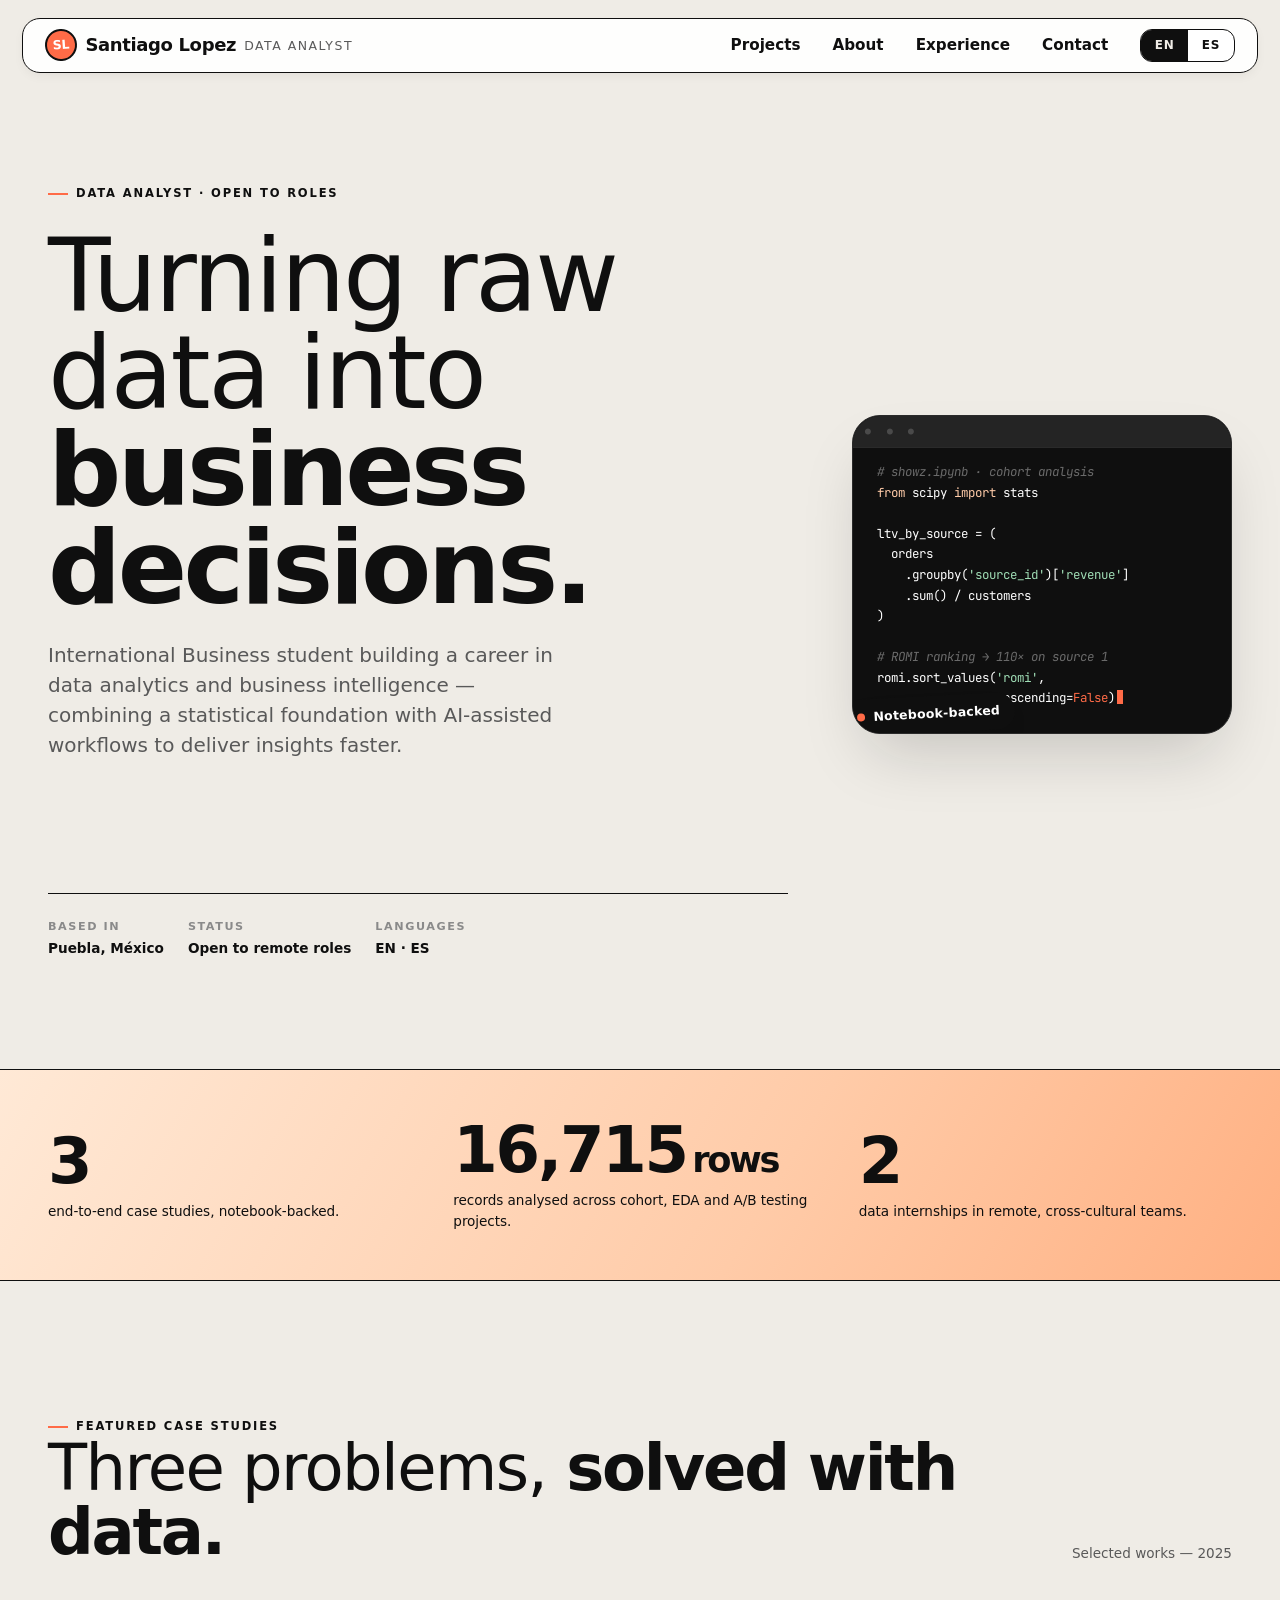
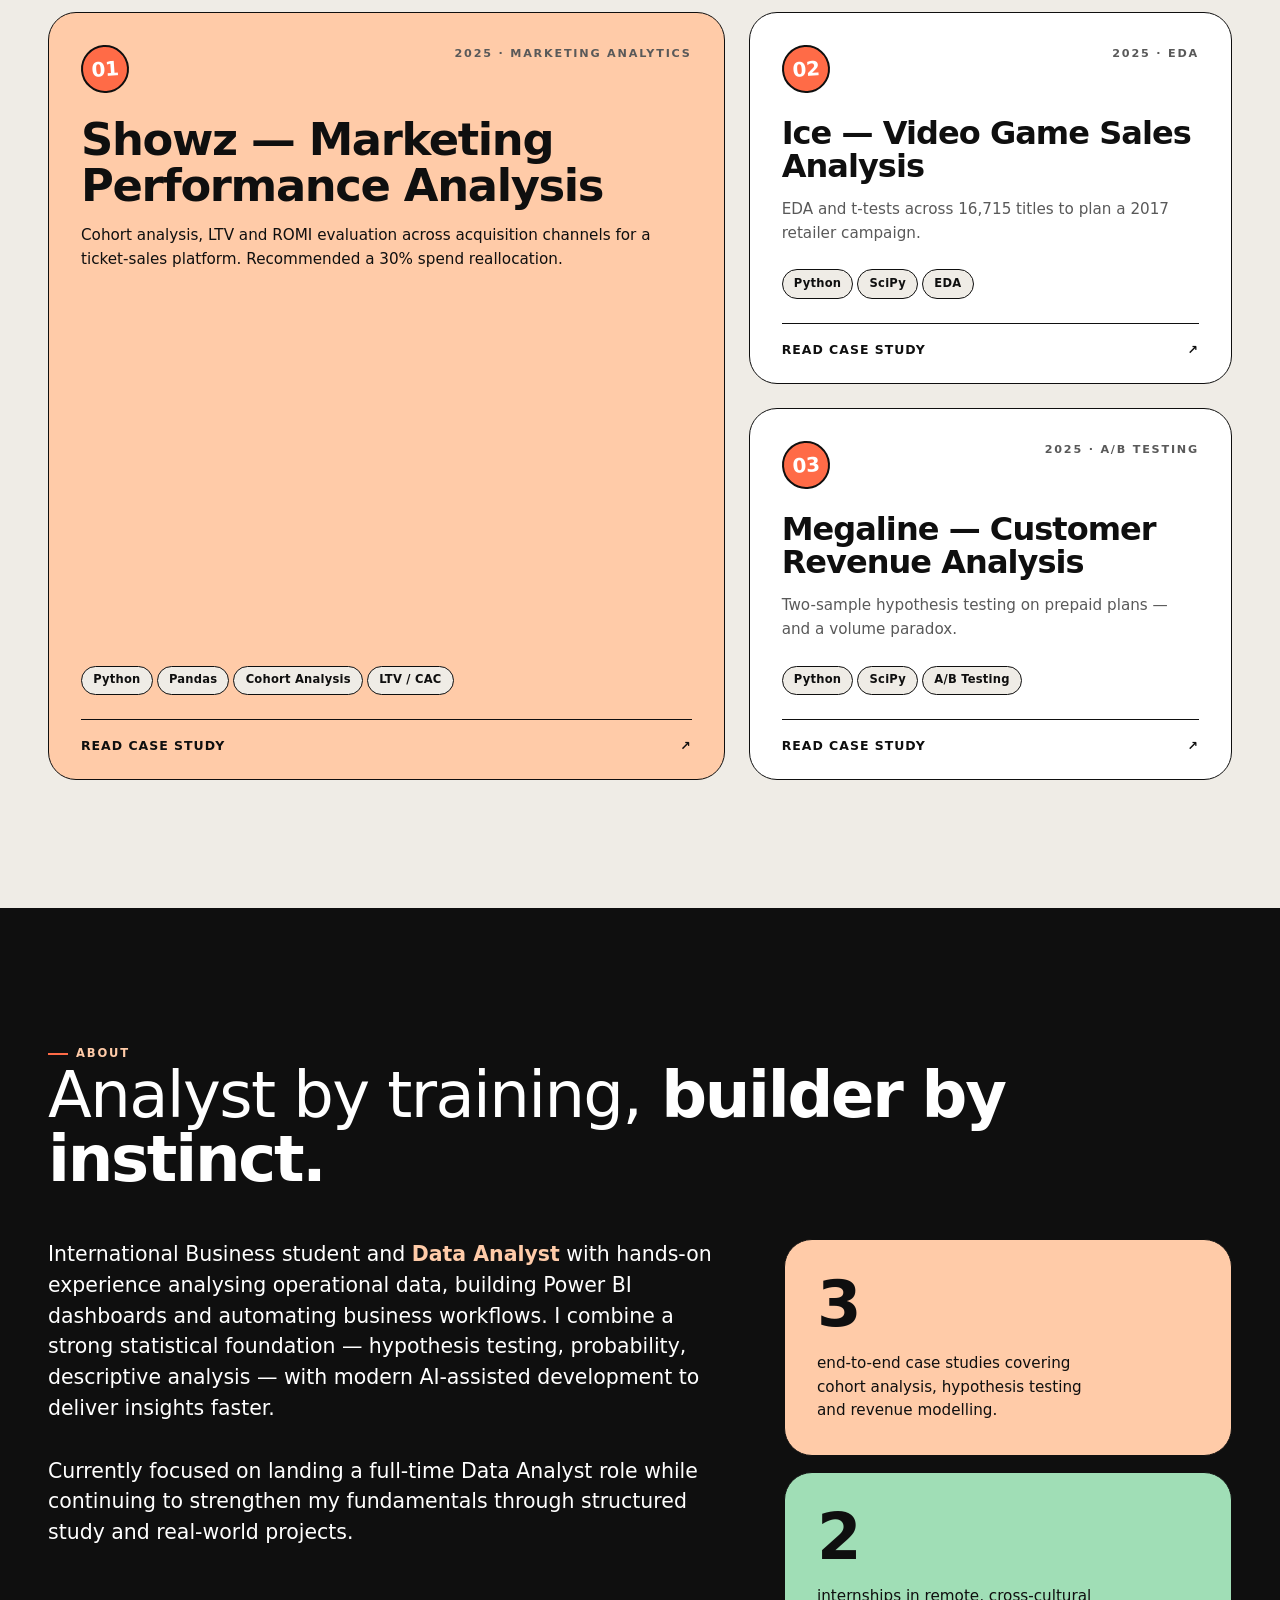
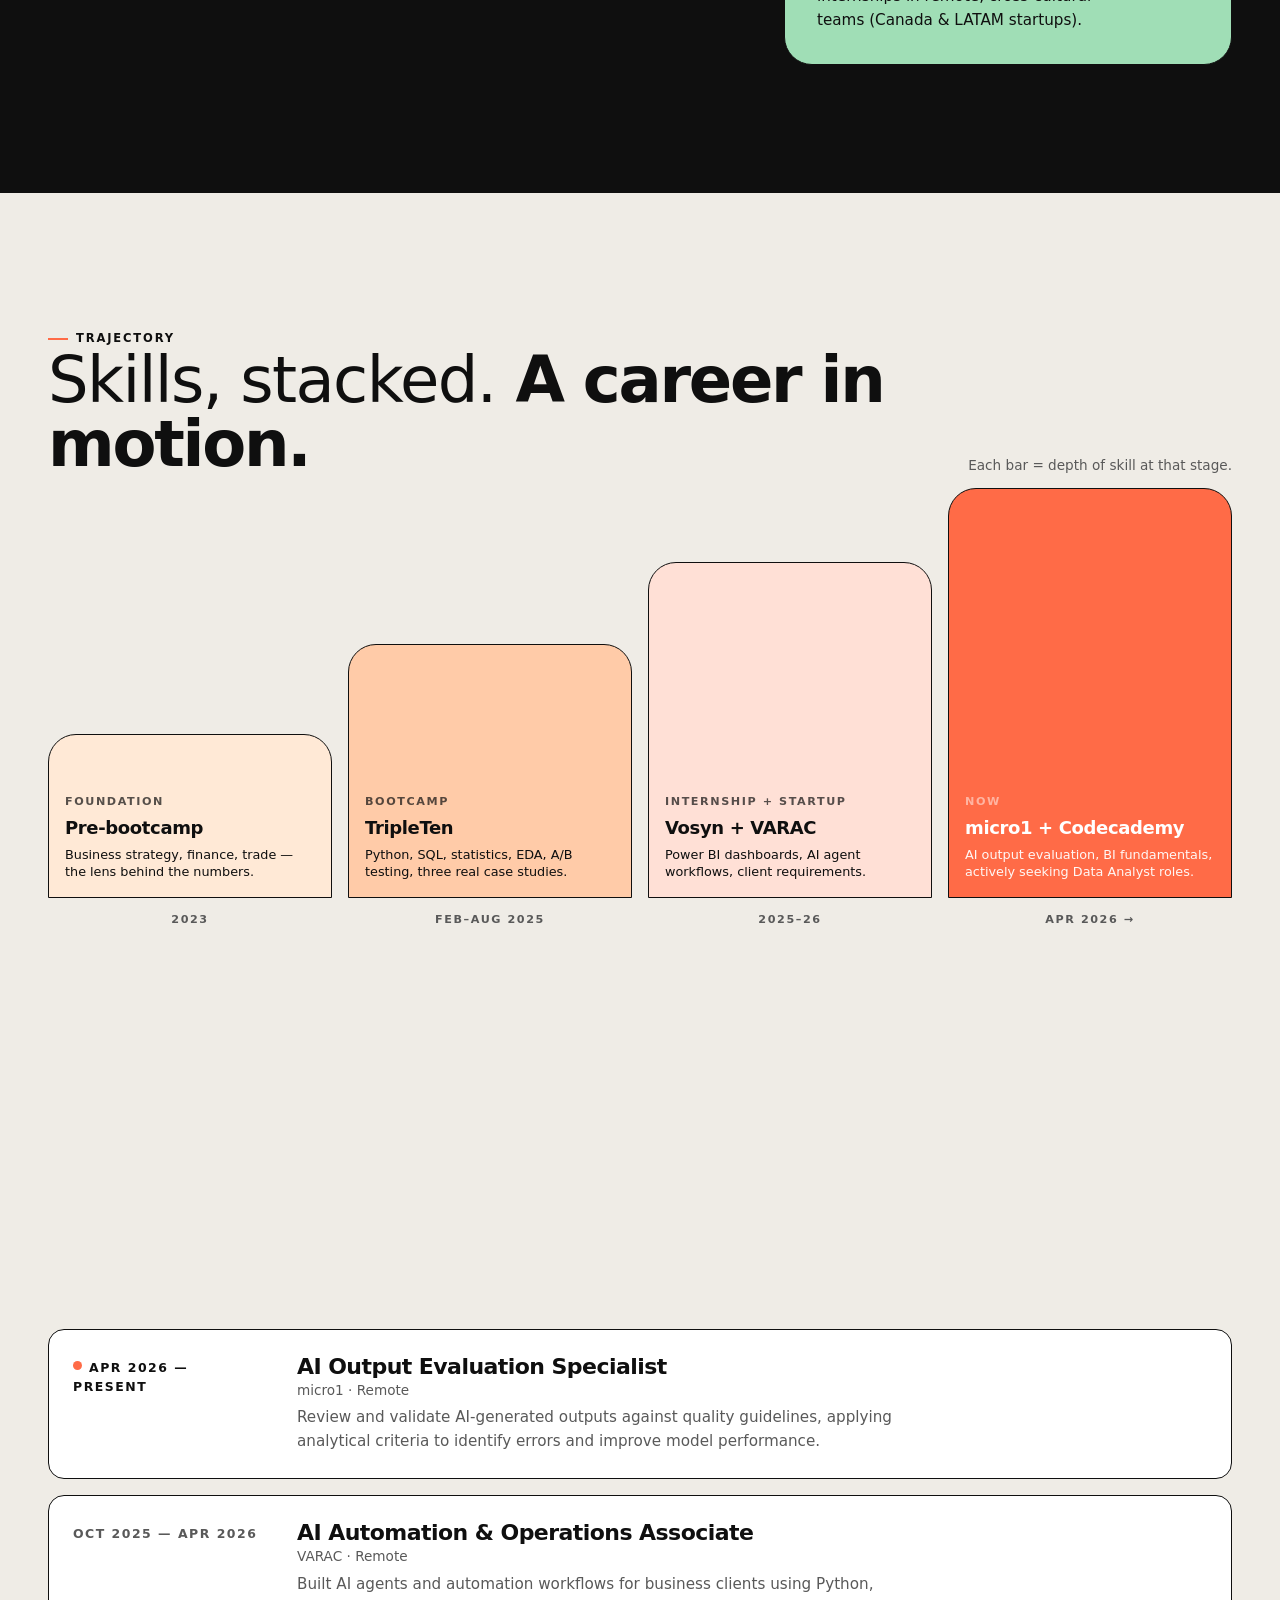
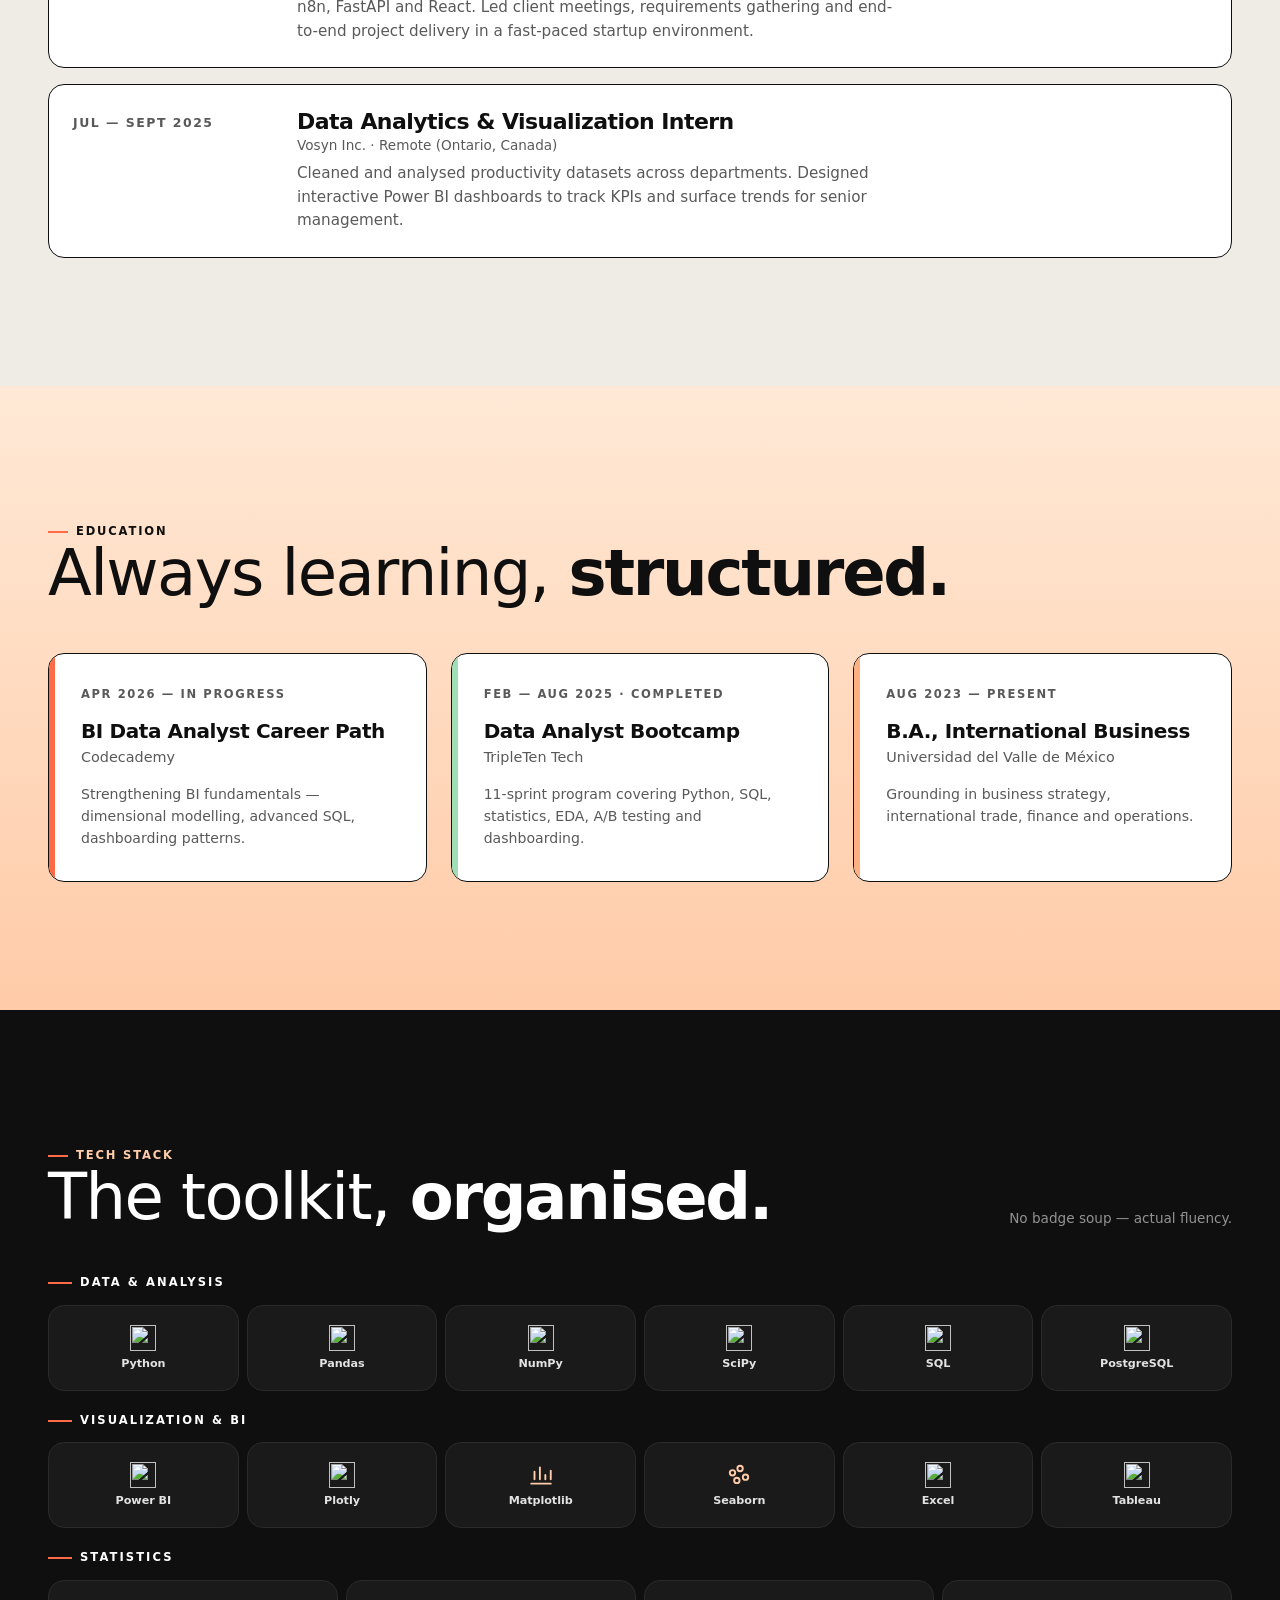
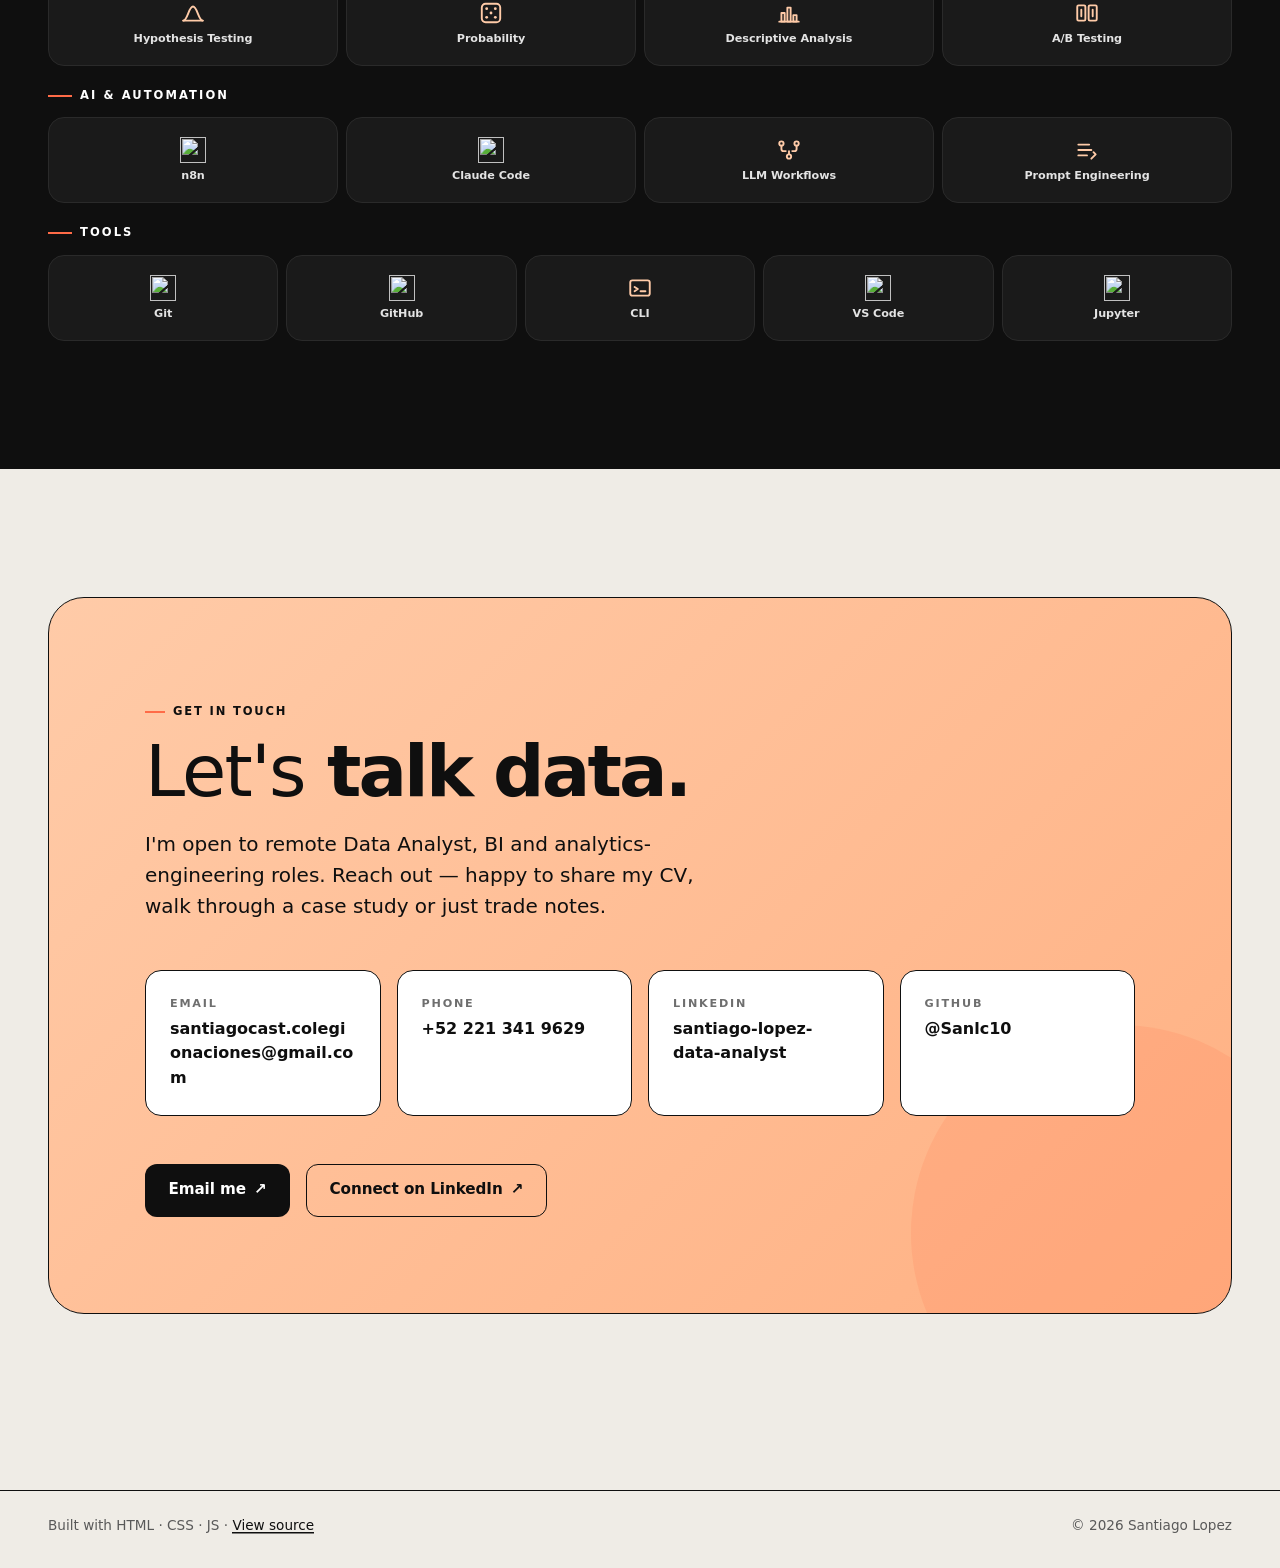
==== commit d248c6a7: "Polish pass: lighter bg, rectangular buttons, floating nav, fixed trajectory + icons Five focused tw" ====
--- a/index.html
+++ b/index.html
@@ -414,7 +414,7 @@
           <div class="stack-cat">
             <h4 class="stack-cat__title" data-i18n="stack.cat2">Visualization &amp; BI</h4>
             <div class="stack-cat__grid">
-              <span class="stack-tile"><img class="stack-tile__icon" src="https://cdn.simpleicons.org/powerbi" alt="" loading="lazy" /><span class="stack-tile__label">Power BI</span></span>
+              <span class="stack-tile"><img class="stack-tile__icon" src="https://api.iconify.design/logos/microsoft-power-bi.svg" alt="" loading="lazy" /><span class="stack-tile__label">Power BI</span></span>
               <span class="stack-tile"><img class="stack-tile__icon" src="https://cdn.simpleicons.org/plotly/E0E0E0" alt="" loading="lazy" /><span class="stack-tile__label">Plotly</span></span>
               <span class="stack-tile">
                 <svg class="stack-tile__icon" data-mono viewBox="0 0 24 24" fill="none" stroke="currentColor" stroke-width="1.75" stroke-linecap="round" stroke-linejoin="round" aria-hidden="true"><path d="M3 20h18"/><path d="M6 16V9"/><path d="M11 16V5"/><path d="M16 16v-4"/><path d="M21 16v-8"/></svg>
@@ -424,8 +424,8 @@
                 <svg class="stack-tile__icon" data-mono viewBox="0 0 24 24" fill="none" stroke="currentColor" stroke-width="1.75" stroke-linecap="round" stroke-linejoin="round" aria-hidden="true"><circle cx="6" cy="10" r="2.5"/><circle cx="13" cy="6" r="2.5"/><circle cx="18" cy="14" r="2.5"/><circle cx="10" cy="17" r="2.5"/></svg>
                 <span class="stack-tile__label">Seaborn</span>
               </span>
-              <span class="stack-tile"><img class="stack-tile__icon" src="https://cdn.simpleicons.org/microsoftexcel" alt="" loading="lazy" /><span class="stack-tile__label">Excel</span></span>
-              <span class="stack-tile"><img class="stack-tile__icon" src="https://cdn.simpleicons.org/tableau/E0E0E0" alt="" loading="lazy" /><span class="stack-tile__label">Tableau</span></span>
+              <span class="stack-tile"><img class="stack-tile__icon" src="https://api.iconify.design/vscode-icons/file-type-excel.svg" alt="" loading="lazy" /><span class="stack-tile__label">Excel</span></span>
+              <span class="stack-tile"><img class="stack-tile__icon" src="https://api.iconify.design/logos/tableau.svg" alt="" loading="lazy" /><span class="stack-tile__label">Tableau</span></span>
             </div>
           </div>
 
--- a/styles.css
+++ b/styles.css
@@ -16,8 +16,8 @@
 
 :root {
   /* Palette */
-  --cream:       #F4ECE3;
-  --cream-deep:  #EDE3D6;
+  --cream:       #EFECE6;                        /* lighter — warm off-white */
+  --cream-deep:  #E7E3DA;                        /* slightly deeper variation */
   --white:       #FFFFFF;
   --ink:         #0F0F0F;
   --dark:        #0F0F0F;
@@ -78,7 +78,9 @@
 
   /* Radii */
   --r-sm: 8px;
+  --r-btn: 12px;                                 /* rectangular button radius */
   --r-md: 16px;
+  --r-nav: 18px;                                 /* floating nav corner */
   --r-lg: 28px;
   --r-xl: 36px;
   --r-pill: 999px;
@@ -285,12 +287,12 @@
   display: inline-flex;
   align-items: center;
   gap: var(--s-2);
-  padding: 0.95rem 1.6rem;
+  padding: 0.85rem 1.4rem;
   font-family: var(--font);
   font-size: 0.95rem;
-  font-weight: 600;
+  font-weight: 700;
   letter-spacing: -0.005em;
-  border-radius: var(--r-pill);
+  border-radius: var(--r-btn);
   border: 1.5px solid transparent;
   cursor: pointer;
   transition: transform var(--dur-fast) var(--ease-out),
@@ -370,25 +372,32 @@
 
 /* ---------- Nav ---------------------------------------------------------- */
 
+/* Floating nav — pulled inside the viewport with lateral margin */
 .nav {
   position: fixed;
-  top: 0;
-  left: 0;
-  right: 0;
+  top: clamp(12px, 1.5vw, 18px);
+  left: clamp(12px, 2vw, 22px);
+  right: clamp(12px, 2vw, 22px);
   z-index: 50;
-  padding-block: var(--s-3);
-  transition: backdrop-filter var(--dur-base) var(--ease-out),
-              background-color var(--dur-base) var(--ease-out),
-              padding-block var(--dur-base) var(--ease-out),
-              border-color var(--dur-base) var(--ease-out);
-  border-bottom: 1px solid transparent;
+  background: rgba(255, 255, 255, 0.92);
+  backdrop-filter: saturate(180%) blur(12px);
+  -webkit-backdrop-filter: saturate(180%) blur(12px);
+  border-radius: var(--r-nav);
+  border: 1.5px solid var(--ink);
+  box-shadow: 0 4px 12px -2px rgba(15, 15, 15, 0.06);
+  transition: box-shadow var(--dur-base) var(--ease-out),
+              background-color var(--dur-base) var(--ease-out);
 }
 .nav.is-scrolled {
-  background: rgba(244, 236, 227, 0.82);
-  backdrop-filter: saturate(180%) blur(14px);
-  -webkit-backdrop-filter: saturate(180%) blur(14px);
-  border-bottom-color: var(--rule);
-  padding-block: var(--s-2);
+  background: rgba(255, 255, 255, 0.96);
+  box-shadow: 0 8px 24px -6px rgba(15, 15, 15, 0.16);
+}
+
+/* Override container inside nav: no max-width, controlled internal padding */
+.nav .container {
+  max-width: none;
+  width: 100%;
+  padding-inline: clamp(0.9rem, 2vw, 1.4rem);
 }
 
 .nav__inner {
@@ -396,6 +405,7 @@
   align-items: center;
   justify-content: space-between;
   gap: var(--s-5);
+  padding-block: 0.6rem;
 }
 
 .nav__brand {
@@ -461,13 +471,13 @@
 .lang-toggle {
   display: inline-flex;
   border: 1.5px solid var(--ink);
-  border-radius: var(--r-pill);
+  border-radius: var(--r-btn);
   overflow: hidden;
   font-family: var(--font);
   font-size: 0.75rem;
   font-weight: 700;
   letter-spacing: 0.06em;
-  background: transparent;
+  background: var(--white);
 }
 .lang-toggle button {
   background: transparent;
@@ -862,33 +872,40 @@
 }
 .tool-chip--abstract .tool-chip__icon { color: var(--ink); }
 
-/* Tech stack big tile */
+/* Tech stack tile — compact */
 .stack-tile {
   display: flex;
   flex-direction: column;
   align-items: center;
   justify-content: center;
-  gap: 0.65rem;
+  gap: 0.45rem;
   padding: var(--s-3) var(--s-2);
   width: 100%;
-  aspect-ratio: 1 / 1;
+  min-height: 86px;
   border-radius: var(--r-md);
   background: var(--dark-card);
   border: 1px solid var(--rule-dark);
   transition: transform var(--dur-base) var(--ease-out),
-              border-color var(--dur-base) var(--ease-out);
+              border-color var(--dur-base) var(--ease-out),
+              background-color var(--dur-base) var(--ease-out);
   text-align: center;
 }
 .stack-tile:hover {
   transform: rotate(-2deg) translateY(-2px);
   border-color: var(--coral);
-}
-.stack-tile__icon { width: 36px; height: 36px; }
+  background: #1F1F1F;
+}
+.stack-tile__icon {
+  width: 26px;
+  height: 26px;
+  object-fit: contain;
+  flex-shrink: 0;
+}
 .stack-tile__icon[data-mono] { color: var(--peach); }
 .stack-tile__label {
-  font-size: 0.75rem;
+  font-size: 0.7rem;
   font-weight: 600;
-  color: rgba(255, 255, 255, 0.85);
+  color: rgba(255, 255, 255, 0.88);
   letter-spacing: -0.005em;
   line-height: 1.15;
 }
@@ -898,7 +915,7 @@
 }
 .stack-cat__title {
   font-family: var(--font);
-  font-size: 0.78rem;
+  font-size: 0.72rem;
   font-weight: 700;
   text-transform: uppercase;
   letter-spacing: 0.18em;
@@ -917,9 +934,12 @@
 }
 .stack-cat__grid {
   display: grid;
-  grid-template-columns: repeat(auto-fit, minmax(110px, 1fr));
+  grid-template-columns: repeat(auto-fit, minmax(96px, 1fr));
   gap: var(--s-2);
 }
+
+/* Tighter spacing between stack categories — less section bloat */
+.stack-grid { gap: var(--s-4) !important; }
 
 /* ---------- Section heading ---------------------------------------------- */
 
@@ -995,17 +1015,19 @@
   display: grid;
   grid-template-columns: repeat(4, 1fr);
   gap: var(--s-3);
-  align-items: end;
-  min-height: 320px;
+  /* Explicit height — REQUIRED for the % heights on .trajectory__col
+     to compute. Default align-items: stretch makes each bar fill its row. */
+  height: clamp(320px, 32vw, 420px);
 }
 .trajectory__bar {
-  display: flex;
-  flex-direction: column;
-  justify-content: flex-end;
-  position: relative;
-  overflow: visible;
+  position: relative;
+  /* fills grid row automatically (default stretch) */
 }
 .trajectory__col {
+  position: absolute;
+  bottom: 36px;                /* leave room for the year label below */
+  left: 0;
+  right: 0;
   border: 1.5px solid var(--ink);
   border-radius: var(--r-lg) var(--r-lg) 0 0;
   padding: var(--s-3);
@@ -1013,24 +1035,25 @@
   display: flex;
   flex-direction: column;
   justify-content: flex-end;
-  height: 100%;
-  position: relative;
-  transition: transform var(--dur-base) var(--ease-out);
+  overflow: hidden;
+  transition: transform var(--dur-base) var(--ease-out),
+              box-shadow var(--dur-base) var(--ease-out);
 }
 .trajectory__bar:hover .trajectory__col {
   transform: translateY(-4px);
+  box-shadow: 0 8px 16px -4px rgba(15, 15, 15, 0.12);
 }
 .trajectory__bar:nth-child(1) .trajectory__col {
   background: var(--peach-50);
-  height: 28%;
+  height: 40%;
 }
 .trajectory__bar:nth-child(2) .trajectory__col {
   background: var(--peach);
-  height: 55%;
+  height: 62%;
 }
 .trajectory__bar:nth-child(3) .trajectory__col {
   background: var(--coral-soft);
-  height: 78%;
+  height: 82%;
 }
 .trajectory__bar:nth-child(4) .trajectory__col {
   background: var(--coral);
@@ -1038,7 +1061,8 @@
   height: 100%;
 }
 .trajectory__bar:nth-child(4) .trajectory__col .trajectory__title { color: var(--white); }
-.trajectory__bar:nth-child(4) .trajectory__col .trajectory__skill { color: rgba(255, 255, 255, 0.9); }
+.trajectory__bar:nth-child(4) .trajectory__col .trajectory__skill { color: rgba(255, 255, 255, 0.95); }
+.trajectory__bar:nth-child(4) .trajectory__col .trajectory__period { color: rgba(255, 255, 255, 0.7); }
 
 .trajectory__period {
   font-size: 0.7rem;
@@ -1062,13 +1086,19 @@
   color: var(--ink);
 }
 .trajectory__year {
-  margin-top: var(--s-2);
+  position: absolute;
+  bottom: 0;
+  left: 0;
+  right: 0;
+  height: 28px;
+  display: flex;
+  align-items: center;
+  justify-content: center;
   font-size: 0.7rem;
   font-weight: 700;
   color: var(--slate);
   text-transform: uppercase;
   letter-spacing: 0.14em;
-  text-align: center;
 }
 
 /* ---------- Timeline (experience / education) -------------------------- */
